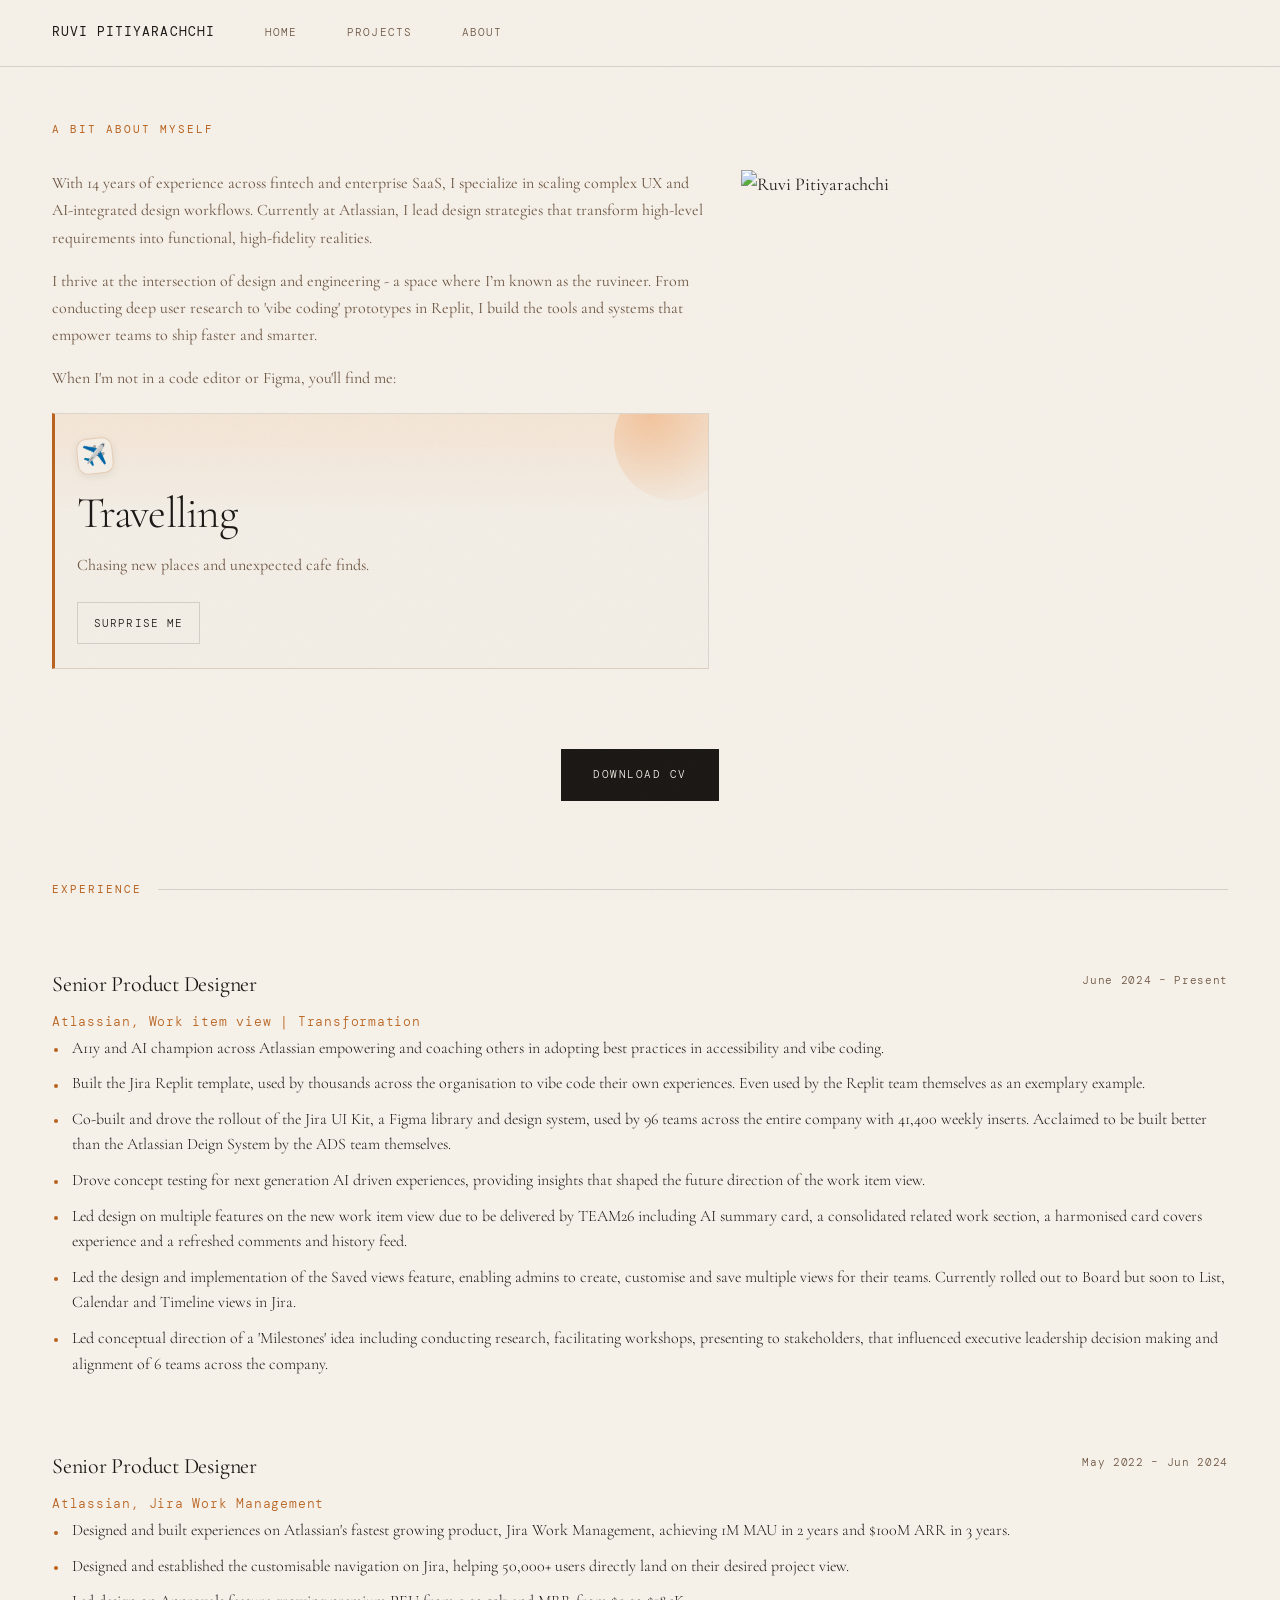
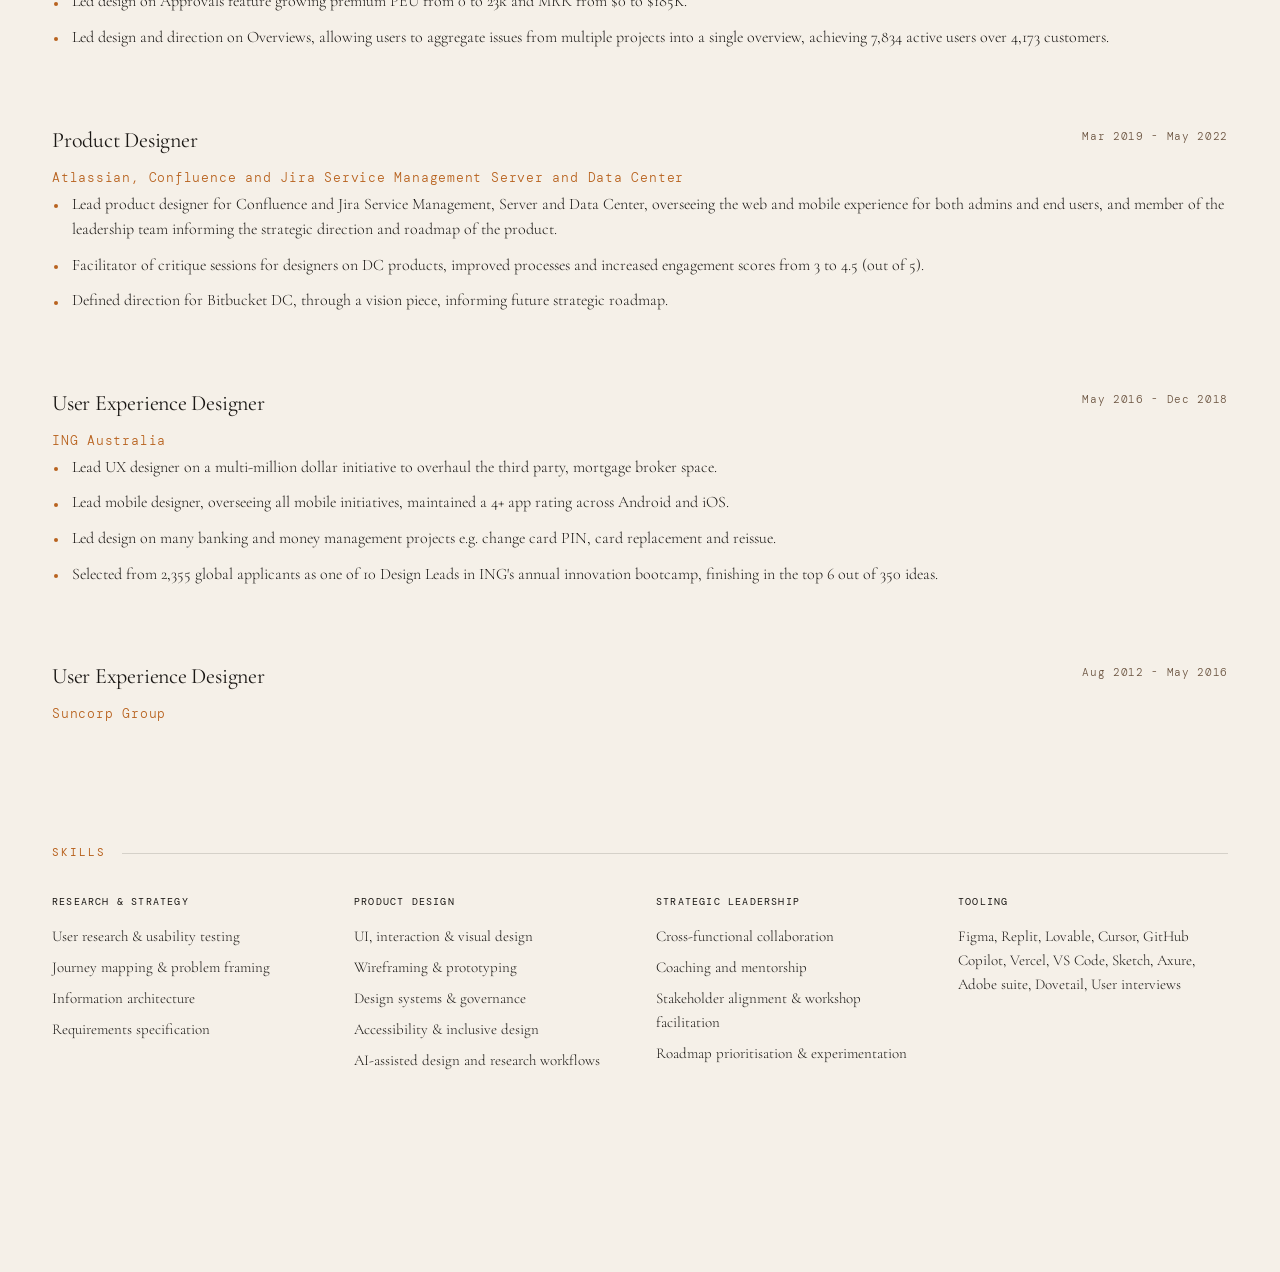
==== about.html @ 0f66051c "Fix nav loading: use relative paths instead of root-relative The fetch-based navigation wasn't loadi" ====
<!DOCTYPE html>
<html lang="en">
<head>
  <meta charset="UTF-8" />
  <meta name="viewport" content="width=device-width, initial-scale=1.0"/>
  <title>Ruvi Pitiyarachchi — Product designer</title>
  <link rel="preconnect" href="https://fonts.googleapis.com">
  <link rel="preconnect" href="https://fonts.gstatic.com" crossorigin>
  <link href="https://fonts.googleapis.com/css2?family=Cormorant+Garamond:ital,wght@0,300;0,400;0,600;1,300;1,400&family=DM+Mono:wght@300;400&display=swap" rel="stylesheet">
  <link rel="stylesheet" href="styles.css">
</head>
<body class="page-about">

  <!-- SKIP LINK -->
  <a href="#main-content" class="skip-link">Skip to main content</a>

  <!-- Navigation loaded via fetch -->
  <div id="nav-mount"></div>
  <script>
    var navPath = window.location.pathname.includes('/projects/') ? '../nav.html' : './nav.html';
    fetch(navPath)
      .then(r => r.text())
      .then(function(html) {
        var mount = document.getElementById('nav-mount');
        mount.outerHTML = html;
      });
  </script>

  <!-- MAIN -->
  <main id="main-content">

    <!-- ABOUT -->
    <section id="about" aria-labelledby="about-heading">
      <h2 class="section-heading" id="about-heading">A bit about myself</h2>
      
      <div class="about-intro">
        <div class="about-copy">
          <p>With 14 years of experience across fintech and enterprise SaaS, I specialize in scaling complex UX and AI-integrated design workflows. Currently at Atlassian, I lead design strategies that transform high-level requirements into functional, high-fidelity realities.</p>
          <p>I thrive at the intersection of design and engineering - a space where I’m known as the ruvineer. From conducting deep user research to 'vibe coding' prototypes in Replit, I build the tools and systems that empower teams to ship faster and smarter.</p>
          <p>When I'm not in a code editor or Figma, you'll find me:</p>
          <div class="about-fun-wrap">
            <div class="fun-card" id="funCard" aria-live="polite">
              <div class="fun-card-top">
                <span class="fun-emoji" id="funEmoji" aria-hidden="true">✈️</span>
              </div>
              <p class="fun-card-activity" id="funActivity">Travelling</p>
              <p class="fun-card-note" id="funNote">Chasing new places and unexpected cafe finds.</p>
              <button type="button" class="fun-card-btn" id="funShuffleBtn">Surprise me</button>
            </div>
          </div>
        </div>
        <div class="about-photo">
          <figure>
            <img src="assets/ruvi-photo.png" alt="Ruvi Pitiyarachchi">
          </figure>
        </div>
      </div>

      <div class="u-text-center">
        <a href="assets/Ruvi-Pitiyarachchi-CV.pdf" download="Ruvi-Pitiyarachchi-CV.pdf" class="cta-btn">Download CV</a>
      </div>
    </section>

    <!-- EXPERIENCE -->
    <section id="experience" aria-labelledby="exp-heading">
      <h2 class="section-heading" id="exp-heading">Experience</h2>

      <article class="job" aria-label="Senior Product Designer on Work item view | Transformation">
        <div class="job-header">
          <h3 class="job-title">Senior Product Designer</h3>
          <time class="job-dates" datetime="06-2024-Present">June 2024 – Present</time>
        </div>
        <p class="job-company">Atlassian, Work item view | Transformation</p>
        <!-- <p class="job-location">Work item view | Transformation</p> -->
        <ul class="job-bullets">
          <li>A11y and AI champion across Atlassian empowering and coaching others in adopting best practices in accessibility and vibe coding.</li>
          <li>Built the Jira Replit template, used by thousands across the organisation to vibe code their own experiences. Even used by the Replit team themselves as an exemplary example.</li>
          <li>Co-built and drove the rollout of the Jira UI Kit, a Figma library and design system, used by 96 teams across the entire company with 41,400 weekly inserts. Acclaimed to be built better than the Atlassian Deign System by the ADS team themselves.</li>
          <li>Drove concept testing for next generation AI driven experiences, providing insights that shaped the future direction of the work item view.</li>
          <li>Led design on multiple features on the new work item view due to be delivered by TEAM26 including AI summary card, a consolidated related work section, a harmonised card covers experience and a refreshed comments and history feed.</li>
          <li>Led the design and implementation of the Saved views feature, enabling admins to create, customise and save multiple views for their teams. Currently rolled out to Board but soon to List, Calendar and Timeline views in Jira.</li>
          <li>Led conceptual direction of a 'Milestones' idea including conducting research, facilitating workshops, presenting to stakeholders, that influenced executive leadership decision making and alignment of 6 teams across the company.</li>
        </ul>
      </article>

      <article class="job" aria-label="Senior Product Designer on Jira Work Management">
        <div class="job-header">
          <h3 class="job-title">Senior Product Designer</h3>
          <time class="job-dates" datetime="05-2022/06-2024">May 2022 – Jun 2024</time>
        </div>
        <p class="job-company">Atlassian, Jira Work Management</p>
        <!-- <p class="job-location">Jira Work Management</p> -->
        <ul class="job-bullets">
          <li>Designed and built experiences on Atlassian's fastest growing product, Jira Work Management, achieving 1M MAU in 2 years and $100M ARR in 3 years.</li>
          <li>Designed and established the customisable navigation on Jira, helping 50,000+ users directly land on their desired project view.</li>
          <li>Led design on Approvals feature growing premium PEU from 0 to 23k and MRR from $0 to $185K.</li>
          <li>Led design and direction on Overviews, allowing users to aggregate issues from multiple projects into a single overview, achieving 7,834 active users over 4,173 customers.</li>
        </ul>
      </article>

      <article class="job" aria-label="Product Designer on Data Center">
        <div class="job-header">
          <h3 class="job-title">Product Designer</h3>
          <time class="job-dates" datetime="2019-03/2022-05">Mar 2019 - May 2022</time>
        </div>
        <p class="job-company">Atlassian, Confluence and Jira Service Management Server and Data Center</p>
        <!-- <p class="job-location">Confluence and Jira Service Management Server/Data Center</p> -->
        <ul class="job-bullets">
          <li>Lead product designer for Confluence and Jira Service Management, Server and Data Center, overseeing the web and mobile experience for both admins and end users, and member of the leadership team informing the strategic direction and roadmap of the product.</li>
          <li>Facilitator of critique sessions for designers on DC products, improved processes and increased engagement scores from 3 to 4.5 (out of 5).</li>
          <li>Defined direction for Bitbucket DC, through a vision piece, informing future strategic roadmap.</li>
        </ul>
        <!-- <p class="job-clients">Clients: Lunethra, Forgekind and more.</p> -->
      </article>

      <article class="job" aria-label="User Experience Designer at ING Australia">
        <div class="job-header">
          <h3 class="job-title">User Experience Designer</h3>
          <time class="job-dates" datetime="2016-05/2018-12">May 2016 - Dec 2018</time>
        </div>
        <p class="job-company">ING Australia</p>
        <ul class="job-bullets">
          <li>Lead UX designer on a multi-million dollar initiative to overhaul the third party, mortgage broker space.</li>
          <li>Lead mobile designer, overseeing all mobile initiatives, maintained a 4+ app rating across Android and iOS.</li>
          <li>Led design on many banking and money management projects e.g. change card PIN, card replacement and reissue.</li>
          <li>Selected from 2,355 global applicants as one of 10 Design Leads in ING's annual innovation bootcamp, finishing in the top 6 out of 350 ideas.</li>
        </ul>
      </article>

      <article class="job" aria-label="User Experience Designer at Suncorp Group">
        <div class="job-header">
          <h3 class="job-title">User Experience Designer</h3>
          <time class="job-dates" datetime="2012-08/2016-05">Aug 2012 - May 2016</time>
        </div>
        <p class="job-company">Suncorp Group</p>
        <!-- <ul class="job-bullets">
          <li>Redesigned AAMI quote summary page in insurance quote flow. Process involved analysing results from A/B testing and analytics and creating prototypes in Axure to conduct usability testing.</li>
          <li>Designed new responsive application offering small to medium sized businesses to purchase a business insurance policy online. Initial designs were created in Balsamiq then translated into interactive HTML/CSS/Javascript prototypes using an online style guide.</li>
          <li>Designed a new responsive web application offering customers in the underwritten states of NSW, ACT, NT, TAS and WA to purchase a Workers Compensation policy online. Ran collaborative design workshops to tackle design challenges, wireframes were created in Balsamiq with interactive (HTML/CSS/Js) prototypes produced for complex components utilising an online style guide.</li>
          <li>Led design and UI development of a strategic intelligent system to attract, aggregate, organise and process information and reference material around strategic risks and identify areas of strategic innovation. Nominated for a compass award for demonstrating Project excellence (Agile) and Leadership excellence.</li>
          <li>Designed a search tool that enabled underwriters and consultants to source occupation codes (ANZSIC) based on certain criteria, improving the customer experience from a previous manual and tedious process. Conducted user research through contextual inquiry, customer interviews and online surveys. These were collated and distilled into personas that helped drive design.</li>
        </ul> -->
      </article>
    </section>

    <!-- SKILLS -->
    <section id="skills" aria-labelledby="skills-heading">
      <h2 class="section-heading" id="skills-heading">Skills</h2>
      <div class="skills-grid">
        <div>
          <p class="skill-group-label" id="skills-research">Research &amp; strategy</p>
          <ul class="skill-list" aria-labelledby="skills-research">
            <li>User research &amp; usability testing</li>
            <li>Journey mapping &amp; problem framing</li>
            <li>Information architecture</li>
            <li>Requirements specification</li>
          </ul>
        </div>
        <div>
          <p class="skill-group-label" id="skills-product-design">Product design</p>
          <ul class="skill-list" aria-labelledby="skills-product-design">
            <li>UI, interaction &amp; visual design</li>
            <li>Wireframing &amp; prototyping</li>
            <li>Design systems &amp; governance</li>
            <li>Accessibility &amp; inclusive design</li>
            <li>AI-assisted design and research workflows</li>
          </ul>
        </div>
        <div>
          <p class="skill-group-label" id="skills-leadership">Strategic leadership</p>
          <ul class="skill-list" aria-labelledby="skills-leadership">
            <li>Cross-functional collaboration</li>
            <li>Coaching and mentorship</li>
            <li>Stakeholder alignment &amp; workshop facilitation</li>
            <li>Roadmap prioritisation &amp; experimentation</li>
          </ul>
        </div>
        <div>
          <p class="skill-group-label" id="skills-tooling">Tooling</p>
          <ul class="skill-list" aria-labelledby="skills-tooling">
            <li>Figma, Replit, Lovable, Cursor, GitHub Copilot, Vercel, VS Code, Sketch, Axure, Adobe suite, Dovetail, User interviews</li>
          </ul>
        </div>
      </div>
    </section>

  </main>
  <script>
    // Set active page indicator
    const path = window.location.pathname.split('/').pop() || 'index.html';
    document.querySelectorAll('.sidebar-nav a, .mobile-nav a').forEach(a => {
      a.removeAttribute('aria-current');
      const target = a.getAttribute('href');
      if (target === path || (target === 'index.html' && path === '')) {
        a.setAttribute('aria-current', 'page');
      }
    });

    // Mobile menu toggle
    const menuBtn = document.getElementById('mobileMenuBtn');
    const mobileNav = document.getElementById('mobileNav');
    
    if (menuBtn && mobileNav) {
      const closeMobileMenu = () => {
        menuBtn.setAttribute('aria-expanded', 'false');
        mobileNav.setAttribute('hidden', '');
        mobileNav.classList.remove('open');
        document.body.classList.remove('no-scroll');
      };

      menuBtn.addEventListener('click', () => {
        const isOpen = menuBtn.getAttribute('aria-expanded') === 'true';
        menuBtn.setAttribute('aria-expanded', isOpen ? 'false' : 'true');

        if (!isOpen) {
          mobileNav.removeAttribute('hidden');
          mobileNav.classList.add('open');
          document.body.classList.add('no-scroll');
        } else {
          closeMobileMenu();
        }
      });

      // Close menu when a link is clicked
      mobileNav.querySelectorAll('a').forEach(link => {
        link.addEventListener('click', closeMobileMenu);
      });

      document.addEventListener('keydown', e => {
        if (e.key === 'Escape' && mobileNav.classList.contains('open')) {
          closeMobileMenu();
          menuBtn.focus();
        }
      });
    }


    const funItems = [
      { activity: 'Travelling', note: 'Chasing new places and unexpected cafe finds.', emoji: '✈️' },
      { activity: 'Taking photos', note: 'Collecting tiny everyday moments worth remembering.', emoji: '📷' },
      { activity: 'Pop culture', note: 'Always up for hot takes, references, and deep dives.', emoji: '🍿' },
      { activity: 'Music', note: 'From focus playlists to late-night nostalgia loops.', emoji: '🎵' },
      { activity: 'See-food diet', note: 'If I see good food, I absolutely eat it.', emoji: '🍜' }
    ];

    const funCard = document.getElementById('funCard');
    const funEmoji = document.getElementById('funEmoji');
    const funActivity = document.getElementById('funActivity');
    const funNote = document.getElementById('funNote');
    const funShuffleBtn = document.getElementById('funShuffleBtn');
    let currentFunIndex = 0;

    if (funCard && funEmoji && funActivity && funNote && funShuffleBtn) {
      funShuffleBtn.addEventListener('click', () => {
        let nextIndex = currentFunIndex;
        while (nextIndex === currentFunIndex) {
          nextIndex = Math.floor(Math.random() * funItems.length);
        }

        funCard.classList.add('is-switching');

        setTimeout(() => {
          const nextItem = funItems[nextIndex];
          funEmoji.textContent = nextItem.emoji;
          funActivity.textContent = nextItem.activity;
          funNote.textContent = nextItem.note;
          currentFunIndex = nextIndex;
          funCard.classList.remove('is-switching');
        }, 180);
      });
    }
  </script>
</body>
</html>
---- styles.css ----
/* ── RESET ── */
    *, *::before, *::after { box-sizing: border-box; margin: 0; padding: 0; }
    img, video, svg { display: block; max-width: 100%; }

    /* ── TOKENS ── */
    :root {
      --cream: #F5F0E8;
      --ink: #1A1714;
      /* Accessible warm-mid: darkened to pass AA on --cream at 12px+ */
      --warm-mid: #6B5440;
      --accent: #B8621E;          /* darkened from #C4773B for AA contrast */
      --accent-hover: #9A5018;
      --light-rule: rgba(26,23,20,0.14);
      --focus-ring: 2px solid #B8621E;
      --focus-offset: 3px;
    }

    /* ── SKIP LINK ── */
    .skip-link {
      position: absolute;
      top: -999px; left: 16px;
      background: var(--ink);
      color: var(--cream);
      font-family: 'DM Mono', monospace;
      font-size: 12px;
      letter-spacing: 0.1em;
      text-transform: uppercase;
      text-decoration: none;
      padding: 12px 20px;
      z-index: 9000;
      border: 2px solid var(--cream);
    }
    .skip-link:focus { top: 16px; }

    .visually-hidden {
      position: absolute;
      width: 1px;
      height: 1px;
      padding: 0;
      margin: -1px;
      overflow: hidden;
      clip: rect(0, 0, 0, 0);
      white-space: nowrap;
      border: 0;
    }

    /* ── BASE ── */
    html { scroll-behavior: smooth; }
    section, .hero { scroll-margin-top: 56px; }

    body {
      background: var(--cream);
      color: var(--ink);
      font-family: 'Cormorant Garamond', Georgia, serif;
      font-size: 18px;
      line-height: 1.6;
      min-height: 100vh;
      -webkit-font-smoothing: antialiased;
    }

    body.no-scroll { overflow: hidden; }

    /* Reduced-motion: disable all animations */
    @media (prefers-reduced-motion: reduce) {
      *, *::before, *::after {
        animation-duration: 0.01ms !important;
        animation-iteration-count: 1 !important;
        transition-duration: 0.01ms !important;
        scroll-behavior: auto !important;
      }
    }

    /* Noise texture — decorative only */
    body::before {
      content: '';
      position: fixed;
      inset: 0;
      opacity: 0.03;
      background-image: url("data:image/svg+xml,%3Csvg viewBox='0 0 256 256' xmlns='http://www.w3.org/2000/svg'%3E%3Cfilter id='n'%3E%3CfeTurbulence type='fractalNoise' baseFrequency='0.9' numOctaves='4' stitchTiles='stitch'/%3E%3C/filter%3E%3Crect width='100%25' height='100%25' filter='url(%23n)'/%3E%3C/svg%3E");
      background-size: 200px 200px;
      pointer-events: none;
      z-index: 9999;
    }

    /* ── GLOBAL FOCUS STYLE ── */
    :focus-visible {
      outline: var(--focus-ring);
      outline-offset: var(--focus-offset);
      border-radius: 1px;
    }

    /* ── SIDEBAR (TOP NAV) ── */
    .sidebar {
      position: sticky;
      top: 0;
      width: 100%;
      display: flex;
      flex-direction: row;
      justify-content: space-between;
      align-items: center;
      padding: 16px 52px;
      border-bottom: 1px solid var(--light-rule);
      z-index: 200;
      background: var(--cream);
      opacity: 0;
      animation: fadeUp 0.8s 0.1s forwards;
    }

    .sidebar > div:first-child {
      display: flex;
      align-items: center;
      gap: 40px;
    }

    .sidebar-name {
      font-size: 13px;
      font-family: 'DM Mono', monospace;
      font-weight: 400;
      letter-spacing: 0.08em;
      text-transform: uppercase;
      color: var(--ink);
    }

    .sidebar-title {
      display: none;
    }

    .sidebar-nav { list-style: none; display: flex; flex-direction: row; gap: 40px; }

    .sidebar-nav a {
      font-family: 'DM Mono', monospace;
      font-size: 11px;
      font-weight: 300;
      letter-spacing: 0.1em;
      text-transform: uppercase;
      color: var(--warm-mid);
      text-decoration: none;
      transition: color 0.2s;
      display: flex;
      align-items: center;
      gap: 10px;
      padding: 8px 0;
    }

    .sidebar-nav a::before {
      content: '';
      display: inline-block;
      width: 0;
      height: 2px;
      background: currentColor;
      transition: width 0.25s;
      flex-shrink: 0;
    }

    .sidebar-nav a:hover,
    .sidebar-nav a:focus-visible { color: var(--accent); }
    .sidebar-nav a:hover::before { width: 20px; }

    .sidebar-nav a[aria-current],
    .sidebar-nav a[aria-current="true"],
    .sidebar-nav a[aria-current="page"] {
      color: var(--ink);
      font-weight: 400;
    }

    .sidebar-nav a[aria-current]::before,
    .sidebar-nav a[aria-current="true"]::before,
    .sidebar-nav a[aria-current="page"]::before { width: 20px; }

    .sidebar-contact { display: none; }

    .contact-link {
      font-family: 'DM Mono', monospace;
      font-size: 11px;
      font-weight: 300;
      letter-spacing: 0.06em;
      color: var(--warm-mid);
      text-decoration: none;
      transition: color 0.2s;
      display: flex;
      align-items: center;
      gap: 8px;
      padding: 4px 0;
      min-height: 36px;
    }

    .contact-link:hover,
    .contact-link:focus-visible { color: var(--accent); }

    /* ── MOBILE HEADER ── */
    .mobile-header {
      display: none;
      position: sticky;
      top: 0;
      z-index: 200;
      background: var(--cream);
      border-bottom: 1px solid var(--light-rule);
      padding: 16px 24px;
      min-height: 76px;
      align-items: center;
      justify-content: space-between;
    }

    .mobile-name {
      display: block;
      font-family: 'DM Mono', monospace;
      font-size: 12px;
      font-weight: 400;
      line-height: 1;
      letter-spacing: 0.08em;
      text-transform: uppercase;
      color: var(--ink);
    }

    .mobile-menu-btn {
      background: none;
      border: 1px solid var(--light-rule);
      cursor: pointer;
      padding: 0;
      width: 44px;
      height: 44px;
      display: flex;
      flex-direction: column;
      gap: 5px;
      min-width: 44px;
      min-height: 44px;
      align-items: center;
      justify-content: center;
      transition: border-color 0.2s;
    }

    .mobile-menu-btn:hover,
    .mobile-menu-btn:focus-visible { border-color: var(--ink); }

    .mobile-menu-btn span {
      display: block;
      width: 20px;
      height: 1px;
      background: var(--ink);
      transition: transform 0.2s, opacity 0.2s;
    }

    .mobile-menu-btn[aria-expanded="true"] span:nth-child(1) { transform: translateY(6px) rotate(45deg); }
    .mobile-menu-btn[aria-expanded="true"] span:nth-child(2) { opacity: 0; }
    .mobile-menu-btn[aria-expanded="true"] span:nth-child(3) { transform: translateY(-6px) rotate(-45deg); }

    /* Mobile nav drawer */
    .mobile-nav {
      display: none;
      position: fixed;
      top: 0; left: 0; right: 0; bottom: 0;
      background: var(--cream);
      z-index: 190;
      flex-direction: column;
      justify-content: flex-start;
      align-items: flex-start;
      padding: 110px 36px 48px;
      gap: 0;
    }

    .mobile-nav.open { display: flex; }

    .mobile-nav a {
      font-family: 'DM Mono', monospace;
      font-size: 13px;
      font-weight: 300;
      letter-spacing: 0.1em;
      text-transform: uppercase;
      color: var(--warm-mid);
      text-decoration: none;
      padding: 14px 0;
      width: 100%;
      border-bottom: 1px solid var(--light-rule);
      transition: color 0.2s;
      display: flex;
      align-items: center;
      justify-content: space-between;
      min-height: 52px;
    }

    .mobile-nav a:hover,
    .mobile-nav a:focus-visible { color: var(--ink); }

    .mobile-nav-contact {
      margin-top: 36px;
      display: flex;
      flex-direction: column;
      gap: 12px;
    }

    .mobile-nav-contact a {
      font-family: 'DM Mono', monospace;
      font-size: 11px;
      font-weight: 300;
      letter-spacing: 0.08em;
      color: var(--warm-mid);
      text-decoration: none;
      display: flex;
      align-items: center;
      gap: 8px;
      min-height: 44px;
      border: none;
      padding: 4px 0;
    }

    .mobile-nav-contact a:hover { color: var(--accent); }

    /* ── MAIN ── */
    main {
      padding: 0 52px 120px 52px;
      width: 100%;
    }

    body.page-projects main,
    body.page-about main {
      padding-top: 54px;
    }

    /* ── HERO ── */
    .hero {
      padding: 200px 0 200px;
      /* border-bottom: 1px solid var(--light-rule);
      margin-bottom: 80px; */
      opacity: 0;
      animation: fadeUp 0.8s 0.3s forwards;
    }

    .hero-label {
      font-family: 'DM Mono', monospace;
      font-size: 11px;
      font-weight: 300;
      letter-spacing: 0.18em;
      text-transform: uppercase;
      color: var(--accent);
      margin-bottom: 80px;
    }

    .hero-name {
      font-size: clamp(48px, 6vw, 80px);
      font-weight: 300;
      line-height: 1.0;
      letter-spacing: -0.02em;
      color: var(--ink);
      margin-bottom: 16px;
    }

    .hero-name em { font-style: normal; color: var(--accent); font-weight: 400; }

    .hero-role {
      font-family: 'DM Mono', monospace;
      font-size: 12px;
      font-weight: 300;
      letter-spacing: 0.14em;
      text-transform: uppercase;
      color: var(--warm-mid);
      margin-bottom: 40px;
    }

    .hero-top {
      display: flex;
      align-items: center;
      justify-content: flex-start;
      gap: 40px;
      max-width: 1100px;
    }

    .hero-head {
      flex: 1;
      min-width: 0;
      text-align: left;
    }

    .hero-photo {
      width: 220px;
      flex: 0 0 220px;
      aspect-ratio: 1 / 1;
      object-fit: cover;
      border: 1px solid var(--light-rule);
    }

    .hero-bio {
      font-size: 22px;
      font-weight: 300;
      line-height: 1.65;
      color: var(--ink);
      max-width: 860px;
      margin-top: 20px;
    }

    /* ── SECTIONS ── */
    section {
      margin-bottom: 80px;
      opacity: 0;
      animation: fadeUp 0.8s forwards;
    }

    section:nth-child(2) { animation-delay: 0.4s; }
    section:nth-child(3) { animation-delay: 0.5s; }
    section:nth-child(4) { animation-delay: 0.6s; }
    section:nth-child(5) { animation-delay: 0.7s; }
    section:nth-child(6) { animation-delay: 0.75s; }
    section:nth-child(7) { animation-delay: 0.8s; }
    section:nth-child(8) { animation-delay: 0.85s; }

    /* Section heading — visually styled as label, semantically h2 */
    .section-heading {
      font-family: 'DM Mono', monospace;
      font-size: 11px;
      font-weight: 400;
      letter-spacing: 0.18em;
      text-transform: uppercase;
      color: var(--accent);
      margin-bottom: 32px;
      display: flex;
      align-items: center;
      gap: 16px;
    }

    .section-heading::after {
      display: none;
    }

    #work-heading.section-heading::after,
    #recommendations-heading.section-heading::after,
    #exp-heading.section-heading::after,
    #skills-heading.section-heading::after {
      content: '';
      flex: 1;
      height: 1px;
      background: var(--light-rule);
      display: block;
    }

    /* ── ABOUT ── */
    .about-intro {
      display: flex;
      align-items: stretch;
      gap: 32px;
      margin-bottom: 80px;
    }

    .about-copy {
      flex: 1.35;
      min-width: 0;
    }

    .about-copy > p {
      font-size: 16px;
      line-height: 1.7;
      color: var(--warm-mid);
      margin-bottom: 16px;
    }

    .about-copy > p:last-of-type {
      margin-bottom: 0;
    }

    .about-fun-wrap {
      margin-top: 20px;
      width: 100%;
    }

    .about-photo {
      flex: 1;
      min-width: 260px;
      border-radius: 0;
      overflow: hidden;
    }

    .about-photo figure {
      margin: 0;
      display: flex;
      flex-direction: column;
      width: 100%;
      height: 100%;
    }

    .about-photo img {
      width: 100%;
      height: 100%;
      object-fit: cover;
      flex: 1;
    }

    .about-photo figcaption {
      font-family: 'DM Mono', monospace;
      font-size: 12px;
      font-weight: 300;
      letter-spacing: 0.06em;
      color: var(--warm-mid);
      text-align: center;
      padding: 12px 16px;
      background: rgba(26,23,20,0.02);
    }

    /* ── WORK GRID ── */
    .work-grid {
      display: grid;
      grid-template-columns: 1fr 1fr;
      gap: 3px;
    }

    .work-card {
      position: relative;
      aspect-ratio: 4/3;
      cursor: pointer;
      overflow: hidden;
      background: var(--ink);
      display: block;
      text-decoration: none;
      color: inherit;
      /* Ensure min touch target height on small screens */
    }

    .work-card:nth-child(1) .card-bg { background: linear-gradient(135deg, #2a1f14 0%, #5c3d1e 50%, #8b5e2d 100%); }
    .work-card:nth-child(2) .card-bg { background: linear-gradient(135deg, #0f1a1f 0%, #1c3d4a 50%, #2d6678 100%); }
    .work-card:nth-child(3) .card-bg { background: linear-gradient(135deg, #1a1420 0%, #3d2447 50%, #6b3d7a 100%); }
    .work-card:nth-child(4) .card-bg { background: linear-gradient(135deg, #141a10 0%, #2d4020 50%, #4a6b30 100%); }

    .card-bg {
      position: absolute;
      inset: 0;
      transition: transform 0.6s cubic-bezier(0.16,1,0.3,1);
    }

    .work-card:hover .card-bg,
    .work-card:focus-visible .card-bg { transform: scale(1.04); }

    .work-card:focus-visible {
      outline: 3px solid var(--accent);
      outline-offset: 0;
      z-index: 1;
    }

    .card-bg::after {
      content: '';
      position: absolute;
      inset: 0;
      background-image: radial-gradient(circle, rgba(255,255,255,0.04) 1px, transparent 1px);
      background-size: 24px 24px;
    }

    .card-content {
      position: absolute;
      inset: 0;
      display: flex;
      flex-direction: column;
      justify-content: flex-end;
      /* Reserve space for the bottom-right arrow so text never overlaps it. */
      padding: 24px 74px 24px 24px;
      background: linear-gradient(to top, rgba(0,0,0,0.88) 0%, rgba(0,0,0,0.45) 55%, rgba(0,0,0,0.08) 100%);
    }

    .card-index { display: none; }

    .card-tag {
      font-family: 'DM Mono', monospace;
      font-size: 9px;
      font-weight: 300;
      letter-spacing: 0.14em;
      text-transform: uppercase;
      color: #F0AA70; /* light accent — passes on dark bg */
      margin-bottom: 5px;
    }

    .card-title {
      font-size: clamp(18px, 2.2vw, 22px);
      font-weight: 300;
      letter-spacing: -0.01em;
      color: #fff;
      line-height: 1.2;
      margin-bottom: 4px;
    }

    .card-brief {
      font-size: 11px;
      font-family: 'DM Mono', monospace;
      font-weight: 300;
      color: rgba(255,255,255,0.82);
      letter-spacing: 0.04em;
    }

    .card-arrow {
      position: absolute;
      bottom: 20px;
      right: 18px;
      width: 32px;
      height: 32px;
      border: 1px solid rgba(255,255,255,0.3);
      display: flex;
      align-items: center;
      justify-content: center;
      color: rgba(255,255,255,0.7);
      font-size: 14px;
      transition: background 0.2s, border-color 0.2s, color 0.2s;
      pointer-events: none; /* card handles the click */
    }

    .card-arrow svg {
      width: 14px;
      height: 14px;
      display: block;
    }

    /* ── WIP card ── */
    .work-card--wip {
      cursor: default;
      pointer-events: none;
    }

    .work-card--wip .card-bg {
      filter: brightness(0.6) saturate(0.4);
    }

    .card-wip-banner {
      position: absolute;
      top: 16px;
      left: 18px;
      z-index: 2;
      font-family: 'DM Mono', monospace;
      font-size: 9px;
      font-weight: 300;
      letter-spacing: 0.16em;
      text-transform: uppercase;
      color: rgba(255,255,255,0.9);
      background: rgba(255,255,255,0.12);
      border: 1px solid rgba(255,255,255,0.25);
      padding: 4px 9px;
      backdrop-filter: blur(6px);
    }

    .work-card:hover .card-arrow,
    .work-card:focus-visible .card-arrow {
      background: var(--accent);
      border-color: var(--accent);
      color: #fff;
    }

    /* ── CASE STUDY OVERLAY ── */
    .cs-overlay {
      position: fixed;
      inset: 0;
      z-index: 500;
      display: flex;
      pointer-events: none;
      opacity: 0;
      transition: opacity 0.35s ease;
    }

    .cs-overlay.open {
      pointer-events: all;
      opacity: 1;
    }

    .cs-backdrop {
      position: absolute;
      inset: 0;
      background: rgba(26,23,20,0.55);
      backdrop-filter: blur(4px);
      -webkit-backdrop-filter: blur(4px);
    }

    .cs-panel {
      position: relative;
      margin-left: auto;
      width: min(800px, 100%);
      height: 100vh;
      background: var(--cream);
      overflow-y: auto;
      overflow-x: hidden;
      transform: translateX(60px);
      transition: transform 0.5s cubic-bezier(0.16,1,0.3,1);
      border-left: 1px solid var(--light-rule);
    }

    .cs-overlay.open .cs-panel { transform: translateX(0); }

    /* Sticky topbar inside panel */
    .cs-topbar {
      position: sticky;
      top: 0;
      width: 100%;
      display: flex;
      justify-content: space-between;
      align-items: center;
      padding: 16px 40px;
      background: var(--cream);
      border-bottom: 1px solid var(--light-rule);
      z-index: 10;
    }

    .cs-counter {
      font-family: 'DM Mono', monospace;
      font-size: 11px;
      font-weight: 300;
      letter-spacing: 0.14em;
      color: var(--warm-mid);
    }

    .cs-close-btn {
      font-family: 'DM Mono', monospace;
      font-size: 11px;
      font-weight: 300;
      letter-spacing: 0.12em;
      text-transform: uppercase;
      color: var(--warm-mid);
      background: none;
      border: 1px solid var(--light-rule);
      padding: 10px 18px;
      min-height: 44px;
      cursor: pointer;
      transition: border-color 0.2s, color 0.2s;
    }

    .cs-close-btn:hover,
    .cs-close-btn:focus-visible { border-color: var(--ink); color: var(--ink); }

    .cs-body { padding: 48px 52px 80px; }

    /* Case study inner */
    .cs-hero-vis {
      width: 100%;
      aspect-ratio: 16/7;
      margin-bottom: 40px;
      overflow: hidden;
      position: relative;
      border-radius: 0;
    }

    .cs-vis-bg { position: absolute; inset: 0; }

    .cs-vis-bg::after {
      content: '';
      position: absolute;
      inset: 0;
      background-image: radial-gradient(circle, rgba(255,255,255,0.05) 1px, transparent 1px);
      background-size: 20px 20px;
    }

    .cs-meta-row {
      display: flex;
      gap: 32px;
      margin-bottom: 32px;
      flex-wrap: wrap;
    }

    .cs-meta-item { display: flex; flex-direction: column; gap: 4px; }

    .cs-meta-key {
      font-family: 'DM Mono', monospace;
      font-size: 9px;
      font-weight: 400;
      letter-spacing: 0.16em;
      text-transform: uppercase;
      color: var(--warm-mid);
    }

    .cs-meta-val {
      font-family: 'DM Mono', monospace;
      font-size: 12px;
      font-weight: 300;
      letter-spacing: 0.06em;
      color: var(--ink);
    }

    .cs-tag {
      font-family: 'DM Mono', monospace;
      font-size: 10px;
      font-weight: 300;
      letter-spacing: 0.18em;
      text-transform: uppercase;
      color: var(--accent);
      margin-bottom: 10px;
    }

    .cs-title {
      font-size: clamp(32px, 4vw, 48px);
      font-weight: 300;
      letter-spacing: -0.02em;
      line-height: 1.05;
      margin-bottom: 14px;
    }

    .cs-title em { font-style: italic; color: var(--warm-mid); }

    .cs-tagline {
      font-size: 18px;
      font-weight: 300;
      color: var(--warm-mid);
      margin-bottom: 40px;
      max-width: 460px;
      line-height: 1.6;
    }

    .cs-rule { height: 1px; background: var(--light-rule); margin: 40px 0; }

    .cs-block { margin-bottom: 40px; }

    /* Use h3 for screen-reader structure; visually styled as label */
    .cs-block-heading {
      font-family: 'DM Mono', monospace;
      font-size: 10px;
      font-weight: 400;
      letter-spacing: 0.18em;
      text-transform: uppercase;
      color: var(--accent);
      margin-bottom: 16px;
    }

    .cs-block p {
      font-size: 17px;
      font-weight: 300;
      line-height: 1.72;
      color: var(--ink);
      margin-bottom: 10px;
    }

    .cs-steps { display: flex; flex-direction: column; }

    .cs-step {
      display: grid;
      grid-template-columns: 36px 1fr;
      gap: 18px;
      padding: 20px 0;
      border-bottom: 1px solid var(--light-rule);
    }

    .cs-step:first-child { border-top: 1px solid var(--light-rule); }

    .cs-step-num {
      font-family: 'DM Mono', monospace;
      font-size: 10px;
      font-weight: 300;
      color: var(--accent);
      letter-spacing: 0.08em;
      padding-top: 2px;
    }

    .cs-step-title {
      font-size: 16px;
      font-weight: 400;
      letter-spacing: -0.01em;
      margin-bottom: 5px;
      color: var(--ink);
    }

    .cs-step-desc {
      font-size: 15px;
      font-weight: 300;
      color: var(--warm-mid);
      line-height: 1.62;
    }

    .cs-outcomes {
      display: grid;
      grid-template-columns: 1fr 1fr;
      gap: 3px;
      margin-top: 4px;
    }

    .cs-outcome { background: rgba(26,23,20,0.04); padding: 24px 20px; }

    .cs-outcome-num {
      font-size: 38px;
      font-weight: 300;
      letter-spacing: -0.03em;
      line-height: 1;
      margin-bottom: 6px;
      color: var(--ink);
    }

    .cs-outcome-num span { font-size: 20px; color: var(--accent); }

    .cs-outcome-label {
      font-family: 'DM Mono', monospace;
      font-size: 9px;
      font-weight: 300;
      letter-spacing: 0.1em;
      text-transform: uppercase;
      color: var(--warm-mid);
    }

    .cs-lesson { background: var(--ink); color: var(--cream); padding: 30px 34px; }

    .cs-lesson-tag {
      font-family: 'DM Mono', monospace;
      font-size: 9px;
      font-weight: 300;
      letter-spacing: 0.18em;
      text-transform: uppercase;
      color: #F0AA70;
      margin-bottom: 12px;
    }

    .cs-lesson p {
      font-size: 18px;
      font-style: italic;
      font-weight: 300;
      line-height: 1.65;
      color: rgba(245,240,232,0.92);
    }

    .cs-nav-row {
      display: flex;
      justify-content: space-between;
      align-items: center;
      margin-top: 56px;
      padding-top: 24px;
      border-top: 1px solid var(--light-rule);
      gap: 12px;
    }

    .cs-nav-btn {
      font-family: 'DM Mono', monospace;
      font-size: 11px;
      font-weight: 300;
      letter-spacing: 0.12em;
      text-transform: uppercase;
      color: var(--warm-mid);
      background: none;
      border: 1px solid var(--light-rule);
      cursor: pointer;
      transition: color 0.2s, border-color 0.2s;
      display: flex;
      align-items: center;
      gap: 8px;
      padding: 10px 18px;
      min-height: 44px;
    }

    .cs-nav-btn:hover,
    .cs-nav-btn:focus-visible { color: var(--ink); border-color: var(--ink); }
    .cs-nav-btn:disabled { opacity: 0.3; cursor: default; pointer-events: none; }

    /* ── EXPERIENCE ── */
    .job { padding: 36px 0; }
    /* .job:first-of-type { border-top: 1px solid var(--light-rule); } */

    .job-header {
      display: flex;
      justify-content: space-between;
      align-items: flex-start;
      margin-bottom: 4px;
      flex-wrap: wrap;
      gap: 8px;
    }

    .job-title { font-size: 22px; font-weight: 400; letter-spacing: -0.01em; color: var(--ink); }

    .job-dates {
      font-family: 'DM Mono', monospace;
      font-size: 11px;
      font-weight: 300;
      letter-spacing: 0.06em;
      color: var(--warm-mid);
      white-space: nowrap;
      padding-top: 5px;
    }

    .job-company {
      font-size: 13px;
      font-family: 'DM Mono', monospace;
      font-weight: 300;
      letter-spacing: 0.06em;
      color: var(--accent);
      margin-bottom: 3px;
      text-decoration: none;
      display: inline-flex;
      align-items: center;
      gap: 5px;
      transition: color 0.2s;
    }

    .job-company:hover,
    .job-company:focus-visible { color: var(--accent-hover); text-decoration: underline; }

    .job-location {
      font-family: 'DM Mono', monospace;
      font-size: 10px;
      font-weight: 300;
      letter-spacing: 0.08em;
      color: var(--warm-mid);
      margin-bottom: 20px;
    }

    .job-bullets { list-style: none; display: flex; flex-direction: column; gap: 10px; }

    .job-bullets li {
      font-size: 16px;
      font-weight: 300;
      line-height: 1.6;
      color: var(--ink);
      padding-left: 20px;
      position: relative;
    }

    .job-bullets li::before {
      content: '';
      position: absolute;
      left: 2px;
      top: 0.9em;
      width: 4px;
      height: 4px;
      border-radius: 50%;
      background: var(--accent);
      transform: translateY(-50%);
    }

    .job-clients {
      margin-top: 14px;
      font-family: 'DM Mono', monospace;
      font-size: 11px;
      letter-spacing: 0.06em;
      color: var(--warm-mid);
      font-weight: 300;
      font-style: italic;
    }

    /* ── SKILLS ── */
    .skills-grid { display: grid; grid-template-columns: repeat(auto-fit, minmax(180px, 2fr)); gap: 32px; }

    .skill-group-label {
      font-family: 'DM Mono', monospace;
      font-size: 10px;
      font-weight: 400;
      letter-spacing: 0.12em;
      text-transform: uppercase;
      color: var(--ink);
      margin-bottom: 14px;
    }

    .skill-list { list-style: none; display: flex; flex-direction: column; gap: 7px; }

    .skill-list li {
      font-size: 15px;
      font-weight: 300;
      color: var(--ink);
      padding-left: 0;
      position: relative;
    }

    .skill-list li::before { content: none; }

    /* ── FUN CARD ── */
    .fun-card {
      position: relative;
      overflow: hidden;
      border: 1px solid rgba(26,23,20,0.1);
      border-left: 3px solid var(--accent);
      background: linear-gradient(180deg, rgba(240,170,112,0.16) 0%, rgba(26,23,20,0.01) 38%);
      padding: 24px 22px;
      display: flex;
      flex-direction: column;
      gap: 14px;
      justify-content: flex-start;
    }

    .fun-card::before {
      content: '';
      position: absolute;
      right: -26px;
      top: -34px;
      width: 120px;
      height: 120px;
      border-radius: 999px;
      background: radial-gradient(circle at 30% 30%, rgba(240,170,112,0.55), rgba(240,170,112,0.08) 70%);
      pointer-events: none;
    }

    .fun-card::after {
      content: '';
      position: absolute;
      inset: 0;
      background-image: radial-gradient(circle, rgba(184,98,30,0.2) 1px, transparent 1px);
      background-size: 12px 12px;
      opacity: 0.2;
      pointer-events: none;
      mask-image: linear-gradient(to bottom, rgba(0,0,0,0.32), transparent 55%);
    }

    .fun-card > * {
      position: relative;
      z-index: 1;
    }

    .fun-card-top {
      display: flex;
      align-items: flex-start;
      gap: 12px;
    }

    .fun-emoji {
      width: 36px;
      height: 36px;
      border-radius: 10px;
      border: 1px solid rgba(184,98,30,0.25);
      background: rgba(245,240,232,0.85);
      display: inline-flex;
      align-items: center;
      justify-content: center;
      font-size: 20px;
      line-height: 1;
      transform: rotate(-6deg);
      box-shadow: 0 2px 8px rgba(26,23,20,0.08);
      transition: transform 0.25s ease, opacity 0.25s ease;
      flex-shrink: 0;
    }

    .fun-card-label {
      font-size: 16px;
      font-weight: 300;
      line-height: 1.55;
      letter-spacing: 0;
      color: var(--warm-mid);
      margin: 0;
      max-width: 30ch;
    }

    .fun-card-activity {
      font-size: clamp(36px, 4vw, 44px);
      font-weight: 300;
      line-height: 1.05;
      letter-spacing: -0.02em;
      color: var(--ink);
      margin: 2px 0 2px;
      transition: opacity 0.25s ease, transform 0.25s ease;
    }

    .fun-card-note {
      font-size: 16px;
      line-height: 1.65;
      color: var(--warm-mid);
      margin: 0;
      transition: opacity 0.25s ease;
    }

    .fun-card-btn {
      margin-top: 10px;
      align-self: flex-start;
      border: 1px solid var(--light-rule);
      background: transparent;
      color: var(--ink);
      font-family: 'DM Mono', monospace;
      font-size: 11px;
      font-weight: 300;
      letter-spacing: 0.1em;
      text-transform: uppercase;
      padding: 11px 16px;
      min-height: 42px;
      cursor: pointer;
      transition: border-color 0.2s, color 0.2s, background 0.2s;
    }

    .fun-card-btn:hover,
    .fun-card-btn:focus-visible {
      border-color: var(--ink);
      color: var(--cream);
      background: var(--ink);
    }

    .fun-card.is-switching .fun-card-activity {
      opacity: 0;
      transform: translateY(6px);
    }

    .fun-card.is-switching .fun-emoji {
      opacity: 0;
      transform: translateY(-4px) rotate(10deg) scale(0.88);
    }

    .fun-card.is-switching .fun-card-note {
      opacity: 0;
    }

    @media (max-width: 600px) {
      .fun-card {
        padding: 18px;
      }

      .fun-card::before {
        width: 90px;
        height: 90px;
      }

      .fun-emoji {
        width: 32px;
        height: 32px;
        font-size: 18px;
      }

      .fun-card-label {
        font-size: 15px;
      }

      .fun-card-activity {
        font-size: clamp(30px, 9vw, 38px);
      }

      .fun-card-note {
        font-size: 15px;
      }

      .fun-card-btn {
        width: 100%;
        justify-content: center;
      }
    }

    @media (prefers-reduced-motion: reduce) {
      .fun-card-activity,
      .fun-card-note,
      .fun-card-btn {
        transition: none !important;
      }
    }

    /* ── EDUCATION ── */
    .edu-entry { margin-bottom: 26px; }
    .edu-degree { font-size: 16px; font-weight: 300; color: var(--ink); margin-bottom: 3px; }
    .edu-minor { font-family: 'DM Mono', monospace; font-size: 11px; font-weight: 300; letter-spacing: 0.06em; color: var(--warm-mid); margin-bottom: 0; }
    .edu-entry:last-of-type { margin-bottom: 0; }

    /* ── RECOMMENDATIONS ── */
    .quotes-grid { display: grid; gap: 20px; }

    blockquote { background: rgba(26,23,20,0.04); border-left: 2px solid var(--accent); padding: 24px 28px; }

    blockquote p { font-size: 18px; font-style: italic; font-weight: 300; line-height: 1.65; color: var(--ink); margin-bottom: 12px; }

    blockquote cite {
      font-family: 'DM Mono', monospace;
      font-size: 11px;
      font-weight: 300;
      letter-spacing: 0.08em;
      color: var(--warm-mid);
      font-style: normal;
    }

    /* ── CERTIFICATIONS ── */
    .cert { font-size: 16px; font-weight: 300; color: var(--ink); padding-left: 20px; position: relative; }
    .cert::before {
      content: '';
      position: absolute;
      left: 2px;
      top: 0.9em;
      width: 4px;
      height: 4px;
      border-radius: 50%;
      background: var(--accent);
      transform: translateY(-50%);
    }

    /* ── CTA ── */
    .cta-wrap { margin-top: 80px; padding: 60px 0; border-top: 1px solid var(--light-rule); text-align: center; }

    .cta-text { font-size: clamp(28px, 4vw, 36px); font-weight: 300; font-style: italic; color: var(--ink); margin-bottom: 32px; }

    .cta-btn {
      display: inline-flex;
      align-items: center;
      gap: 10px;
      background: var(--ink);
      color: var(--cream);
      font-family: 'DM Mono', monospace;
      font-size: 11px;
      font-weight: 300;
      letter-spacing: 0.14em;
      text-transform: uppercase;
      text-decoration: none;
      padding: 16px 32px;
      min-height: 52px;
      transition: background 0.25s;
    }

    .cta-btn:hover,
    .cta-btn:focus-visible { background: var(--accent); }

    /* ── ANIMATIONS ── */
    @keyframes fadeUp {
      from { opacity: 0; transform: translateY(18px); }
      to   { opacity: 1; transform: translateY(0); }
    }

    @media (prefers-reduced-motion: reduce) {
      .card-bg,
      .card-arrow,
      .cta-btn,
      .cs-overlay,
      .cs-panel {
        transition: none !important;
      }

      .work-card:hover .card-bg,
      .work-card:focus-visible .card-bg {
        transform: none;
      }
    }

    /* ── RESPONSIVE ─────────────────────────────────────────── */

    /* Large — tighten padding */
    @media (max-width: 1100px) {
      main { padding: 0 48px 100px 48px; }
    }

    /* Medium — collapse sidebar to mobile header */
    @media (max-width: 860px) {
      .sidebar { display: none; }
      .mobile-header { display: flex; }
      main { margin-left: 0; padding: 0 32px 100px; }
      .hero { padding: 80px 0 100px; }
      .hero-top { flex-direction: column; gap: 20px; align-items: flex-start; }
      .hero-photo { width: min(100%, 280px); flex: 0 0 auto; }
      .about-intro { flex-direction: column; gap: 24px; margin-bottom: 60px; }
      .about-photo { min-width: 0; }
      .about-photo img { height: auto; }
      section, .hero { scroll-margin-top: 70px; }
    }

    /* Small — single column work grid, tighter spacing */
    @media (max-width: 600px) {
      main { padding: 0 20px 80px; }
      .hero { padding: 60px 0 80px; }
      .hero-bio { font-size: 17px; }
      .work-grid { grid-template-columns: 1fr; }
      .work-card { aspect-ratio: 3/2; }
      .card-content { padding: 20px 66px 20px 20px; }
      .cs-topbar { padding: 14px 20px; }
      .cs-body { padding: 32px 24px 60px; }
      .cs-outcomes { grid-template-columns: 1fr 1fr; }
      .cs-meta-row { gap: 20px; }
      .cs-lesson { padding: 24px 22px; }
      blockquote { padding: 20px 20px; }
      .job-header { flex-direction: column; gap: 2px; }
      .job-dates { padding-top: 0; }
      .skills-grid { grid-template-columns: 1fr 1fr; gap: 24px; }
      .cta-text { font-size: 26px; }
      .cta-btn { padding: 14px 24px; }
    }

    /* Very small */
    @media (max-width: 400px) {
      .cs-outcomes { grid-template-columns: 1fr; }
      .skills-grid { grid-template-columns: 1fr; }
    }

    /* High-contrast mode support */
    @media (forced-colors: active) {
      .card-bg, .cs-vis-bg { forced-color-adjust: none; }
      :focus-visible { outline: 3px solid ButtonText; }
    }

  /* ── Inline style replacements ── */
  /* Projects page: card content gradient */
  body.page-projects .card-content {
    background: linear-gradient(to top, rgba(10, 7, 5, 0.92) 0%, rgba(10, 7, 5, 0.76) 44%, rgba(10, 7, 5, 0.42) 68%, rgba(10, 7, 5, 0.12) 100%);
  }

  /* About page: skills grid spacing */
  .skills-grid {
    margin-bottom: 80px;
  }

  /* Utility: text center */
  .u-text-center {
    text-align: center;
  }
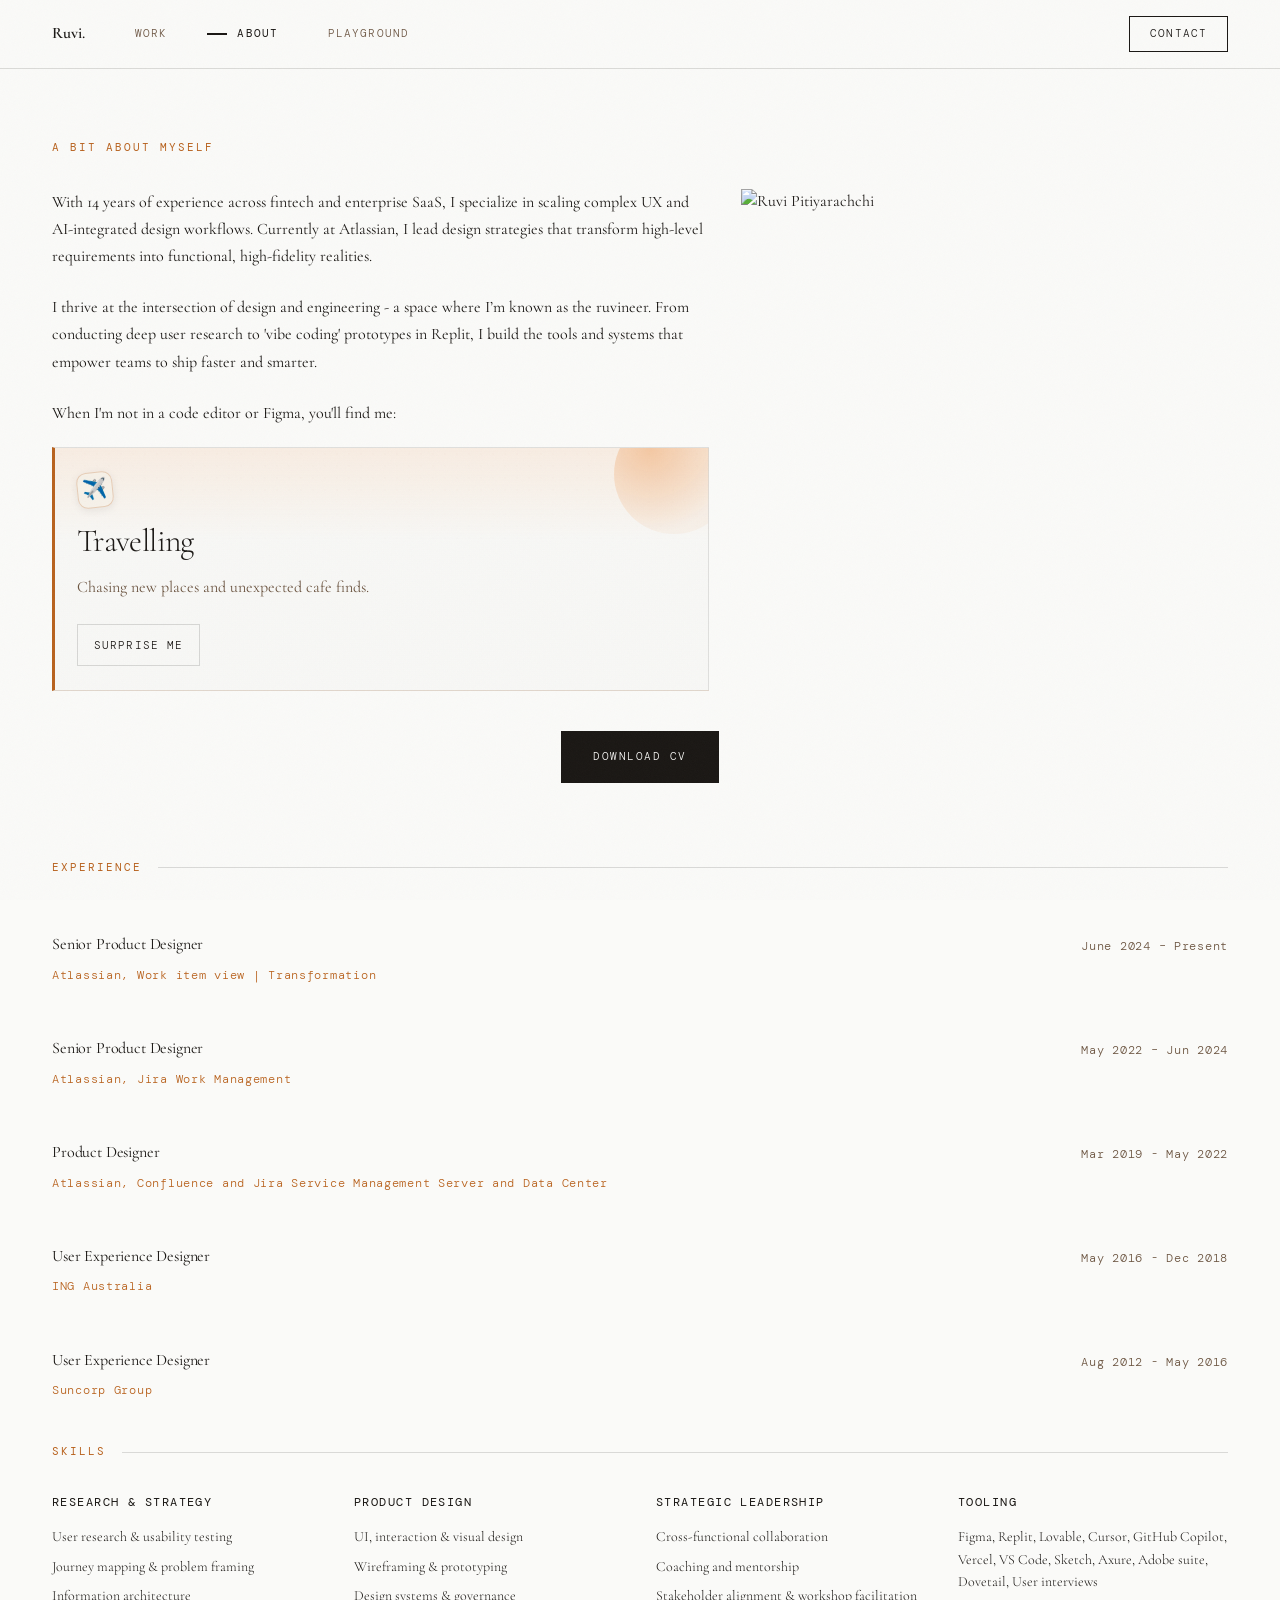
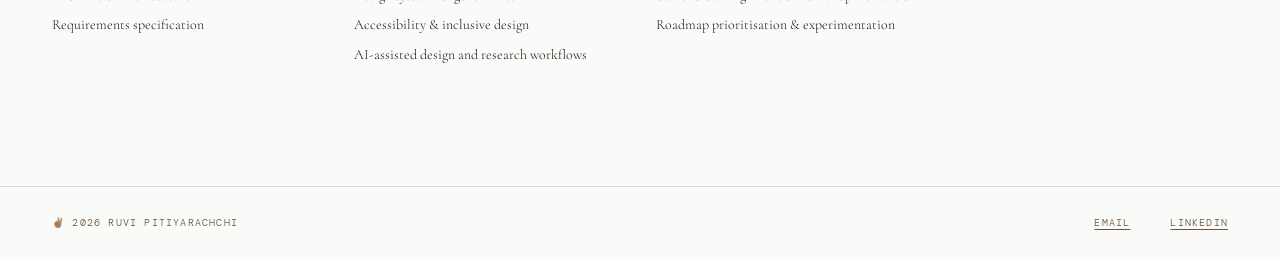
==== commit 3f0cc837: "Editorial redesign: new layout, visual refresh, and image fixes Full visual overhaul of the portfoli" ====
--- a/about.html
+++ b/about.html
@@ -7,6 +7,7 @@
   <link rel="preconnect" href="https://fonts.googleapis.com">
   <link rel="preconnect" href="https://fonts.gstatic.com" crossorigin>
   <link href="https://fonts.googleapis.com/css2?family=Cormorant+Garamond:ital,wght@0,300;0,400;0,600;1,300;1,400&family=DM+Mono:wght@300;400&display=swap" rel="stylesheet">
+  <link rel="icon" href="assets/RPlogo.svg" type="image/svg+xml">
   <link rel="stylesheet" href="styles.css">
 </head>
 <body class="page-about">
@@ -23,6 +24,46 @@
       .then(function(html) {
         var mount = document.getElementById('nav-mount');
         mount.outerHTML = html;
+
+        // Set active nav link
+        var filename = window.location.pathname.split('/').pop() || 'index.html';
+        document.querySelectorAll('.sidebar-nav a, .mobile-nav a').forEach(function(a) {
+          var linkFile = a.getAttribute('href').split('/').pop() || 'index.html';
+          if (linkFile === filename) a.setAttribute('aria-current', 'page');
+        });
+
+        setTimeout(function() {
+          const menuBtn = document.getElementById('mobileMenuBtn');
+          const mobileNav = document.getElementById('mobileNav');
+          if (menuBtn && mobileNav) {
+            const closeMobileMenu = () => {
+              menuBtn.setAttribute('aria-expanded', 'false');
+              mobileNav.setAttribute('hidden', '');
+              mobileNav.classList.remove('open');
+              document.body.classList.remove('no-scroll');
+            };
+            menuBtn.addEventListener('click', () => {
+              const isOpen = menuBtn.getAttribute('aria-expanded') === 'true';
+              menuBtn.setAttribute('aria-expanded', isOpen ? 'false' : 'true');
+              if (!isOpen) {
+                mobileNav.removeAttribute('hidden');
+                mobileNav.classList.add('open');
+                document.body.classList.add('no-scroll');
+              } else {
+                closeMobileMenu();
+              }
+            });
+            mobileNav.querySelectorAll('a').forEach(link => {
+              link.addEventListener('click', closeMobileMenu);
+            });
+            document.addEventListener('keydown', e => {
+              if (e.key === 'Escape' && mobileNav.classList.contains('open')) {
+                closeMobileMenu();
+                menuBtn.focus();
+              }
+            });
+          }
+        }, 0);
       });
   </script>
 
@@ -56,7 +97,7 @@
         </div>
       </div>
 
-      <div class="u-text-center">
+      <div class="u-text-center" style="padding-bottom: 60px;">
         <a href="assets/Ruvi-Pitiyarachchi-CV.pdf" download="Ruvi-Pitiyarachchi-CV.pdf" class="cta-btn">Download CV</a>
       </div>
     </section>
@@ -72,7 +113,7 @@
         </div>
         <p class="job-company">Atlassian, Work item view | Transformation</p>
         <!-- <p class="job-location">Work item view | Transformation</p> -->
-        <ul class="job-bullets">
+        <!-- <ul class="job-bullets">
           <li>A11y and AI champion across Atlassian empowering and coaching others in adopting best practices in accessibility and vibe coding.</li>
           <li>Built the Jira Replit template, used by thousands across the organisation to vibe code their own experiences. Even used by the Replit team themselves as an exemplary example.</li>
           <li>Co-built and drove the rollout of the Jira UI Kit, a Figma library and design system, used by 96 teams across the entire company with 41,400 weekly inserts. Acclaimed to be built better than the Atlassian Deign System by the ADS team themselves.</li>
@@ -80,7 +121,7 @@
           <li>Led design on multiple features on the new work item view due to be delivered by TEAM26 including AI summary card, a consolidated related work section, a harmonised card covers experience and a refreshed comments and history feed.</li>
           <li>Led the design and implementation of the Saved views feature, enabling admins to create, customise and save multiple views for their teams. Currently rolled out to Board but soon to List, Calendar and Timeline views in Jira.</li>
           <li>Led conceptual direction of a 'Milestones' idea including conducting research, facilitating workshops, presenting to stakeholders, that influenced executive leadership decision making and alignment of 6 teams across the company.</li>
-        </ul>
+        </ul> -->
       </article>
 
       <article class="job" aria-label="Senior Product Designer on Jira Work Management">
@@ -90,12 +131,12 @@
         </div>
         <p class="job-company">Atlassian, Jira Work Management</p>
         <!-- <p class="job-location">Jira Work Management</p> -->
-        <ul class="job-bullets">
+        <!-- <ul class="job-bullets">
           <li>Designed and built experiences on Atlassian's fastest growing product, Jira Work Management, achieving 1M MAU in 2 years and $100M ARR in 3 years.</li>
           <li>Designed and established the customisable navigation on Jira, helping 50,000+ users directly land on their desired project view.</li>
           <li>Led design on Approvals feature growing premium PEU from 0 to 23k and MRR from $0 to $185K.</li>
           <li>Led design and direction on Overviews, allowing users to aggregate issues from multiple projects into a single overview, achieving 7,834 active users over 4,173 customers.</li>
-        </ul>
+        </ul> -->
       </article>
 
       <article class="job" aria-label="Product Designer on Data Center">
@@ -105,11 +146,11 @@
         </div>
         <p class="job-company">Atlassian, Confluence and Jira Service Management Server and Data Center</p>
         <!-- <p class="job-location">Confluence and Jira Service Management Server/Data Center</p> -->
-        <ul class="job-bullets">
+        <!-- <ul class="job-bullets">
           <li>Lead product designer for Confluence and Jira Service Management, Server and Data Center, overseeing the web and mobile experience for both admins and end users, and member of the leadership team informing the strategic direction and roadmap of the product.</li>
           <li>Facilitator of critique sessions for designers on DC products, improved processes and increased engagement scores from 3 to 4.5 (out of 5).</li>
           <li>Defined direction for Bitbucket DC, through a vision piece, informing future strategic roadmap.</li>
-        </ul>
+        </ul> -->
         <!-- <p class="job-clients">Clients: Lunethra, Forgekind and more.</p> -->
       </article>
 
@@ -119,12 +160,12 @@
           <time class="job-dates" datetime="2016-05/2018-12">May 2016 - Dec 2018</time>
         </div>
         <p class="job-company">ING Australia</p>
-        <ul class="job-bullets">
+        <!-- <ul class="job-bullets">
           <li>Lead UX designer on a multi-million dollar initiative to overhaul the third party, mortgage broker space.</li>
           <li>Lead mobile designer, overseeing all mobile initiatives, maintained a 4+ app rating across Android and iOS.</li>
           <li>Led design on many banking and money management projects e.g. change card PIN, card replacement and reissue.</li>
           <li>Selected from 2,355 global applicants as one of 10 Design Leads in ING's annual innovation bootcamp, finishing in the top 6 out of 350 ideas.</li>
-        </ul>
+        </ul> -->
       </article>
 
       <article class="job" aria-label="User Experience Designer at Suncorp Group">
@@ -270,5 +311,16 @@
       });
     }
   </script>
+
+  <div id="footer-mount"></div>
+  <script>
+    (function() {
+      var path = window.location.pathname.includes('/projects/') ? '../footer.html' : './footer.html';
+      fetch(path).then(function(r) { return r.text(); }).then(function(html) {
+        var el = document.getElementById('footer-mount');
+        if (el) el.outerHTML = html;
+      });
+    })();
+  </script>
 </body>
 </html>
--- a/styles.css
+++ b/styles.css
@@ -5,7 +5,7 @@
 
     /* ── TOKENS ── */
     :root {
-      --cream: #F5F0E8;
+      --cream: #FAFAF8;
       --ink: #1A1714;
       /* Accessible warm-mid: darkened to pass AA on --cream at 12px+ */
       --warm-mid: #6B5440;
@@ -53,9 +53,11 @@
       background: var(--cream);
       color: var(--ink);
       font-family: 'Cormorant Garamond', Georgia, serif;
-      font-size: 18px;
+      font-size: 16px;
       line-height: 1.6;
       min-height: 100vh;
+      display: flex;
+      flex-direction: column;
       -webkit-font-smoothing: antialiased;
     }
 
@@ -114,13 +116,16 @@
     }
 
     .sidebar-name {
-      font-size: 13px;
-      font-family: 'DM Mono', monospace;
-      font-weight: 400;
-      letter-spacing: 0.08em;
-      text-transform: uppercase;
-      color: var(--ink);
-    }
+      font-size: 16px;
+      font-family: 'Cormorant Garamond', Georgia, serif;
+      font-weight: 600;
+      letter-spacing: 0em;
+      color: var(--ink);
+      text-decoration: none;
+    }
+
+    .sidebar-name:hover,
+    .sidebar-name:focus-visible { color: var(--accent); }
 
     .sidebar-title {
       display: none;
@@ -168,7 +173,29 @@
     .sidebar-nav a[aria-current="true"]::before,
     .sidebar-nav a[aria-current="page"]::before { width: 20px; }
 
-    .sidebar-contact { display: none; }
+    .sidebar-contact { display: flex; align-items: center; }
+
+    .contact-btn {
+      font-family: 'DM Mono', monospace;
+      font-size: 11px;
+      font-weight: 300;
+      letter-spacing: 0.1em;
+      text-transform: uppercase;
+      color: var(--ink);
+      text-decoration: none;
+      border: 1px solid var(--ink);
+      padding: 8px 20px;
+      min-height: 36px;
+      display: inline-flex;
+      align-items: center;
+      transition: background 0.2s, color 0.2s;
+    }
+
+    .contact-btn:hover,
+    .contact-btn:focus-visible {
+      background: var(--ink);
+      color: var(--cream);
+    }
 
     .contact-link {
       font-family: 'DM Mono', monospace;
@@ -204,13 +231,13 @@
 
     .mobile-name {
       display: block;
-      font-family: 'DM Mono', monospace;
-      font-size: 12px;
-      font-weight: 400;
+      font-family: 'Cormorant Garamond', Georgia, serif;
+      font-size: 18px;
+      font-weight: 600;
       line-height: 1;
-      letter-spacing: 0.08em;
-      text-transform: uppercase;
-      color: var(--ink);
+      letter-spacing: 0;
+      color: var(--ink);
+      text-decoration: none;
     }
 
     .mobile-menu-btn {
@@ -249,13 +276,13 @@
     .mobile-nav {
       display: none;
       position: fixed;
-      top: 0; left: 0; right: 0; bottom: 0;
+      top: 76px; left: 0; right: 0; bottom: 0;
       background: var(--cream);
-      z-index: 190;
+      z-index: 200;
       flex-direction: column;
       justify-content: flex-start;
       align-items: flex-start;
-      padding: 110px 36px 48px;
+      padding: 36px 36px 48px;
       gap: 0;
     }
 
@@ -308,8 +335,9 @@
 
     /* ── MAIN ── */
     main {
-      padding: 0 52px 120px 52px;
+      padding: 0 52px 40px 52px;
       width: 100%;
+      flex: 1;
     }
 
     body.page-projects main,
@@ -385,12 +413,12 @@
       line-height: 1.65;
       color: var(--ink);
       max-width: 860px;
-      margin-top: 20px;
+      /* margin-top: 16px; */
     }
 
     /* ── SECTIONS ── */
     section {
-      margin-bottom: 80px;
+      /* margin-bottom: 80px; */
       opacity: 0;
       animation: fadeUp 0.8s forwards;
     }
@@ -411,6 +439,7 @@
       letter-spacing: 0.18em;
       text-transform: uppercase;
       color: var(--accent);
+      margin-top: 16px;
       margin-bottom: 32px;
       display: flex;
       align-items: center;
@@ -437,7 +466,7 @@
       display: flex;
       align-items: stretch;
       gap: 32px;
-      margin-bottom: 80px;
+      margin-bottom: 40px;
     }
 
     .about-copy {
@@ -446,10 +475,9 @@
     }
 
     .about-copy > p {
-      font-size: 16px;
       line-height: 1.7;
-      color: var(--warm-mid);
-      margin-bottom: 16px;
+      color: var(--ink);
+      margin-bottom: 24px;
     }
 
     .about-copy > p:last-of-type {
@@ -464,7 +492,7 @@
     .about-photo {
       flex: 1;
       min-width: 260px;
-      border-radius: 0;
+      /* border-radius: 0; */
       overflow: hidden;
     }
 
@@ -473,17 +501,18 @@
       display: flex;
       flex-direction: column;
       width: 100%;
-      height: 100%;
+      /* height: 100%; */
+      justify-content: flex-start;
     }
 
     .about-photo img {
       width: 100%;
-      height: 100%;
-      object-fit: cover;
+      /* height: 100%; */
+      object-fit: contain;
       flex: 1;
     }
 
-    .about-photo figcaption {
+    /* .about-photo figcaption {
       font-family: 'DM Mono', monospace;
       font-size: 12px;
       font-weight: 300;
@@ -492,7 +521,7 @@
       text-align: center;
       padding: 12px 16px;
       background: rgba(26,23,20,0.02);
-    }
+    } */
 
     /* ── WORK GRID ── */
     .work-grid {
@@ -934,7 +963,7 @@
     .cs-nav-btn:disabled { opacity: 0.3; cursor: default; pointer-events: none; }
 
     /* ── EXPERIENCE ── */
-    .job { padding: 36px 0; }
+    .job { padding: 24px 0; }
     /* .job:first-of-type { border-top: 1px solid var(--light-rule); } */
 
     .job-header {
@@ -946,11 +975,11 @@
       gap: 8px;
     }
 
-    .job-title { font-size: 22px; font-weight: 400; letter-spacing: -0.01em; color: var(--ink); }
+    .job-title { font-size: 16px; font-weight: 400; letter-spacing: -0.01em; color: var(--ink); }
 
     .job-dates {
       font-family: 'DM Mono', monospace;
-      font-size: 11px;
+      font-size: 12px;
       font-weight: 300;
       letter-spacing: 0.06em;
       color: var(--warm-mid);
@@ -959,7 +988,7 @@
     }
 
     .job-company {
-      font-size: 13px;
+      font-size: 12px;
       font-family: 'DM Mono', monospace;
       font-weight: 300;
       letter-spacing: 0.06em;
@@ -1022,7 +1051,7 @@
 
     .skill-group-label {
       font-family: 'DM Mono', monospace;
-      font-size: 10px;
+      font-size: 12px;
       font-weight: 400;
       letter-spacing: 0.12em;
       text-transform: uppercase;
@@ -1033,7 +1062,7 @@
     .skill-list { list-style: none; display: flex; flex-direction: column; gap: 7px; }
 
     .skill-list li {
-      font-size: 15px;
+      font-size: 14px;
       font-weight: 300;
       color: var(--ink);
       padding-left: 0;
@@ -1108,7 +1137,7 @@
     }
 
     .fun-card-label {
-      font-size: 16px;
+      font-size: 14px;
       font-weight: 300;
       line-height: 1.55;
       letter-spacing: 0;
@@ -1118,7 +1147,7 @@
     }
 
     .fun-card-activity {
-      font-size: clamp(36px, 4vw, 44px);
+      font-size: clamp(24px, 4vw, 32px);
       font-weight: 300;
       line-height: 1.05;
       letter-spacing: -0.02em;
@@ -1222,7 +1251,12 @@
     .edu-entry:last-of-type { margin-bottom: 0; }
 
     /* ── RECOMMENDATIONS ── */
-    .quotes-grid { display: grid; gap: 20px; }
+    .quotes-grid {
+      display: grid;
+      grid-template-columns: repeat(3, 1fr);
+      gap: 20px;
+      align-items: start;
+    }
 
     blockquote { background: rgba(26,23,20,0.04); border-left: 2px solid var(--accent); padding: 24px 28px; }
 
@@ -1235,6 +1269,10 @@
       letter-spacing: 0.08em;
       color: var(--warm-mid);
       font-style: normal;
+    }
+
+    @media (max-width: 860px) {
+      .quotes-grid { grid-template-columns: 1fr; }
     }
 
     /* ── CERTIFICATIONS ── */
@@ -1254,7 +1292,7 @@
     /* ── CTA ── */
     .cta-wrap { margin-top: 80px; padding: 60px 0; border-top: 1px solid var(--light-rule); text-align: center; }
 
-    .cta-text { font-size: clamp(28px, 4vw, 36px); font-weight: 300; font-style: italic; color: var(--ink); margin-bottom: 32px; }
+    .cta-text { font-size: clamp(28px, 4vw, 36px); font-weight: 300; color: var(--ink); margin-bottom: 32px; }
 
     .cta-btn {
       display: inline-flex;
@@ -1366,3 +1404,194 @@
   .u-text-center {
     text-align: center;
   }
+
+  /* ── WORK LIST (alternating row layout) ── */
+  .work-list {
+    display: flex;
+    flex-direction: column;
+    gap: 20px;
+    padding: 40px 0 80px;
+  }
+
+  .work-row {
+    display: grid;
+    grid-template-columns: 1fr 1fr;
+    min-height: 440px;
+  }
+
+  .work-row:nth-child(even) .work-row-image { order: 2; }
+  .work-row:nth-child(even) .work-row-text  { order: 1; }
+
+  .work-row-image {
+    overflow: hidden;
+    background-color: var(--cream);
+    background-repeat: no-repeat;
+    background-size: contain;
+    background-position: center;
+    padding:16px;
+    display: block;
+    cursor: pointer;
+    transition: opacity 0.25s;
+  }
+
+  .work-row-image:hover { opacity: 0.88; }
+
+  .work-row-text {
+    padding: 56px;
+    display: flex;
+    flex-direction: column;
+    justify-content: center;
+    gap: 16px;
+  }
+
+  .work-row-tags {
+    display: flex;
+    gap: 8px;
+    flex-wrap: wrap;
+  }
+
+  .work-row-tag {
+    font-family: 'DM Mono', monospace;
+    font-size: 10px;
+    font-weight: 300;
+    text-transform: uppercase;
+    letter-spacing: 0.12em;
+    color: var(--warm-mid);
+    border: 1px solid var(--light-rule);
+    padding: 3px 10px;
+  }
+
+  .work-row-title {
+    font-family: 'Cormorant Garamond', Georgia, serif;
+    font-size: clamp(28px, 3.2vw, 44px);
+    font-weight: 300;
+    line-height: 1.1;
+    letter-spacing: -0.01em;
+    color: var(--ink);
+  }
+
+  .work-row-brief {
+    font-size: 15px;
+    font-weight: 300;
+    line-height: 1.65;
+    color: var(--warm-mid);
+    max-width: 380px;
+  }
+
+  .work-row-link {
+    font-family: 'DM Mono', monospace;
+    font-size: 11px;
+    font-weight: 300;
+    text-transform: uppercase;
+    letter-spacing: 0.12em;
+    color: var(--ink);
+    text-decoration: underline;
+    text-underline-offset: 3px;
+    margin-top: 8px;
+    align-self: flex-start;
+    transition: color 0.2s;
+  }
+
+  .work-row-link:hover,
+  .work-row-link:focus-visible { color: var(--accent); }
+
+  @media (max-width: 860px) {
+    .work-list { gap: 56px; padding: 24px 0 56px; }
+    .work-row {
+      grid-template-columns: 1fr;
+      min-height: auto;
+    }
+    .work-row:nth-child(even) .work-row-image,
+    .work-row:nth-child(even) .work-row-text { order: unset; }
+    .work-row-image { min-height: 280px; }
+    .work-row-text { padding: 40px 32px; }
+  }
+
+  @media (max-width: 600px) {
+    .work-list { gap: 40px; }
+    .work-row-image { min-height: 220px; }
+    .work-row-text  { padding: 32px 20px; }
+    .work-row-brief { max-width: none; }
+  }
+
+  /* ── PLAYGROUND PAGE ── */
+  .playground-hero {
+    min-height: 60vh;
+    display: flex;
+    flex-direction: column;
+    justify-content: center;
+    gap: 20px;
+    padding: 80px 0;
+    max-width: 680px;
+  }
+
+  .playground-label {
+    font-family: 'DM Mono', monospace;
+    font-size: 11px;
+    font-weight: 300;
+    text-transform: uppercase;
+    letter-spacing: 0.18em;
+    color: var(--accent);
+  }
+
+  .playground-heading {
+    font-family: 'Cormorant Garamond', Georgia, serif;
+    font-size: clamp(56px, 8vw, 96px);
+    font-weight: 300;
+    line-height: 1;
+    letter-spacing: -0.02em;
+    color: var(--ink);
+  }
+
+  .playground-sub {
+    font-size: 18px;
+    font-weight: 300;
+    line-height: 1.65;
+    color: var(--warm-mid);
+  }
+
+  /* ── SITE FOOTER ── */
+  .site-footer {
+    display: flex;
+    justify-content: space-between;
+    align-items: center;
+    padding: 28px 52px;
+    border-top: 1px solid var(--light-rule);
+    /* margin-top: 80px; */
+  }
+
+  .site-footer-copy,
+  .site-footer-links a {
+    font-family: 'DM Mono', monospace;
+    font-size: 10px;
+    font-weight: 300;
+    text-transform: uppercase;
+    letter-spacing: 0.12em;
+    color: var(--warm-mid);
+  }
+
+  .site-footer-copy { margin: 0; }
+
+  .site-footer-links {
+    display: flex;
+    gap: 40px;
+  }
+
+  .site-footer-links a {
+    text-decoration: underline;
+    text-underline-offset: 3px;
+    transition: color 0.2s;
+  }
+
+  .site-footer-links a:hover,
+  .site-footer-links a:focus-visible { color: var(--ink); }
+
+  @media (max-width: 600px) {
+    .site-footer {
+      flex-direction: column;
+      align-items: flex-start;
+      gap: 16px;
+      padding: 24px 20px;
+      margin-top: 48px;
+    }
+  }
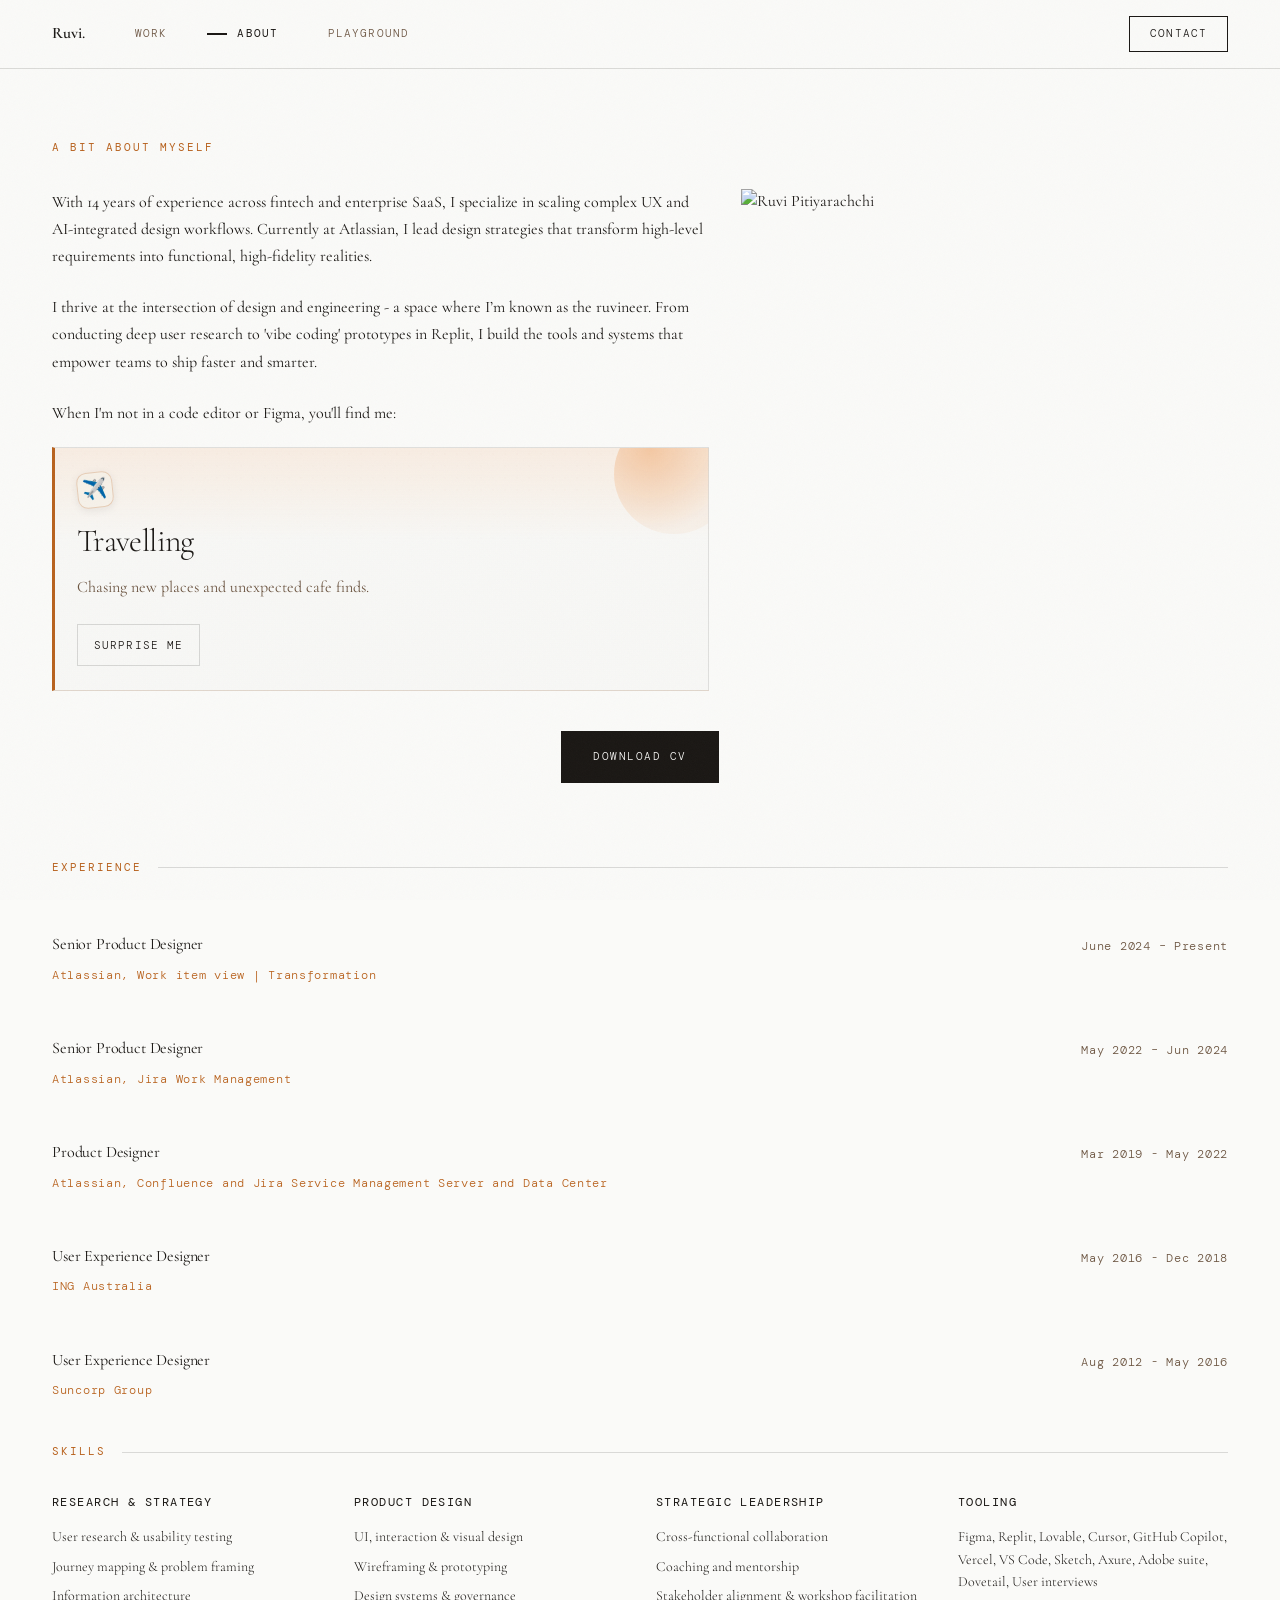
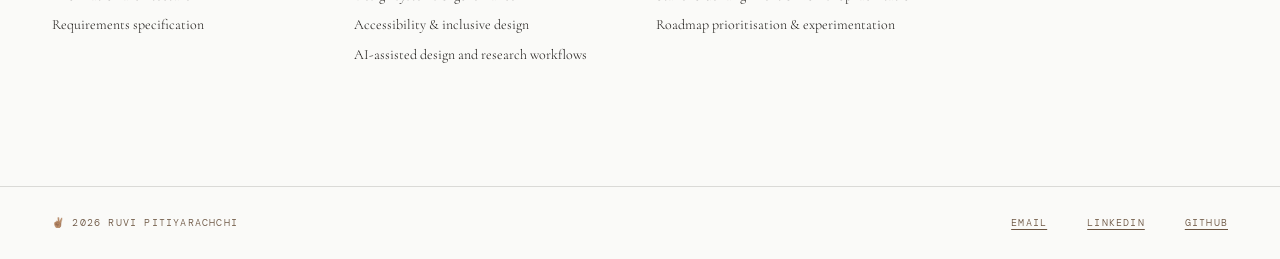
==== commit 084cabc4: "Add Cloudflare Web Analytics and update Jira UI kit Replit embed Co-Authored-By: Claude Sonnet 4.6 <" ====
--- a/about.html
+++ b/about.html
@@ -9,6 +9,7 @@
   <link href="https://fonts.googleapis.com/css2?family=Cormorant+Garamond:ital,wght@0,300;0,400;0,600;1,300;1,400&family=DM+Mono:wght@300;400&display=swap" rel="stylesheet">
   <link rel="icon" href="assets/RPlogo.svg" type="image/svg+xml">
   <link rel="stylesheet" href="styles.css">
+  <!-- Cloudflare Web Analytics --><script defer src='https://static.cloudflareinsights.com/beacon.min.js' data-cf-beacon='{"token": "86b4cdd747f14f0dbbcfd51ddf15e30e"}'></script><!-- End Cloudflare Web Analytics -->
 </head>
 <body class="page-about">
 
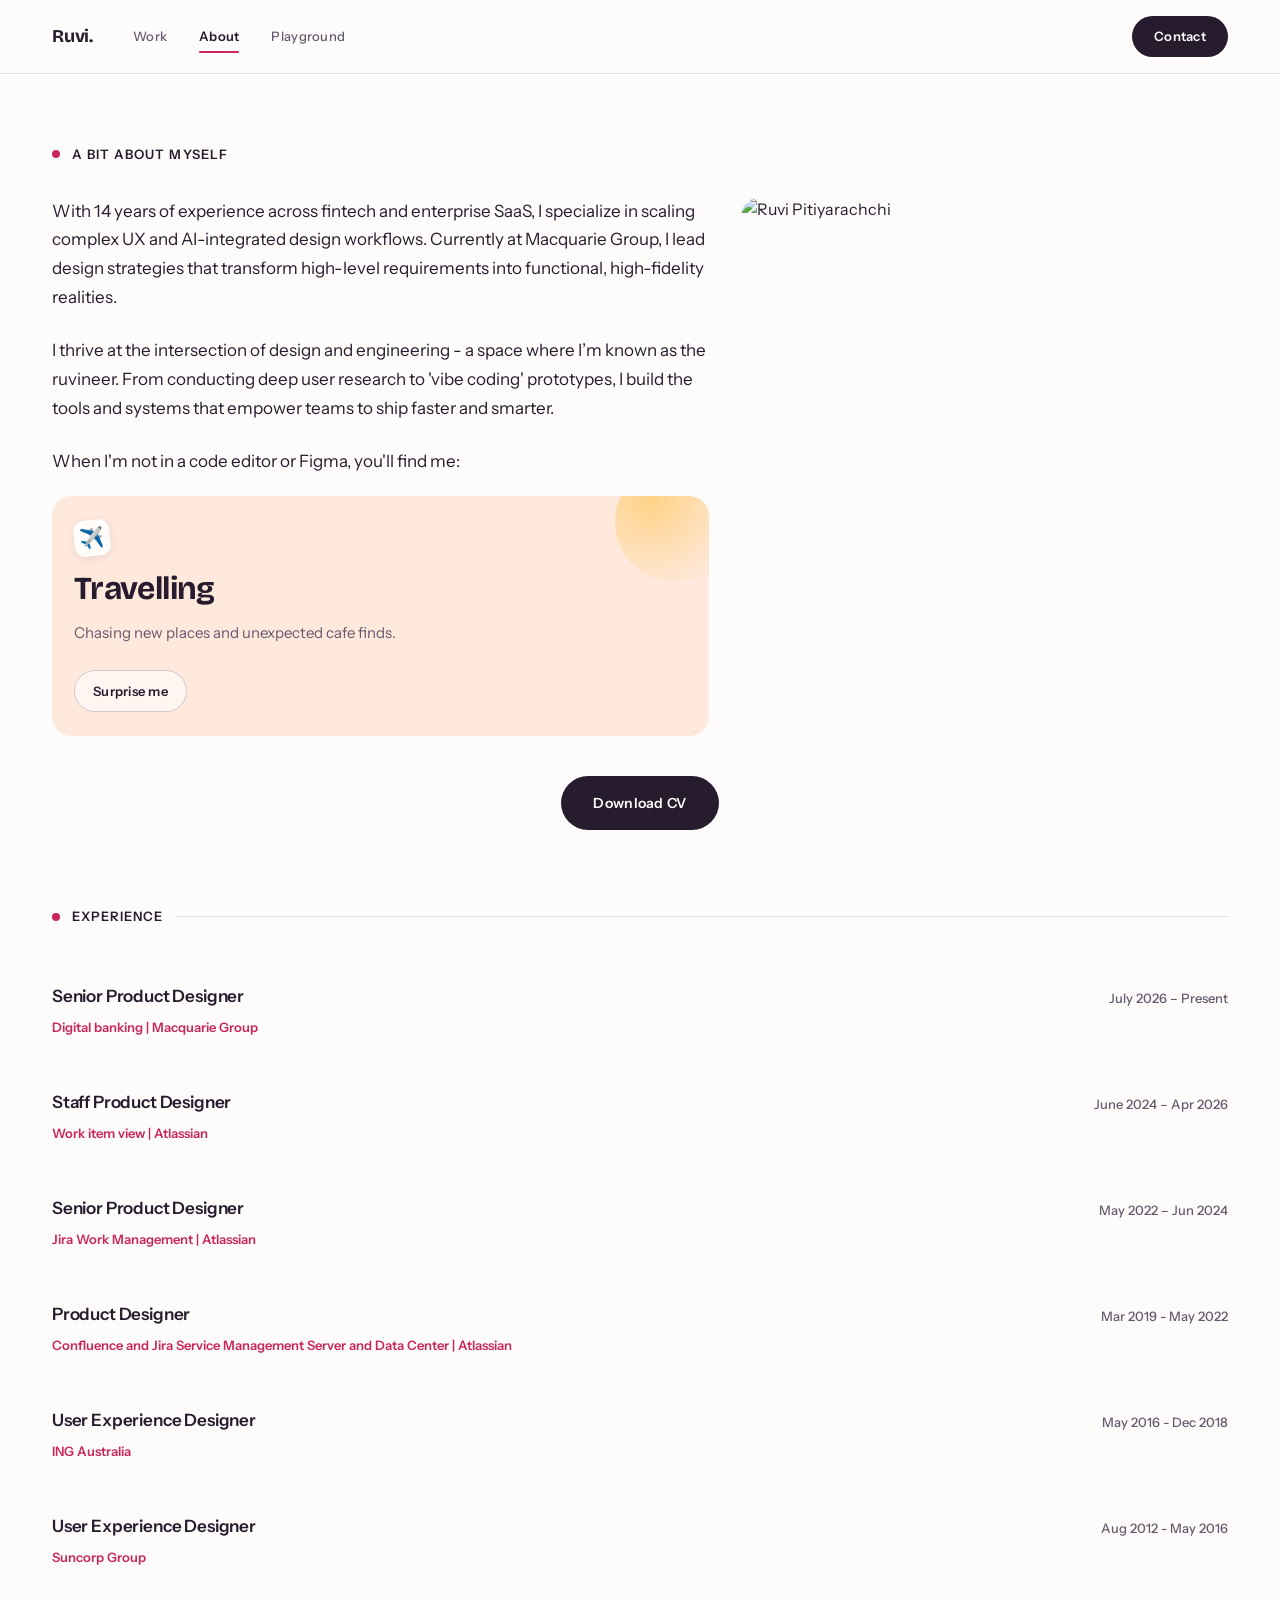
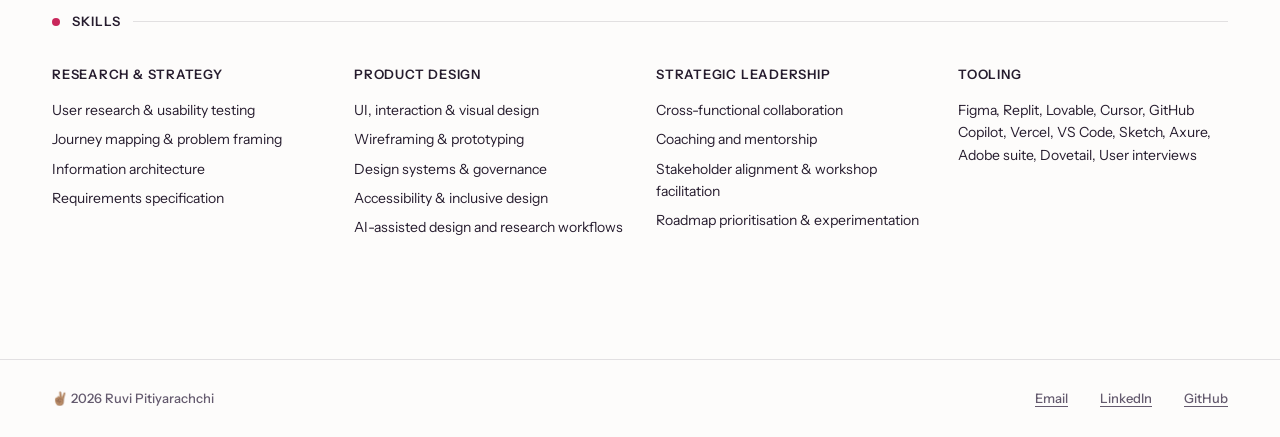
==== commit 8040de04: "Refresh portfolio content, metrics, assets, and typography. Update experience and CV, correct Jira U" ====
--- a/about.html
+++ b/about.html
@@ -3,10 +3,10 @@
 <head>
   <meta charset="UTF-8" />
   <meta name="viewport" content="width=device-width, initial-scale=1.0"/>
-  <title>Ruvi Pitiyarachchi — Product designer</title>
+  <title>Ruvi Pitiyarachchi | Product designer</title>
   <link rel="preconnect" href="https://fonts.googleapis.com">
   <link rel="preconnect" href="https://fonts.gstatic.com" crossorigin>
-  <link href="https://fonts.googleapis.com/css2?family=Cormorant+Garamond:ital,wght@0,300;0,400;0,600;1,300;1,400&family=DM+Mono:wght@300;400&display=swap" rel="stylesheet">
+  <link href="https://fonts.googleapis.com/css2?family=Bricolage+Grotesque:opsz,wght@12..96,400..800&family=Instrument+Sans:ital,wght@0,400..700;1,400&display=swap" rel="stylesheet">
   <link rel="icon" href="assets/RPlogo.svg" type="image/svg+xml">
   <link rel="stylesheet" href="styles.css">
   <!-- Cloudflare Web Analytics --><script defer src='https://static.cloudflareinsights.com/beacon.min.js' data-cf-beacon='{"token": "86b4cdd747f14f0dbbcfd51ddf15e30e"}'></script><!-- End Cloudflare Web Analytics -->
@@ -77,8 +77,8 @@
       
       <div class="about-intro">
         <div class="about-copy">
-          <p>With 14 years of experience across fintech and enterprise SaaS, I specialize in scaling complex UX and AI-integrated design workflows. Currently at Atlassian, I lead design strategies that transform high-level requirements into functional, high-fidelity realities.</p>
-          <p>I thrive at the intersection of design and engineering - a space where I’m known as the ruvineer. From conducting deep user research to 'vibe coding' prototypes in Replit, I build the tools and systems that empower teams to ship faster and smarter.</p>
+          <p>With 14 years of experience across fintech and enterprise SaaS, I specialize in scaling complex UX and AI-integrated design workflows. Currently at Macquarie Group, I lead design strategies that transform high-level requirements into functional, high-fidelity realities.</p>
+          <p>I thrive at the intersection of design and engineering - a space where I’m known as the ruvineer. From conducting deep user research to 'vibe coding' prototypes, I build the tools and systems that empower teams to ship faster and smarter.</p>
           <p>When I'm not in a code editor or Figma, you'll find me:</p>
           <div class="about-fun-wrap">
             <div class="fun-card" id="funCard" aria-live="polite">
@@ -107,17 +107,25 @@
     <section id="experience" aria-labelledby="exp-heading">
       <h2 class="section-heading" id="exp-heading">Experience</h2>
 
-      <article class="job" aria-label="Senior Product Designer on Work item view | Transformation">
+      <article class="job" aria-label="Senior Product Designer on Digital Banking | Macquarie Group">
         <div class="job-header">
           <h3 class="job-title">Senior Product Designer</h3>
-          <time class="job-dates" datetime="06-2024-Present">June 2024 – Present</time>
-        </div>
-        <p class="job-company">Atlassian, Work item view | Transformation</p>
+          <time class="job-dates" datetime="07-2026-Present">July 2026 – Present</time>
+        </div>
+        <p class="job-company">Digital banking | Macquarie Group</p>
+      </article>
+
+      <article class="job" aria-label="Staff Product Designer on Work item view | Transformation">
+        <div class="job-header">
+          <h3 class="job-title">Staff Product Designer</h3>
+          <time class="job-dates" datetime="06-2024-04-2026">June 2024 – Apr 2026</time>
+        </div>
+        <p class="job-company">Work item view | Atlassian</p>
         <!-- <p class="job-location">Work item view | Transformation</p> -->
         <!-- <ul class="job-bullets">
           <li>A11y and AI champion across Atlassian empowering and coaching others in adopting best practices in accessibility and vibe coding.</li>
           <li>Built the Jira Replit template, used by thousands across the organisation to vibe code their own experiences. Even used by the Replit team themselves as an exemplary example.</li>
-          <li>Co-built and drove the rollout of the Jira UI Kit, a Figma library and design system, used by 96 teams across the entire company with 41,400 weekly inserts. Acclaimed to be built better than the Atlassian Deign System by the ADS team themselves.</li>
+          <li>Co-built and drove the rollout of the Jira UI Kit, a Figma library and design system, used by 113 teams across the entire company with 2.9M+ component inserts. Acclaimed to be built better than the Atlassian Deign System by the ADS team themselves.</li>
           <li>Drove concept testing for next generation AI driven experiences, providing insights that shaped the future direction of the work item view.</li>
           <li>Led design on multiple features on the new work item view due to be delivered by TEAM26 including AI summary card, a consolidated related work section, a harmonised card covers experience and a refreshed comments and history feed.</li>
           <li>Led the design and implementation of the Saved views feature, enabling admins to create, customise and save multiple views for their teams. Currently rolled out to Board but soon to List, Calendar and Timeline views in Jira.</li>
@@ -130,7 +138,7 @@
           <h3 class="job-title">Senior Product Designer</h3>
           <time class="job-dates" datetime="05-2022/06-2024">May 2022 – Jun 2024</time>
         </div>
-        <p class="job-company">Atlassian, Jira Work Management</p>
+        <p class="job-company">Jira Work Management | Atlassian</p>
         <!-- <p class="job-location">Jira Work Management</p> -->
         <!-- <ul class="job-bullets">
           <li>Designed and built experiences on Atlassian's fastest growing product, Jira Work Management, achieving 1M MAU in 2 years and $100M ARR in 3 years.</li>
@@ -145,7 +153,7 @@
           <h3 class="job-title">Product Designer</h3>
           <time class="job-dates" datetime="2019-03/2022-05">Mar 2019 - May 2022</time>
         </div>
-        <p class="job-company">Atlassian, Confluence and Jira Service Management Server and Data Center</p>
+        <p class="job-company">Confluence and Jira Service Management Server and Data Center | Atlassian</p>
         <!-- <p class="job-location">Confluence and Jira Service Management Server/Data Center</p> -->
         <!-- <ul class="job-bullets">
           <li>Lead product designer for Confluence and Jira Service Management, Server and Data Center, overseeing the web and mobile experience for both admins and end users, and member of the leadership team informing the strategic direction and roadmap of the product.</li>
--- a/styles.css
+++ b/styles.css
@@ -1,1597 +1,1613 @@
-
-    /* ── RESET ── */
-    *, *::before, *::after { box-sizing: border-box; margin: 0; padding: 0; }
-    img, video, svg { display: block; max-width: 100%; }
-
-    /* ── TOKENS ── */
-    :root {
-      --cream: #FAFAF8;
-      --ink: #1A1714;
-      /* Accessible warm-mid: darkened to pass AA on --cream at 12px+ */
-      --warm-mid: #6B5440;
-      --accent: #B8621E;          /* darkened from #C4773B for AA contrast */
-      --accent-hover: #9A5018;
-      --light-rule: rgba(26,23,20,0.14);
-      --focus-ring: 2px solid #B8621E;
-      --focus-offset: 3px;
-    }
-
-    /* ── SKIP LINK ── */
-    .skip-link {
-      position: absolute;
-      top: -999px; left: 16px;
-      background: var(--ink);
-      color: var(--cream);
-      font-family: 'DM Mono', monospace;
-      font-size: 12px;
-      letter-spacing: 0.1em;
-      text-transform: uppercase;
-      text-decoration: none;
-      padding: 12px 20px;
-      z-index: 9000;
-      border: 2px solid var(--cream);
-    }
-    .skip-link:focus { top: 16px; }
-
-    .visually-hidden {
-      position: absolute;
-      width: 1px;
-      height: 1px;
-      padding: 0;
-      margin: -1px;
-      overflow: hidden;
-      clip: rect(0, 0, 0, 0);
-      white-space: nowrap;
-      border: 0;
-    }
-
-    /* ── BASE ── */
-    html { scroll-behavior: smooth; }
-    section, .hero { scroll-margin-top: 56px; }
-
-    body {
-      background: var(--cream);
-      color: var(--ink);
-      font-family: 'Cormorant Garamond', Georgia, serif;
-      font-size: 16px;
-      line-height: 1.6;
-      min-height: 100vh;
-      display: flex;
-      flex-direction: column;
-      -webkit-font-smoothing: antialiased;
-    }
-
-    body.no-scroll { overflow: hidden; }
-
-    /* Reduced-motion: disable all animations */
-    @media (prefers-reduced-motion: reduce) {
-      *, *::before, *::after {
-        animation-duration: 0.01ms !important;
-        animation-iteration-count: 1 !important;
-        transition-duration: 0.01ms !important;
-        scroll-behavior: auto !important;
-      }
-    }
-
-    /* Noise texture — decorative only */
-    body::before {
-      content: '';
-      position: fixed;
-      inset: 0;
-      opacity: 0.03;
-      background-image: url("data:image/svg+xml,%3Csvg viewBox='0 0 256 256' xmlns='http://www.w3.org/2000/svg'%3E%3Cfilter id='n'%3E%3CfeTurbulence type='fractalNoise' baseFrequency='0.9' numOctaves='4' stitchTiles='stitch'/%3E%3C/filter%3E%3Crect width='100%25' height='100%25' filter='url(%23n)'/%3E%3C/svg%3E");
-      background-size: 200px 200px;
-      pointer-events: none;
-      z-index: 9999;
-    }
-
-    /* ── GLOBAL FOCUS STYLE ── */
-    :focus-visible {
-      outline: var(--focus-ring);
-      outline-offset: var(--focus-offset);
-      border-radius: 1px;
-    }
-
-    /* ── SIDEBAR (TOP NAV) ── */
-    .sidebar {
-      position: sticky;
-      top: 0;
-      width: 100%;
-      display: flex;
-      flex-direction: row;
-      justify-content: space-between;
-      align-items: center;
-      padding: 16px 52px;
-      border-bottom: 1px solid var(--light-rule);
-      z-index: 200;
-      background: var(--cream);
-      opacity: 0;
-      animation: fadeUp 0.8s 0.1s forwards;
-    }
-
-    .sidebar > div:first-child {
-      display: flex;
-      align-items: center;
-      gap: 40px;
-    }
-
-    .sidebar-name {
-      font-size: 16px;
-      font-family: 'Cormorant Garamond', Georgia, serif;
-      font-weight: 600;
-      letter-spacing: 0em;
-      color: var(--ink);
-      text-decoration: none;
-    }
-
-    .sidebar-name:hover,
-    .sidebar-name:focus-visible { color: var(--accent); }
-
-    .sidebar-title {
-      display: none;
-    }
-
-    .sidebar-nav { list-style: none; display: flex; flex-direction: row; gap: 40px; }
-
-    .sidebar-nav a {
-      font-family: 'DM Mono', monospace;
-      font-size: 11px;
-      font-weight: 300;
-      letter-spacing: 0.1em;
-      text-transform: uppercase;
-      color: var(--warm-mid);
-      text-decoration: none;
-      transition: color 0.2s;
-      display: flex;
-      align-items: center;
-      gap: 10px;
-      padding: 8px 0;
-    }
-
-    .sidebar-nav a::before {
-      content: '';
-      display: inline-block;
-      width: 0;
-      height: 2px;
-      background: currentColor;
-      transition: width 0.25s;
-      flex-shrink: 0;
-    }
-
-    .sidebar-nav a:hover,
-    .sidebar-nav a:focus-visible { color: var(--accent); }
-    .sidebar-nav a:hover::before { width: 20px; }
-
-    .sidebar-nav a[aria-current],
-    .sidebar-nav a[aria-current="true"],
-    .sidebar-nav a[aria-current="page"] {
-      color: var(--ink);
-      font-weight: 400;
-    }
-
-    .sidebar-nav a[aria-current]::before,
-    .sidebar-nav a[aria-current="true"]::before,
-    .sidebar-nav a[aria-current="page"]::before { width: 20px; }
-
-    .sidebar-contact { display: flex; align-items: center; }
-
-    .contact-btn {
-      font-family: 'DM Mono', monospace;
-      font-size: 11px;
-      font-weight: 300;
-      letter-spacing: 0.1em;
-      text-transform: uppercase;
-      color: var(--ink);
-      text-decoration: none;
-      border: 1px solid var(--ink);
-      padding: 8px 20px;
-      min-height: 36px;
-      display: inline-flex;
-      align-items: center;
-      transition: background 0.2s, color 0.2s;
-    }
-
-    .contact-btn:hover,
-    .contact-btn:focus-visible {
-      background: var(--ink);
-      color: var(--cream);
-    }
-
-    .contact-link {
-      font-family: 'DM Mono', monospace;
-      font-size: 11px;
-      font-weight: 300;
-      letter-spacing: 0.06em;
-      color: var(--warm-mid);
-      text-decoration: none;
-      transition: color 0.2s;
-      display: flex;
-      align-items: center;
-      gap: 8px;
-      padding: 4px 0;
-      min-height: 36px;
-    }
-
-    .contact-link:hover,
-    .contact-link:focus-visible { color: var(--accent); }
-
-    /* ── MOBILE HEADER ── */
-    .mobile-header {
-      display: none;
-      position: sticky;
-      top: 0;
-      z-index: 200;
-      background: var(--cream);
-      border-bottom: 1px solid var(--light-rule);
-      padding: 16px 24px;
-      min-height: 76px;
-      align-items: center;
-      justify-content: space-between;
-    }
-
-    .mobile-name {
-      display: block;
-      font-family: 'Cormorant Garamond', Georgia, serif;
-      font-size: 18px;
-      font-weight: 600;
-      line-height: 1;
-      letter-spacing: 0;
-      color: var(--ink);
-      text-decoration: none;
-    }
-
-    .mobile-menu-btn {
-      background: none;
-      border: 1px solid var(--light-rule);
-      cursor: pointer;
-      padding: 0;
-      width: 44px;
-      height: 44px;
-      display: flex;
-      flex-direction: column;
-      gap: 5px;
-      min-width: 44px;
-      min-height: 44px;
-      align-items: center;
-      justify-content: center;
-      transition: border-color 0.2s;
-    }
-
-    .mobile-menu-btn:hover,
-    .mobile-menu-btn:focus-visible { border-color: var(--ink); }
-
-    .mobile-menu-btn span {
-      display: block;
-      width: 20px;
-      height: 1px;
-      background: var(--ink);
-      transition: transform 0.2s, opacity 0.2s;
-    }
-
-    .mobile-menu-btn[aria-expanded="true"] span:nth-child(1) { transform: translateY(6px) rotate(45deg); }
-    .mobile-menu-btn[aria-expanded="true"] span:nth-child(2) { opacity: 0; }
-    .mobile-menu-btn[aria-expanded="true"] span:nth-child(3) { transform: translateY(-6px) rotate(-45deg); }
-
-    /* Mobile nav drawer */
-    .mobile-nav {
-      display: none;
-      position: fixed;
-      top: 76px; left: 0; right: 0; bottom: 0;
-      background: var(--cream);
-      z-index: 200;
-      flex-direction: column;
-      justify-content: flex-start;
-      align-items: flex-start;
-      padding: 36px 36px 48px;
-      gap: 0;
-    }
-
-    .mobile-nav.open { display: flex; }
-
-    .mobile-nav a {
-      font-family: 'DM Mono', monospace;
-      font-size: 13px;
-      font-weight: 300;
-      letter-spacing: 0.1em;
-      text-transform: uppercase;
-      color: var(--warm-mid);
-      text-decoration: none;
-      padding: 14px 0;
-      width: 100%;
-      border-bottom: 1px solid var(--light-rule);
-      transition: color 0.2s;
-      display: flex;
-      align-items: center;
-      justify-content: space-between;
-      min-height: 52px;
-    }
-
-    .mobile-nav a:hover,
-    .mobile-nav a:focus-visible { color: var(--ink); }
-
-    .mobile-nav-contact {
-      margin-top: 36px;
-      display: flex;
-      flex-direction: column;
-      gap: 12px;
-    }
-
-    .mobile-nav-contact a {
-      font-family: 'DM Mono', monospace;
-      font-size: 11px;
-      font-weight: 300;
-      letter-spacing: 0.08em;
-      color: var(--warm-mid);
-      text-decoration: none;
-      display: flex;
-      align-items: center;
-      gap: 8px;
-      min-height: 44px;
-      border: none;
-      padding: 4px 0;
-    }
-
-    .mobile-nav-contact a:hover { color: var(--accent); }
-
-    /* ── MAIN ── */
-    main {
-      padding: 0 52px 40px 52px;
-      width: 100%;
-      flex: 1;
-    }
-
-    body.page-projects main,
-    body.page-about main {
-      padding-top: 54px;
-    }
-
-    /* ── HERO ── */
-    .hero {
-      padding: 200px 0 200px;
-      /* border-bottom: 1px solid var(--light-rule);
-      margin-bottom: 80px; */
-      opacity: 0;
-      animation: fadeUp 0.8s 0.3s forwards;
-    }
-
-    .hero-label {
-      font-family: 'DM Mono', monospace;
-      font-size: 11px;
-      font-weight: 300;
-      letter-spacing: 0.18em;
-      text-transform: uppercase;
-      color: var(--accent);
-      margin-bottom: 80px;
-    }
-
-    .hero-name {
-      font-size: clamp(48px, 6vw, 80px);
-      font-weight: 300;
-      line-height: 1.0;
-      letter-spacing: -0.02em;
-      color: var(--ink);
-      margin-bottom: 16px;
-    }
-
-    .hero-name em { font-style: normal; color: var(--accent); font-weight: 400; }
-
-    .hero-role {
-      font-family: 'DM Mono', monospace;
-      font-size: 12px;
-      font-weight: 300;
-      letter-spacing: 0.14em;
-      text-transform: uppercase;
-      color: var(--warm-mid);
-      margin-bottom: 40px;
-    }
-
-    .hero-top {
-      display: flex;
-      align-items: center;
-      justify-content: flex-start;
-      gap: 40px;
-      max-width: 1100px;
-    }
-
-    .hero-head {
-      flex: 1;
-      min-width: 0;
-      text-align: left;
-    }
-
-    .hero-photo {
-      width: 220px;
-      flex: 0 0 220px;
-      aspect-ratio: 1 / 1;
-      object-fit: cover;
-      border: 1px solid var(--light-rule);
-    }
-
-    .hero-bio {
-      font-size: 22px;
-      font-weight: 300;
-      line-height: 1.65;
-      color: var(--ink);
-      max-width: 860px;
-      /* margin-top: 16px; */
-    }
-
-    /* ── SECTIONS ── */
-    section {
-      /* margin-bottom: 80px; */
-      opacity: 0;
-      animation: fadeUp 0.8s forwards;
-    }
-
-    section:nth-child(2) { animation-delay: 0.4s; }
-    section:nth-child(3) { animation-delay: 0.5s; }
-    section:nth-child(4) { animation-delay: 0.6s; }
-    section:nth-child(5) { animation-delay: 0.7s; }
-    section:nth-child(6) { animation-delay: 0.75s; }
-    section:nth-child(7) { animation-delay: 0.8s; }
-    section:nth-child(8) { animation-delay: 0.85s; }
-
-    /* Section heading — visually styled as label, semantically h2 */
-    .section-heading {
-      font-family: 'DM Mono', monospace;
-      font-size: 11px;
-      font-weight: 400;
-      letter-spacing: 0.18em;
-      text-transform: uppercase;
-      color: var(--accent);
-      margin-top: 16px;
-      margin-bottom: 32px;
-      display: flex;
-      align-items: center;
-      gap: 16px;
-    }
-
-    .section-heading::after {
-      display: none;
-    }
-
-    #work-heading.section-heading::after,
-    #recommendations-heading.section-heading::after,
-    #exp-heading.section-heading::after,
-    #skills-heading.section-heading::after {
-      content: '';
-      flex: 1;
-      height: 1px;
-      background: var(--light-rule);
-      display: block;
-    }
-
-    /* ── ABOUT ── */
-    .about-intro {
-      display: flex;
-      align-items: stretch;
-      gap: 32px;
-      margin-bottom: 40px;
-    }
-
-    .about-copy {
-      flex: 1.35;
-      min-width: 0;
-    }
-
-    .about-copy > p {
-      line-height: 1.7;
-      color: var(--ink);
-      margin-bottom: 24px;
-    }
-
-    .about-copy > p:last-of-type {
-      margin-bottom: 0;
-    }
-
-    .about-fun-wrap {
-      margin-top: 20px;
-      width: 100%;
-    }
-
-    .about-photo {
-      flex: 1;
-      min-width: 260px;
-      /* border-radius: 0; */
-      overflow: hidden;
-    }
-
-    .about-photo figure {
-      margin: 0;
-      display: flex;
-      flex-direction: column;
-      width: 100%;
-      /* height: 100%; */
-      justify-content: flex-start;
-    }
-
-    .about-photo img {
-      width: 100%;
-      /* height: 100%; */
-      object-fit: contain;
-      flex: 1;
-    }
-
-    /* .about-photo figcaption {
-      font-family: 'DM Mono', monospace;
-      font-size: 12px;
-      font-weight: 300;
-      letter-spacing: 0.06em;
-      color: var(--warm-mid);
-      text-align: center;
-      padding: 12px 16px;
-      background: rgba(26,23,20,0.02);
-    } */
-
-    /* ── WORK GRID ── */
-    .work-grid {
-      display: grid;
-      grid-template-columns: 1fr 1fr;
-      gap: 3px;
-    }
-
-    .work-card {
-      position: relative;
-      aspect-ratio: 4/3;
-      cursor: pointer;
-      overflow: hidden;
-      background: var(--ink);
-      display: block;
-      text-decoration: none;
-      color: inherit;
-      /* Ensure min touch target height on small screens */
-    }
-
-    .work-card:nth-child(1) .card-bg { background: linear-gradient(135deg, #2a1f14 0%, #5c3d1e 50%, #8b5e2d 100%); }
-    .work-card:nth-child(2) .card-bg { background: linear-gradient(135deg, #0f1a1f 0%, #1c3d4a 50%, #2d6678 100%); }
-    .work-card:nth-child(3) .card-bg { background: linear-gradient(135deg, #1a1420 0%, #3d2447 50%, #6b3d7a 100%); }
-    .work-card:nth-child(4) .card-bg { background: linear-gradient(135deg, #141a10 0%, #2d4020 50%, #4a6b30 100%); }
-
-    .card-bg {
-      position: absolute;
-      inset: 0;
-      transition: transform 0.6s cubic-bezier(0.16,1,0.3,1);
-    }
-
-    .work-card:hover .card-bg,
-    .work-card:focus-visible .card-bg { transform: scale(1.04); }
-
-    .work-card:focus-visible {
-      outline: 3px solid var(--accent);
-      outline-offset: 0;
-      z-index: 1;
-    }
-
-    .card-bg::after {
-      content: '';
-      position: absolute;
-      inset: 0;
-      background-image: radial-gradient(circle, rgba(255,255,255,0.04) 1px, transparent 1px);
-      background-size: 24px 24px;
-    }
-
-    .card-content {
-      position: absolute;
-      inset: 0;
-      display: flex;
-      flex-direction: column;
-      justify-content: flex-end;
-      /* Reserve space for the bottom-right arrow so text never overlaps it. */
-      padding: 24px 74px 24px 24px;
-      background: linear-gradient(to top, rgba(0,0,0,0.88) 0%, rgba(0,0,0,0.45) 55%, rgba(0,0,0,0.08) 100%);
-    }
-
-    .card-index { display: none; }
-
-    .card-tag {
-      font-family: 'DM Mono', monospace;
-      font-size: 9px;
-      font-weight: 300;
-      letter-spacing: 0.14em;
-      text-transform: uppercase;
-      color: #F0AA70; /* light accent — passes on dark bg */
-      margin-bottom: 5px;
-    }
-
-    .card-title {
-      font-size: clamp(18px, 2.2vw, 22px);
-      font-weight: 300;
-      letter-spacing: -0.01em;
-      color: #fff;
-      line-height: 1.2;
-      margin-bottom: 4px;
-    }
-
-    .card-brief {
-      font-size: 11px;
-      font-family: 'DM Mono', monospace;
-      font-weight: 300;
-      color: rgba(255,255,255,0.82);
-      letter-spacing: 0.04em;
-    }
-
-    .card-arrow {
-      position: absolute;
-      bottom: 20px;
-      right: 18px;
-      width: 32px;
-      height: 32px;
-      border: 1px solid rgba(255,255,255,0.3);
-      display: flex;
-      align-items: center;
-      justify-content: center;
-      color: rgba(255,255,255,0.7);
-      font-size: 14px;
-      transition: background 0.2s, border-color 0.2s, color 0.2s;
-      pointer-events: none; /* card handles the click */
-    }
-
-    .card-arrow svg {
-      width: 14px;
-      height: 14px;
-      display: block;
-    }
-
-    /* ── WIP card ── */
-    .work-card--wip {
-      cursor: default;
-      pointer-events: none;
-    }
-
-    .work-card--wip .card-bg {
-      filter: brightness(0.6) saturate(0.4);
-    }
-
-    .card-wip-banner {
-      position: absolute;
-      top: 16px;
-      left: 18px;
-      z-index: 2;
-      font-family: 'DM Mono', monospace;
-      font-size: 9px;
-      font-weight: 300;
-      letter-spacing: 0.16em;
-      text-transform: uppercase;
-      color: rgba(255,255,255,0.9);
-      background: rgba(255,255,255,0.12);
-      border: 1px solid rgba(255,255,255,0.25);
-      padding: 4px 9px;
-      backdrop-filter: blur(6px);
-    }
-
-    .work-card:hover .card-arrow,
-    .work-card:focus-visible .card-arrow {
-      background: var(--accent);
-      border-color: var(--accent);
-      color: #fff;
-    }
-
-    /* ── CASE STUDY OVERLAY ── */
-    .cs-overlay {
-      position: fixed;
-      inset: 0;
-      z-index: 500;
-      display: flex;
-      pointer-events: none;
-      opacity: 0;
-      transition: opacity 0.35s ease;
-    }
-
-    .cs-overlay.open {
-      pointer-events: all;
-      opacity: 1;
-    }
-
-    .cs-backdrop {
-      position: absolute;
-      inset: 0;
-      background: rgba(26,23,20,0.55);
-      backdrop-filter: blur(4px);
-      -webkit-backdrop-filter: blur(4px);
-    }
-
-    .cs-panel {
-      position: relative;
-      margin-left: auto;
-      width: min(800px, 100%);
-      height: 100vh;
-      background: var(--cream);
-      overflow-y: auto;
-      overflow-x: hidden;
-      transform: translateX(60px);
-      transition: transform 0.5s cubic-bezier(0.16,1,0.3,1);
-      border-left: 1px solid var(--light-rule);
-    }
-
-    .cs-overlay.open .cs-panel { transform: translateX(0); }
-
-    /* Sticky topbar inside panel */
-    .cs-topbar {
-      position: sticky;
-      top: 0;
-      width: 100%;
-      display: flex;
-      justify-content: space-between;
-      align-items: center;
-      padding: 16px 40px;
-      background: var(--cream);
-      border-bottom: 1px solid var(--light-rule);
-      z-index: 10;
-    }
-
-    .cs-counter {
-      font-family: 'DM Mono', monospace;
-      font-size: 11px;
-      font-weight: 300;
-      letter-spacing: 0.14em;
-      color: var(--warm-mid);
-    }
-
-    .cs-close-btn {
-      font-family: 'DM Mono', monospace;
-      font-size: 11px;
-      font-weight: 300;
-      letter-spacing: 0.12em;
-      text-transform: uppercase;
-      color: var(--warm-mid);
-      background: none;
-      border: 1px solid var(--light-rule);
-      padding: 10px 18px;
-      min-height: 44px;
-      cursor: pointer;
-      transition: border-color 0.2s, color 0.2s;
-    }
-
-    .cs-close-btn:hover,
-    .cs-close-btn:focus-visible { border-color: var(--ink); color: var(--ink); }
-
-    .cs-body { padding: 48px 52px 80px; }
-
-    /* Case study inner */
-    .cs-hero-vis {
-      width: 100%;
-      aspect-ratio: 16/7;
-      margin-bottom: 40px;
-      overflow: hidden;
-      position: relative;
-      border-radius: 0;
-    }
-
-    .cs-vis-bg { position: absolute; inset: 0; }
-
-    .cs-vis-bg::after {
-      content: '';
-      position: absolute;
-      inset: 0;
-      background-image: radial-gradient(circle, rgba(255,255,255,0.05) 1px, transparent 1px);
-      background-size: 20px 20px;
-    }
-
-    .cs-meta-row {
-      display: flex;
-      gap: 32px;
-      margin-bottom: 32px;
-      flex-wrap: wrap;
-    }
-
-    .cs-meta-item { display: flex; flex-direction: column; gap: 4px; }
-
-    .cs-meta-key {
-      font-family: 'DM Mono', monospace;
-      font-size: 9px;
-      font-weight: 400;
-      letter-spacing: 0.16em;
-      text-transform: uppercase;
-      color: var(--warm-mid);
-    }
-
-    .cs-meta-val {
-      font-family: 'DM Mono', monospace;
-      font-size: 12px;
-      font-weight: 300;
-      letter-spacing: 0.06em;
-      color: var(--ink);
-    }
-
-    .cs-tag {
-      font-family: 'DM Mono', monospace;
-      font-size: 10px;
-      font-weight: 300;
-      letter-spacing: 0.18em;
-      text-transform: uppercase;
-      color: var(--accent);
-      margin-bottom: 10px;
-    }
-
-    .cs-title {
-      font-size: clamp(32px, 4vw, 48px);
-      font-weight: 300;
-      letter-spacing: -0.02em;
-      line-height: 1.05;
-      margin-bottom: 14px;
-    }
-
-    .cs-title em { font-style: italic; color: var(--warm-mid); }
-
-    .cs-tagline {
-      font-size: 18px;
-      font-weight: 300;
-      color: var(--warm-mid);
-      margin-bottom: 40px;
-      max-width: 460px;
-      line-height: 1.6;
-    }
-
-    .cs-rule { height: 1px; background: var(--light-rule); margin: 40px 0; }
-
-    .cs-block { margin-bottom: 40px; }
-
-    /* Use h3 for screen-reader structure; visually styled as label */
-    .cs-block-heading {
-      font-family: 'DM Mono', monospace;
-      font-size: 10px;
-      font-weight: 400;
-      letter-spacing: 0.18em;
-      text-transform: uppercase;
-      color: var(--accent);
-      margin-bottom: 16px;
-    }
-
-    .cs-block p {
-      font-size: 17px;
-      font-weight: 300;
-      line-height: 1.72;
-      color: var(--ink);
-      margin-bottom: 10px;
-    }
-
-    .cs-steps { display: flex; flex-direction: column; }
-
-    .cs-step {
-      display: grid;
-      grid-template-columns: 36px 1fr;
-      gap: 18px;
-      padding: 20px 0;
-      border-bottom: 1px solid var(--light-rule);
-    }
-
-    .cs-step:first-child { border-top: 1px solid var(--light-rule); }
-
-    .cs-step-num {
-      font-family: 'DM Mono', monospace;
-      font-size: 10px;
-      font-weight: 300;
-      color: var(--accent);
-      letter-spacing: 0.08em;
-      padding-top: 2px;
-    }
-
-    .cs-step-title {
-      font-size: 16px;
-      font-weight: 400;
-      letter-spacing: -0.01em;
-      margin-bottom: 5px;
-      color: var(--ink);
-    }
-
-    .cs-step-desc {
-      font-size: 15px;
-      font-weight: 300;
-      color: var(--warm-mid);
-      line-height: 1.62;
-    }
-
-    .cs-outcomes {
-      display: grid;
-      grid-template-columns: 1fr 1fr;
-      gap: 3px;
-      margin-top: 4px;
-    }
-
-    .cs-outcome { background: rgba(26,23,20,0.04); padding: 24px 20px; }
-
-    .cs-outcome-num {
-      font-size: 38px;
-      font-weight: 300;
-      letter-spacing: -0.03em;
-      line-height: 1;
-      margin-bottom: 6px;
-      color: var(--ink);
-    }
-
-    .cs-outcome-num span { font-size: 20px; color: var(--accent); }
-
-    .cs-outcome-label {
-      font-family: 'DM Mono', monospace;
-      font-size: 9px;
-      font-weight: 300;
-      letter-spacing: 0.1em;
-      text-transform: uppercase;
-      color: var(--warm-mid);
-    }
-
-    .cs-lesson { background: var(--ink); color: var(--cream); padding: 30px 34px; }
-
-    .cs-lesson-tag {
-      font-family: 'DM Mono', monospace;
-      font-size: 9px;
-      font-weight: 300;
-      letter-spacing: 0.18em;
-      text-transform: uppercase;
-      color: #F0AA70;
-      margin-bottom: 12px;
-    }
-
-    .cs-lesson p {
-      font-size: 18px;
-      font-style: italic;
-      font-weight: 300;
-      line-height: 1.65;
-      color: rgba(245,240,232,0.92);
-    }
-
-    .cs-nav-row {
-      display: flex;
-      justify-content: space-between;
-      align-items: center;
-      margin-top: 56px;
-      padding-top: 24px;
-      border-top: 1px solid var(--light-rule);
-      gap: 12px;
-    }
-
-    .cs-nav-btn {
-      font-family: 'DM Mono', monospace;
-      font-size: 11px;
-      font-weight: 300;
-      letter-spacing: 0.12em;
-      text-transform: uppercase;
-      color: var(--warm-mid);
-      background: none;
-      border: 1px solid var(--light-rule);
-      cursor: pointer;
-      transition: color 0.2s, border-color 0.2s;
-      display: flex;
-      align-items: center;
-      gap: 8px;
-      padding: 10px 18px;
-      min-height: 44px;
-    }
-
-    .cs-nav-btn:hover,
-    .cs-nav-btn:focus-visible { color: var(--ink); border-color: var(--ink); }
-    .cs-nav-btn:disabled { opacity: 0.3; cursor: default; pointer-events: none; }
-
-    /* ── EXPERIENCE ── */
-    .job { padding: 24px 0; }
-    /* .job:first-of-type { border-top: 1px solid var(--light-rule); } */
-
-    .job-header {
-      display: flex;
-      justify-content: space-between;
-      align-items: flex-start;
-      margin-bottom: 4px;
-      flex-wrap: wrap;
-      gap: 8px;
-    }
-
-    .job-title { font-size: 16px; font-weight: 400; letter-spacing: -0.01em; color: var(--ink); }
-
-    .job-dates {
-      font-family: 'DM Mono', monospace;
-      font-size: 12px;
-      font-weight: 300;
-      letter-spacing: 0.06em;
-      color: var(--warm-mid);
-      white-space: nowrap;
-      padding-top: 5px;
-    }
-
-    .job-company {
-      font-size: 12px;
-      font-family: 'DM Mono', monospace;
-      font-weight: 300;
-      letter-spacing: 0.06em;
-      color: var(--accent);
-      margin-bottom: 3px;
-      text-decoration: none;
-      display: inline-flex;
-      align-items: center;
-      gap: 5px;
-      transition: color 0.2s;
-    }
-
-    .job-company:hover,
-    .job-company:focus-visible { color: var(--accent-hover); text-decoration: underline; }
-
-    .job-location {
-      font-family: 'DM Mono', monospace;
-      font-size: 10px;
-      font-weight: 300;
-      letter-spacing: 0.08em;
-      color: var(--warm-mid);
-      margin-bottom: 20px;
-    }
-
-    .job-bullets { list-style: none; display: flex; flex-direction: column; gap: 10px; }
-
-    .job-bullets li {
-      font-size: 16px;
-      font-weight: 300;
-      line-height: 1.6;
-      color: var(--ink);
-      padding-left: 20px;
-      position: relative;
-    }
-
-    .job-bullets li::before {
-      content: '';
-      position: absolute;
-      left: 2px;
-      top: 0.9em;
-      width: 4px;
-      height: 4px;
-      border-radius: 50%;
-      background: var(--accent);
-      transform: translateY(-50%);
-    }
-
-    .job-clients {
-      margin-top: 14px;
-      font-family: 'DM Mono', monospace;
-      font-size: 11px;
-      letter-spacing: 0.06em;
-      color: var(--warm-mid);
-      font-weight: 300;
-      font-style: italic;
-    }
-
-    /* ── SKILLS ── */
-    .skills-grid { display: grid; grid-template-columns: repeat(auto-fit, minmax(180px, 2fr)); gap: 32px; }
-
-    .skill-group-label {
-      font-family: 'DM Mono', monospace;
-      font-size: 12px;
-      font-weight: 400;
-      letter-spacing: 0.12em;
-      text-transform: uppercase;
-      color: var(--ink);
-      margin-bottom: 14px;
-    }
-
-    .skill-list { list-style: none; display: flex; flex-direction: column; gap: 7px; }
-
-    .skill-list li {
-      font-size: 14px;
-      font-weight: 300;
-      color: var(--ink);
-      padding-left: 0;
-      position: relative;
-    }
-
-    .skill-list li::before { content: none; }
-
-    /* ── FUN CARD ── */
-    .fun-card {
-      position: relative;
-      overflow: hidden;
-      border: 1px solid rgba(26,23,20,0.1);
-      border-left: 3px solid var(--accent);
-      background: linear-gradient(180deg, rgba(240,170,112,0.16) 0%, rgba(26,23,20,0.01) 38%);
-      padding: 24px 22px;
-      display: flex;
-      flex-direction: column;
-      gap: 14px;
-      justify-content: flex-start;
-    }
-
-    .fun-card::before {
-      content: '';
-      position: absolute;
-      right: -26px;
-      top: -34px;
-      width: 120px;
-      height: 120px;
-      border-radius: 999px;
-      background: radial-gradient(circle at 30% 30%, rgba(240,170,112,0.55), rgba(240,170,112,0.08) 70%);
-      pointer-events: none;
-    }
-
-    .fun-card::after {
-      content: '';
-      position: absolute;
-      inset: 0;
-      background-image: radial-gradient(circle, rgba(184,98,30,0.2) 1px, transparent 1px);
-      background-size: 12px 12px;
-      opacity: 0.2;
-      pointer-events: none;
-      mask-image: linear-gradient(to bottom, rgba(0,0,0,0.32), transparent 55%);
-    }
-
-    .fun-card > * {
-      position: relative;
-      z-index: 1;
-    }
-
-    .fun-card-top {
-      display: flex;
-      align-items: flex-start;
-      gap: 12px;
-    }
-
-    .fun-emoji {
-      width: 36px;
-      height: 36px;
-      border-radius: 10px;
-      border: 1px solid rgba(184,98,30,0.25);
-      background: rgba(245,240,232,0.85);
-      display: inline-flex;
-      align-items: center;
-      justify-content: center;
-      font-size: 20px;
-      line-height: 1;
-      transform: rotate(-6deg);
-      box-shadow: 0 2px 8px rgba(26,23,20,0.08);
-      transition: transform 0.25s ease, opacity 0.25s ease;
-      flex-shrink: 0;
-    }
-
-    .fun-card-label {
-      font-size: 14px;
-      font-weight: 300;
-      line-height: 1.55;
-      letter-spacing: 0;
-      color: var(--warm-mid);
-      margin: 0;
-      max-width: 30ch;
-    }
-
-    .fun-card-activity {
-      font-size: clamp(24px, 4vw, 32px);
-      font-weight: 300;
-      line-height: 1.05;
-      letter-spacing: -0.02em;
-      color: var(--ink);
-      margin: 2px 0 2px;
-      transition: opacity 0.25s ease, transform 0.25s ease;
-    }
-
-    .fun-card-note {
-      font-size: 16px;
-      line-height: 1.65;
-      color: var(--warm-mid);
-      margin: 0;
-      transition: opacity 0.25s ease;
-    }
-
-    .fun-card-btn {
-      margin-top: 10px;
-      align-self: flex-start;
-      border: 1px solid var(--light-rule);
-      background: transparent;
-      color: var(--ink);
-      font-family: 'DM Mono', monospace;
-      font-size: 11px;
-      font-weight: 300;
-      letter-spacing: 0.1em;
-      text-transform: uppercase;
-      padding: 11px 16px;
-      min-height: 42px;
-      cursor: pointer;
-      transition: border-color 0.2s, color 0.2s, background 0.2s;
-    }
-
-    .fun-card-btn:hover,
-    .fun-card-btn:focus-visible {
-      border-color: var(--ink);
-      color: var(--cream);
-      background: var(--ink);
-    }
-
-    .fun-card.is-switching .fun-card-activity {
-      opacity: 0;
-      transform: translateY(6px);
-    }
-
-    .fun-card.is-switching .fun-emoji {
-      opacity: 0;
-      transform: translateY(-4px) rotate(10deg) scale(0.88);
-    }
-
-    .fun-card.is-switching .fun-card-note {
-      opacity: 0;
-    }
-
-    @media (max-width: 600px) {
-      .fun-card {
-        padding: 18px;
-      }
-
-      .fun-card::before {
-        width: 90px;
-        height: 90px;
-      }
-
-      .fun-emoji {
-        width: 32px;
-        height: 32px;
-        font-size: 18px;
-      }
-
-      .fun-card-label {
-        font-size: 15px;
-      }
-
-      .fun-card-activity {
-        font-size: clamp(30px, 9vw, 38px);
-      }
-
-      .fun-card-note {
-        font-size: 15px;
-      }
-
-      .fun-card-btn {
-        width: 100%;
-        justify-content: center;
-      }
-    }
-
-    @media (prefers-reduced-motion: reduce) {
-      .fun-card-activity,
-      .fun-card-note,
-      .fun-card-btn {
-        transition: none !important;
-      }
-    }
-
-    /* ── EDUCATION ── */
-    .edu-entry { margin-bottom: 26px; }
-    .edu-degree { font-size: 16px; font-weight: 300; color: var(--ink); margin-bottom: 3px; }
-    .edu-minor { font-family: 'DM Mono', monospace; font-size: 11px; font-weight: 300; letter-spacing: 0.06em; color: var(--warm-mid); margin-bottom: 0; }
-    .edu-entry:last-of-type { margin-bottom: 0; }
-
-    /* ── RECOMMENDATIONS ── */
-    .quotes-grid {
-      display: grid;
-      grid-template-columns: repeat(3, 1fr);
-      gap: 20px;
-      align-items: start;
-    }
-
-    blockquote { background: rgba(26,23,20,0.04); border-left: 2px solid var(--accent); padding: 24px 28px; }
-
-    blockquote p { font-size: 18px; font-style: italic; font-weight: 300; line-height: 1.65; color: var(--ink); margin-bottom: 12px; }
-
-    blockquote cite {
-      font-family: 'DM Mono', monospace;
-      font-size: 11px;
-      font-weight: 300;
-      letter-spacing: 0.08em;
-      color: var(--warm-mid);
-      font-style: normal;
-    }
-
-    @media (max-width: 860px) {
-      .quotes-grid { grid-template-columns: 1fr; }
-    }
-
-    /* ── CERTIFICATIONS ── */
-    .cert { font-size: 16px; font-weight: 300; color: var(--ink); padding-left: 20px; position: relative; }
-    .cert::before {
-      content: '';
-      position: absolute;
-      left: 2px;
-      top: 0.9em;
-      width: 4px;
-      height: 4px;
-      border-radius: 50%;
-      background: var(--accent);
-      transform: translateY(-50%);
-    }
-
-    /* ── CTA ── */
-    .cta-wrap { margin-top: 80px; padding: 60px 0; border-top: 1px solid var(--light-rule); text-align: center; }
-
-    .cta-text { font-size: clamp(28px, 4vw, 36px); font-weight: 300; color: var(--ink); margin-bottom: 32px; }
-
-    .cta-btn {
-      display: inline-flex;
-      align-items: center;
-      gap: 10px;
-      background: var(--ink);
-      color: var(--cream);
-      font-family: 'DM Mono', monospace;
-      font-size: 11px;
-      font-weight: 300;
-      letter-spacing: 0.14em;
-      text-transform: uppercase;
-      text-decoration: none;
-      padding: 16px 32px;
-      min-height: 52px;
-      transition: background 0.25s;
-    }
-
-    .cta-btn:hover,
-    .cta-btn:focus-visible { background: var(--accent); }
-
-    /* ── ANIMATIONS ── */
-    @keyframes fadeUp {
-      from { opacity: 0; transform: translateY(18px); }
-      to   { opacity: 1; transform: translateY(0); }
-    }
-
-    @media (prefers-reduced-motion: reduce) {
-      .card-bg,
-      .card-arrow,
-      .cta-btn,
-      .cs-overlay,
-      .cs-panel {
-        transition: none !important;
-      }
-
-      .work-card:hover .card-bg,
-      .work-card:focus-visible .card-bg {
-        transform: none;
-      }
-    }
-
-    /* ── RESPONSIVE ─────────────────────────────────────────── */
-
-    /* Large — tighten padding */
-    @media (max-width: 1100px) {
-      main { padding: 0 48px 100px 48px; }
-    }
-
-    /* Medium — collapse sidebar to mobile header */
-    @media (max-width: 860px) {
-      .sidebar { display: none; }
-      .mobile-header { display: flex; }
-      main { margin-left: 0; padding: 0 32px 100px; }
-      .hero { padding: 80px 0 100px; }
-      .hero-top { flex-direction: column; gap: 20px; align-items: flex-start; }
-      .hero-photo { width: min(100%, 280px); flex: 0 0 auto; }
-      .about-intro { flex-direction: column; gap: 24px; margin-bottom: 60px; }
-      .about-photo { min-width: 0; }
-      .about-photo img { height: auto; }
-      section, .hero { scroll-margin-top: 70px; }
-    }
-
-    /* Small — single column work grid, tighter spacing */
-    @media (max-width: 600px) {
-      main { padding: 0 20px 80px; }
-      .hero { padding: 60px 0 80px; }
-      .hero-bio { font-size: 17px; }
-      .work-grid { grid-template-columns: 1fr; }
-      .work-card { aspect-ratio: 3/2; }
-      .card-content { padding: 20px 66px 20px 20px; }
-      .cs-topbar { padding: 14px 20px; }
-      .cs-body { padding: 32px 24px 60px; }
-      .cs-outcomes { grid-template-columns: 1fr 1fr; }
-      .cs-meta-row { gap: 20px; }
-      .cs-lesson { padding: 24px 22px; }
-      blockquote { padding: 20px 20px; }
-      .job-header { flex-direction: column; gap: 2px; }
-      .job-dates { padding-top: 0; }
-      .skills-grid { grid-template-columns: 1fr 1fr; gap: 24px; }
-      .cta-text { font-size: 26px; }
-      .cta-btn { padding: 14px 24px; }
-    }
-
-    /* Very small */
-    @media (max-width: 400px) {
-      .cs-outcomes { grid-template-columns: 1fr; }
-      .skills-grid { grid-template-columns: 1fr; }
-    }
-
-    /* High-contrast mode support */
-    @media (forced-colors: active) {
-      .card-bg, .cs-vis-bg { forced-color-adjust: none; }
-      :focus-visible { outline: 3px solid ButtonText; }
-    }
-
-  /* ── Inline style replacements ── */
-  /* Projects page: card content gradient */
-  body.page-projects .card-content {
-    background: linear-gradient(to top, rgba(10, 7, 5, 0.92) 0%, rgba(10, 7, 5, 0.76) 44%, rgba(10, 7, 5, 0.42) 68%, rgba(10, 7, 5, 0.12) 100%);
+/* ════════════════════════════════════════════════════════════
+   RUVI PITIYARACHCHI — DESIGN SYSTEM v2
+   Direction: warm-modern, motion-led
+   Display: Bricolage Grotesque · Body/UI: Instrument Sans
+   ════════════════════════════════════════════════════════════ */
+
+/* ── RESET ── */
+*, *::before, *::after { box-sizing: border-box; margin: 0; padding: 0; }
+img, video, svg { display: block; max-width: 100%; }
+
+/* ── TOKENS ── */
+:root {
+  /* Colour — names kept for back-compat, values are new */
+  --cream: #FDFCFB;            /* base canvas (near-white, faint warmth) */
+  --ink: #261C2E;              /* deep plum-ink */
+  --warm-mid: #645A6E;         /* secondary text — 6.3:1 on base, AA */
+  --accent: #C9275B;           /* raspberry — 5.2:1 on base, AA */
+  --accent-hover: #A81C49;
+  --light-rule: rgba(38, 28, 46, 0.12);
+
+  /* Surface tints */
+  --peach: #FFE9DD;
+  --lilac: #F1EBF7;
+  --mint: #E7F2EA;
+  --sun: #FFC24B;              /* highlighter — decorative only, never text */
+  --tint-ink-04: rgba(38, 28, 46, 0.04);
+  --tint-ink-06: rgba(38, 28, 46, 0.06);
+
+  /* Type */
+  --font-display: 'Bricolage Grotesque', 'Arial Black', sans-serif;
+  --font-body: 'Instrument Sans', 'Helvetica Neue', Arial, sans-serif;
+  --font-label: 'Instrument Sans', 'Helvetica Neue', Arial, sans-serif;
+
+  /* Shape + motion */
+  --radius-lg: 20px;
+  --radius-md: 12px;
+  --radius-pill: 999px;
+  --ease-out: cubic-bezier(0.22, 1, 0.36, 1);
+  --ease-spring: cubic-bezier(0.34, 1.56, 0.64, 1);
+
+  --focus-ring: 2px solid #C9275B;
+  --focus-offset: 3px;
+}
+
+/* ── SKIP LINK ── */
+.skip-link {
+  position: absolute;
+  top: -999px; left: 16px;
+  background: var(--ink);
+  color: var(--cream);
+  font-family: var(--font-label);
+  font-size: 12px;
+  font-weight: 600;
+  letter-spacing: 0.08em;
+  text-transform: uppercase;
+  text-decoration: none;
+  padding: 12px 20px;
+  z-index: 9000;
+  border-radius: var(--radius-pill);
+}
+.skip-link:focus { top: 16px; }
+
+.visually-hidden {
+  position: absolute;
+  width: 1px;
+  height: 1px;
+  padding: 0;
+  margin: -1px;
+  overflow: hidden;
+  clip: rect(0, 0, 0, 0);
+  white-space: nowrap;
+  border: 0;
+}
+
+/* ── BASE ── */
+html { scroll-behavior: smooth; }
+section, .hero { scroll-margin-top: 56px; }
+
+body {
+  background: var(--cream);
+  color: var(--ink);
+  font-family: var(--font-body);
+  font-size: 16px;
+  line-height: 1.6;
+  min-height: 100vh;
+  display: flex;
+  flex-direction: column;
+  -webkit-font-smoothing: antialiased;
+}
+
+body.no-scroll { overflow: hidden; }
+
+/* Display face for all hero/title moments, site-wide */
+.hero-name, .work-row-title, .card-title, .cs-title, .cta-text,
+.playground-heading, .project-title, .fun-card-activity,
+.cs-outcome-num, .next-project-title {
+  font-family: var(--font-display);
+}
+
+/* Reduced-motion: collapse all animation */
+@media (prefers-reduced-motion: reduce) {
+  *, *::before, *::after {
+    animation-duration: 0.01ms !important;
+    animation-iteration-count: 1 !important;
+    transition-duration: 0.01ms !important;
+    scroll-behavior: auto !important;
   }
-
-  /* About page: skills grid spacing */
-  .skills-grid {
-    margin-bottom: 80px;
+}
+
+/* ── GLOBAL FOCUS STYLE ── */
+:focus-visible {
+  outline: var(--focus-ring);
+  outline-offset: var(--focus-offset);
+  border-radius: 4px;
+}
+
+/* ── SIDEBAR (TOP NAV) ── */
+.sidebar {
+  position: sticky;
+  top: 0;
+  width: 100%;
+  display: flex;
+  flex-direction: row;
+  justify-content: space-between;
+  align-items: center;
+  padding: 16px 52px;
+  border-bottom: 1px solid var(--light-rule);
+  z-index: 200;
+  background: rgba(253, 252, 251, 0.88);
+  backdrop-filter: blur(10px);
+  -webkit-backdrop-filter: blur(10px);
+  opacity: 0;
+  animation: rise 0.7s var(--ease-out) 0.05s forwards;
+}
+
+.sidebar > div:first-child {
+  display: flex;
+  align-items: center;
+  gap: 40px;
+}
+
+.sidebar-name {
+  font-family: var(--font-display);
+  font-size: 18px;
+  font-weight: 700;
+  letter-spacing: -0.01em;
+  color: var(--ink);
+  text-decoration: none;
+}
+
+.sidebar-name:hover,
+.sidebar-name:focus-visible { color: var(--accent); }
+
+.sidebar-title { display: none; }
+
+.sidebar-nav { list-style: none; display: flex; flex-direction: row; gap: 32px; }
+
+.sidebar-nav a {
+  font-family: var(--font-label);
+  font-size: 13px;
+  font-weight: 500;
+  letter-spacing: 0.02em;
+  color: var(--warm-mid);
+  text-decoration: none;
+  transition: color 0.2s;
+  display: flex;
+  align-items: center;
+  padding: 8px 0;
+  position: relative;
+}
+
+.sidebar-nav a::after {
+  content: '';
+  position: absolute;
+  left: 0; bottom: 2px;
+  width: 100%;
+  height: 2px;
+  border-radius: 2px;
+  background: var(--accent);
+  transform: scaleX(0);
+  transform-origin: left;
+  transition: transform 0.3s var(--ease-out);
+}
+
+.sidebar-nav a:hover,
+.sidebar-nav a:focus-visible { color: var(--ink); }
+.sidebar-nav a:hover::after { transform: scaleX(1); }
+
+.sidebar-nav a[aria-current],
+.sidebar-nav a[aria-current="true"],
+.sidebar-nav a[aria-current="page"] {
+  color: var(--ink);
+  font-weight: 600;
+}
+
+.sidebar-nav a[aria-current]::after,
+.sidebar-nav a[aria-current="true"]::after,
+.sidebar-nav a[aria-current="page"]::after { transform: scaleX(1); }
+
+.sidebar-contact { display: flex; align-items: center; }
+
+.contact-btn {
+  font-family: var(--font-label);
+  font-size: 13px;
+  font-weight: 600;
+  letter-spacing: 0.02em;
+  color: var(--cream);
+  background: var(--ink);
+  text-decoration: none;
+  border: none;
+  border-radius: var(--radius-pill);
+  padding: 10px 22px;
+  min-height: 40px;
+  display: inline-flex;
+  align-items: center;
+  transition: background 0.2s, transform 0.25s var(--ease-spring);
+}
+
+.contact-btn:hover,
+.contact-btn:focus-visible {
+  background: var(--accent);
+  color: #fff;
+  transform: translateY(-1px);
+}
+
+.contact-link {
+  font-family: var(--font-label);
+  font-size: 13px;
+  font-weight: 500;
+  color: var(--warm-mid);
+  text-decoration: none;
+  transition: color 0.2s;
+  display: flex;
+  align-items: center;
+  gap: 8px;
+  padding: 4px 0;
+  min-height: 36px;
+}
+
+.contact-link:hover,
+.contact-link:focus-visible { color: var(--accent); }
+
+/* ── MOBILE HEADER ── */
+.mobile-header {
+  display: none;
+  position: sticky;
+  top: 0;
+  z-index: 200;
+  background: rgba(253, 252, 251, 0.92);
+  backdrop-filter: blur(10px);
+  -webkit-backdrop-filter: blur(10px);
+  border-bottom: 1px solid var(--light-rule);
+  padding: 16px 24px;
+  min-height: 76px;
+  align-items: center;
+  justify-content: space-between;
+}
+
+.mobile-name {
+  display: block;
+  font-family: var(--font-display);
+  font-size: 20px;
+  font-weight: 700;
+  line-height: 1;
+  color: var(--ink);
+  text-decoration: none;
+}
+
+.mobile-menu-btn {
+  background: none;
+  border: 1px solid var(--light-rule);
+  border-radius: var(--radius-pill);
+  cursor: pointer;
+  padding: 0;
+  width: 44px;
+  height: 44px;
+  display: flex;
+  flex-direction: column;
+  gap: 5px;
+  min-width: 44px;
+  min-height: 44px;
+  align-items: center;
+  justify-content: center;
+  transition: border-color 0.2s;
+}
+
+.mobile-menu-btn:hover,
+.mobile-menu-btn:focus-visible { border-color: var(--ink); }
+
+.mobile-menu-btn span {
+  display: block;
+  width: 18px;
+  height: 2px;
+  border-radius: 2px;
+  background: var(--ink);
+  transition: transform 0.25s var(--ease-out), opacity 0.2s;
+}
+
+.mobile-menu-btn[aria-expanded="true"] span:nth-child(1) { transform: translateY(7px) rotate(45deg); }
+.mobile-menu-btn[aria-expanded="true"] span:nth-child(2) { opacity: 0; }
+.mobile-menu-btn[aria-expanded="true"] span:nth-child(3) { transform: translateY(-7px) rotate(-45deg); }
+
+/* Mobile nav drawer */
+.mobile-nav {
+  display: none;
+  position: fixed;
+  top: 76px; left: 0; right: 0; bottom: 0;
+  background: var(--cream);
+  z-index: 200;
+  flex-direction: column;
+  justify-content: flex-start;
+  align-items: flex-start;
+  padding: 36px 36px 48px;
+  gap: 0;
+}
+
+.mobile-nav.open { display: flex; }
+
+.mobile-nav a {
+  font-family: var(--font-display);
+  font-size: 26px;
+  font-weight: 600;
+  letter-spacing: -0.01em;
+  color: var(--ink);
+  text-decoration: none;
+  padding: 14px 0;
+  width: 100%;
+  border-bottom: 1px solid var(--light-rule);
+  transition: color 0.2s;
+  display: flex;
+  align-items: center;
+  justify-content: space-between;
+  min-height: 56px;
+}
+
+.mobile-nav a:hover,
+.mobile-nav a:focus-visible { color: var(--accent); }
+
+.mobile-nav-contact {
+  margin-top: 36px;
+  display: flex;
+  flex-direction: column;
+  gap: 12px;
+}
+
+.mobile-nav-contact a {
+  font-family: var(--font-label);
+  font-size: 14px;
+  font-weight: 500;
+  color: var(--warm-mid);
+  text-decoration: none;
+  display: flex;
+  align-items: center;
+  gap: 8px;
+  min-height: 44px;
+  border: none;
+  padding: 4px 0;
+}
+
+.mobile-nav-contact a:hover { color: var(--accent); }
+
+/* ── MAIN ── */
+main {
+  padding: 0 52px 40px 52px;
+  width: 100%;
+  flex: 1;
+}
+
+body.page-projects main,
+body.page-about main {
+  padding-top: 54px;
+}
+
+/* ── HERO ── */
+.hero {
+  padding: 140px 0 160px;
+  opacity: 0;
+  animation: rise 0.8s var(--ease-out) 0.15s forwards;
+}
+
+.hero-label {
+  font-family: var(--font-label);
+  font-size: 13px;
+  font-weight: 600;
+  letter-spacing: 0.08em;
+  text-transform: uppercase;
+  color: var(--accent);
+  margin-bottom: 64px;
+}
+
+.hero-name {
+  font-size: clamp(52px, 7vw, 96px);
+  font-weight: 700;
+  line-height: 1.02;
+  letter-spacing: -0.03em;
+  color: var(--ink);
+  margin-bottom: 20px;
+}
+
+/* Signature: highlighter sweep on the name */
+.hero-name em {
+  font-style: normal;
+  font-weight: 800;
+  color: var(--ink);
+  background-image: linear-gradient(transparent 55%, var(--sun) 55%, var(--sun) 94%, transparent 94%);
+  background-repeat: no-repeat;
+  background-size: 0% 100%;
+  animation: sweep 0.9s var(--ease-out) 0.9s forwards;
+  padding: 0 0.06em;
+  margin: 0 -0.06em;
+}
+
+@keyframes sweep {
+  to { background-size: 100% 100%; }
+}
+
+.hero-role {
+  font-family: var(--font-label);
+  font-size: 14px;
+  font-weight: 500;
+  letter-spacing: 0.06em;
+  text-transform: uppercase;
+  color: var(--warm-mid);
+  margin-bottom: 40px;
+}
+
+.hero-top {
+  display: flex;
+  align-items: center;
+  justify-content: flex-start;
+  gap: 40px;
+  max-width: 1100px;
+}
+
+.hero-head {
+  flex: 1;
+  min-width: 0;
+  text-align: left;
+}
+
+.hero-photo {
+  width: 220px;
+  flex: 0 0 220px;
+  aspect-ratio: 1 / 1;
+  object-fit: cover;
+  border-radius: var(--radius-lg);
+}
+
+.hero-bio {
+  font-size: clamp(19px, 2.2vw, 23px);
+  font-weight: 400;
+  line-height: 1.6;
+  color: var(--warm-mid);
+  max-width: 760px;
+  opacity: 0;
+  animation: rise 0.8s var(--ease-out) 0.4s forwards;
+}
+
+.hero-bio strong { color: var(--ink); font-weight: 600; }
+
+/* ── SECTIONS ── */
+section {
+  opacity: 0;
+  animation: rise 0.8s var(--ease-out) 0.5s forwards;
+}
+
+/* When JS is present, scroll-reveal takes over from load animation */
+body.js-reveal section { opacity: 1; animation: none; }
+
+body.js-reveal .reveal {
+  opacity: 0;
+  transform: translateY(26px);
+  transition: opacity 0.7s var(--ease-out), transform 0.7s var(--ease-out);
+}
+
+body.js-reveal .reveal.in-view {
+  opacity: 1;
+  transform: none;
+}
+
+@media (prefers-reduced-motion: reduce) {
+  body.js-reveal .reveal { opacity: 1; transform: none; transition: none; }
+}
+
+/* Section heading — visually styled as label, semantically h2 */
+.section-heading {
+  font-family: var(--font-label);
+  font-size: 13px;
+  font-weight: 600;
+  letter-spacing: 0.08em;
+  text-transform: uppercase;
+  color: var(--ink);
+  margin-top: 16px;
+  margin-bottom: 32px;
+  display: flex;
+  align-items: center;
+  gap: 12px;
+}
+
+.section-heading::before {
+  content: '';
+  width: 8px;
+  height: 8px;
+  border-radius: 50%;
+  background: var(--accent);
+  flex-shrink: 0;
+}
+
+.section-heading::after { display: none; }
+
+#work-heading.section-heading::after,
+#recommendations-heading.section-heading::after,
+#exp-heading.section-heading::after,
+#skills-heading.section-heading::after {
+  content: '';
+  flex: 1;
+  height: 1px;
+  background: var(--light-rule);
+  display: block;
+}
+
+/* ── ABOUT ── */
+.about-intro {
+  display: flex;
+  align-items: stretch;
+  gap: 32px;
+  margin-bottom: 40px;
+}
+
+.about-copy { flex: 1.35; min-width: 0; }
+
+.about-copy > p {
+  font-size: 17px;
+  line-height: 1.7;
+  color: var(--ink);
+  margin-bottom: 24px;
+}
+
+.about-copy > p:last-of-type { margin-bottom: 0; }
+
+.about-fun-wrap { margin-top: 20px; width: 100%; }
+
+.about-photo {
+  flex: 1;
+  min-width: 260px;
+  overflow: hidden;
+  border-radius: var(--radius-lg);
+}
+
+.about-photo figure {
+  margin: 0;
+  display: flex;
+  flex-direction: column;
+  width: 100%;
+  justify-content: flex-start;
+}
+
+.about-photo img {
+  width: 100%;
+  object-fit: contain;
+  flex: 1;
+  border-radius: var(--radius-lg);
+}
+
+/* ── WORK GRID (used on projects.html) ── */
+.work-grid {
+  display: grid;
+  grid-template-columns: 1fr 1fr;
+  gap: 16px;
+}
+
+.work-card {
+  position: relative;
+  aspect-ratio: 4/3;
+  cursor: pointer;
+  overflow: hidden;
+  background: var(--ink);
+  display: block;
+  text-decoration: none;
+  color: inherit;
+  border-radius: var(--radius-lg);
+}
+
+.work-card:nth-child(1) .card-bg { background: linear-gradient(135deg, #2E1430 0%, #6B2050 100%); }
+.work-card:nth-child(2) .card-bg { background: linear-gradient(135deg, #14202E 0%, #2B4F66 100%); }
+.work-card:nth-child(3) .card-bg { background: linear-gradient(135deg, #241430 0%, #573070 100%); }
+.work-card:nth-child(4) .card-bg { background: linear-gradient(135deg, #14241B 0%, #2F5A40 100%); }
+
+.card-bg {
+  position: absolute;
+  inset: 0;
+  transition: transform 0.6s var(--ease-out);
+}
+
+.work-card:hover .card-bg,
+.work-card:focus-visible .card-bg { transform: scale(1.04); }
+
+.work-card:focus-visible {
+  outline: 3px solid var(--accent);
+  outline-offset: 2px;
+  z-index: 1;
+}
+
+.card-bg::after { display: none; }
+
+.card-content {
+  position: absolute;
+  inset: 0;
+  display: flex;
+  flex-direction: column;
+  justify-content: flex-end;
+  padding: 24px 74px 24px 24px;
+  background: linear-gradient(to top, rgba(15, 8, 18, 0.88) 0%, rgba(15, 8, 18, 0.42) 55%, rgba(15, 8, 18, 0.05) 100%);
+}
+
+.card-index { display: none; }
+
+.card-tag {
+  font-family: var(--font-label);
+  font-size: 11px;
+  font-weight: 600;
+  letter-spacing: 0.08em;
+  text-transform: uppercase;
+  color: #FFC9DB; /* light accent — passes on dark bg */
+  margin-bottom: 5px;
+}
+
+.card-title {
+  font-size: clamp(18px, 2.2vw, 24px);
+  font-weight: 600;
+  letter-spacing: -0.01em;
+  color: #fff;
+  line-height: 1.2;
+  margin-bottom: 4px;
+}
+
+.card-brief {
+  font-size: 13px;
+  font-family: var(--font-body);
+  font-weight: 400;
+  color: rgba(255, 255, 255, 0.85);
+}
+
+.card-arrow {
+  position: absolute;
+  bottom: 20px;
+  right: 18px;
+  width: 36px;
+  height: 36px;
+  border: 1px solid rgba(255, 255, 255, 0.35);
+  border-radius: 50%;
+  display: flex;
+  align-items: center;
+  justify-content: center;
+  color: rgba(255, 255, 255, 0.8);
+  font-size: 14px;
+  transition: background 0.25s, border-color 0.25s, color 0.25s, transform 0.3s var(--ease-spring);
+  pointer-events: none;
+}
+
+.card-arrow svg { width: 14px; height: 14px; display: block; }
+
+/* ── WIP card ── */
+.work-card--wip { cursor: default; pointer-events: none; }
+.work-card--wip .card-bg { filter: brightness(0.6) saturate(0.4); }
+
+.card-wip-banner {
+  position: absolute;
+  top: 16px;
+  left: 18px;
+  z-index: 2;
+  font-family: var(--font-label);
+  font-size: 11px;
+  font-weight: 600;
+  letter-spacing: 0.1em;
+  text-transform: uppercase;
+  color: rgba(255, 255, 255, 0.92);
+  background: rgba(255, 255, 255, 0.14);
+  border: 1px solid rgba(255, 255, 255, 0.28);
+  border-radius: var(--radius-pill);
+  padding: 5px 12px;
+  backdrop-filter: blur(6px);
+}
+
+.work-card:hover .card-arrow,
+.work-card:focus-visible .card-arrow {
+  background: var(--accent);
+  border-color: var(--accent);
+  color: #fff;
+  transform: translateX(2px) translateY(-2px);
+}
+
+/* ── CASE STUDY OVERLAY ── */
+.cs-overlay {
+  position: fixed;
+  inset: 0;
+  z-index: 500;
+  display: flex;
+  pointer-events: none;
+  opacity: 0;
+  transition: opacity 0.35s ease;
+}
+
+.cs-overlay.open { pointer-events: all; opacity: 1; }
+
+.cs-backdrop {
+  position: absolute;
+  inset: 0;
+  background: rgba(38, 28, 46, 0.55);
+  backdrop-filter: blur(4px);
+  -webkit-backdrop-filter: blur(4px);
+}
+
+.cs-panel {
+  position: relative;
+  margin-left: auto;
+  width: min(800px, 100%);
+  height: 100vh;
+  background: var(--cream);
+  overflow-y: auto;
+  overflow-x: hidden;
+  transform: translateX(60px);
+  transition: transform 0.5s var(--ease-out);
+  border-left: 1px solid var(--light-rule);
+  border-radius: var(--radius-lg) 0 0 var(--radius-lg);
+}
+
+.cs-overlay.open .cs-panel { transform: translateX(0); }
+
+.cs-topbar {
+  position: sticky;
+  top: 0;
+  width: 100%;
+  display: flex;
+  justify-content: space-between;
+  align-items: center;
+  padding: 16px 40px;
+  background: var(--cream);
+  border-bottom: 1px solid var(--light-rule);
+  z-index: 10;
+}
+
+.cs-counter {
+  font-family: var(--font-label);
+  font-size: 12px;
+  font-weight: 500;
+  letter-spacing: 0.08em;
+  color: var(--warm-mid);
+}
+
+.cs-close-btn {
+  font-family: var(--font-label);
+  font-size: 13px;
+  font-weight: 600;
+  letter-spacing: 0.04em;
+  text-transform: uppercase;
+  color: var(--warm-mid);
+  background: none;
+  border: 1px solid var(--light-rule);
+  border-radius: var(--radius-pill);
+  padding: 10px 18px;
+  min-height: 44px;
+  cursor: pointer;
+  transition: border-color 0.2s, color 0.2s;
+}
+
+.cs-close-btn:hover,
+.cs-close-btn:focus-visible { border-color: var(--ink); color: var(--ink); }
+
+.cs-body { padding: 48px 52px 80px; }
+
+.cs-hero-vis {
+  width: 100%;
+  aspect-ratio: 16/7;
+  margin-bottom: 40px;
+  overflow: hidden;
+  position: relative;
+  border-radius: var(--radius-lg);
+}
+
+.cs-vis-bg { position: absolute; inset: 0; }
+.cs-vis-bg::after { display: none; }
+
+.cs-meta-row {
+  display: flex;
+  gap: 32px;
+  margin-bottom: 32px;
+  flex-wrap: wrap;
+}
+
+.cs-meta-item { display: flex; flex-direction: column; gap: 4px; }
+
+.cs-meta-key {
+  font-family: var(--font-label);
+  font-size: 11px;
+  font-weight: 600;
+  letter-spacing: 0.1em;
+  text-transform: uppercase;
+  color: var(--warm-mid);
+}
+
+.cs-meta-val {
+  font-family: var(--font-body);
+  font-size: 14px;
+  font-weight: 500;
+  color: var(--ink);
+}
+
+.cs-tag {
+  font-family: var(--font-label);
+  font-size: 12px;
+  font-weight: 600;
+  letter-spacing: 0.1em;
+  text-transform: uppercase;
+  color: var(--accent);
+  margin-bottom: 10px;
+}
+
+.cs-title {
+  font-size: clamp(32px, 4vw, 48px);
+  font-weight: 700;
+  letter-spacing: -0.02em;
+  line-height: 1.05;
+  margin-bottom: 14px;
+}
+
+.cs-title em { font-style: normal; color: var(--warm-mid); }
+
+.cs-tagline {
+  font-size: 18px;
+  font-weight: 400;
+  color: var(--warm-mid);
+  margin-bottom: 40px;
+  max-width: 460px;
+  line-height: 1.6;
+}
+
+.cs-rule { height: 1px; background: var(--light-rule); margin: 40px 0; }
+
+.cs-block { margin-bottom: 40px; }
+
+.cs-block-heading {
+  font-family: var(--font-label);
+  font-size: 12px;
+  font-weight: 600;
+  letter-spacing: 0.1em;
+  text-transform: uppercase;
+  color: var(--accent);
+  margin-bottom: 16px;
+}
+
+.cs-block p {
+  font-size: 17px;
+  font-weight: 400;
+  line-height: 1.72;
+  color: var(--ink);
+  margin-bottom: 10px;
+}
+
+.cs-steps { display: flex; flex-direction: column; }
+
+.cs-step {
+  display: grid;
+  grid-template-columns: 36px 1fr;
+  gap: 18px;
+  padding: 20px 0;
+  border-bottom: 1px solid var(--light-rule);
+}
+
+.cs-step:first-child { border-top: 1px solid var(--light-rule); }
+
+.cs-step-num {
+  font-family: var(--font-label);
+  font-size: 12px;
+  font-weight: 600;
+  color: var(--accent);
+  padding-top: 2px;
+}
+
+.cs-step-title {
+  font-size: 16px;
+  font-weight: 600;
+  letter-spacing: -0.01em;
+  margin-bottom: 5px;
+  color: var(--ink);
+}
+
+.cs-step-desc {
+  font-size: 15px;
+  font-weight: 400;
+  color: var(--warm-mid);
+  line-height: 1.62;
+}
+
+.cs-outcomes {
+  display: grid;
+  grid-template-columns: 1fr 1fr;
+  gap: 12px;
+  margin-top: 4px;
+}
+
+.cs-outcome {
+  background: var(--lilac);
+  border-radius: var(--radius-md);
+  padding: 24px 20px;
+}
+
+.cs-outcome:nth-child(even) { background: var(--peach); }
+
+.cs-outcome-num {
+  font-size: 38px;
+  font-weight: 700;
+  letter-spacing: -0.03em;
+  line-height: 1;
+  margin-bottom: 6px;
+  color: var(--ink);
+}
+
+.cs-outcome-num span { font-size: 20px; color: var(--accent); }
+
+.cs-outcome-label {
+  font-family: var(--font-label);
+  font-size: 11px;
+  font-weight: 600;
+  letter-spacing: 0.06em;
+  text-transform: uppercase;
+  color: var(--warm-mid);
+}
+
+.cs-lesson {
+  background: var(--ink);
+  color: var(--cream);
+  padding: 30px 34px;
+  border-radius: var(--radius-lg);
+}
+
+.cs-lesson-tag {
+  font-family: var(--font-label);
+  font-size: 11px;
+  font-weight: 600;
+  letter-spacing: 0.1em;
+  text-transform: uppercase;
+  color: var(--sun);
+  margin-bottom: 12px;
+}
+
+.cs-lesson p {
+  font-size: 18px;
+  font-weight: 400;
+  line-height: 1.65;
+  color: rgba(253, 252, 251, 0.92);
+}
+
+.cs-nav-row {
+  display: flex;
+  justify-content: space-between;
+  align-items: center;
+  margin-top: 56px;
+  padding-top: 24px;
+  border-top: 1px solid var(--light-rule);
+  gap: 12px;
+}
+
+.cs-nav-btn {
+  font-family: var(--font-label);
+  font-size: 13px;
+  font-weight: 600;
+  letter-spacing: 0.04em;
+  text-transform: uppercase;
+  color: var(--warm-mid);
+  background: none;
+  border: 1px solid var(--light-rule);
+  border-radius: var(--radius-pill);
+  cursor: pointer;
+  transition: color 0.2s, border-color 0.2s;
+  display: flex;
+  align-items: center;
+  gap: 8px;
+  padding: 10px 18px;
+  min-height: 44px;
+}
+
+.cs-nav-btn:hover,
+.cs-nav-btn:focus-visible { color: var(--ink); border-color: var(--ink); }
+.cs-nav-btn:disabled { opacity: 0.3; cursor: default; pointer-events: none; }
+
+/* ── EXPERIENCE ── */
+.job { padding: 24px 0; }
+
+.job-header {
+  display: flex;
+  justify-content: space-between;
+  align-items: flex-start;
+  margin-bottom: 4px;
+  flex-wrap: wrap;
+  gap: 8px;
+}
+
+.job-title { font-size: 17px; font-weight: 600; letter-spacing: -0.01em; color: var(--ink); }
+
+.job-dates {
+  font-family: var(--font-label);
+  font-size: 13px;
+  font-weight: 500;
+  color: var(--warm-mid);
+  white-space: nowrap;
+  padding-top: 5px;
+}
+
+.job-company {
+  font-size: 13px;
+  font-family: var(--font-label);
+  font-weight: 600;
+  color: var(--accent);
+  margin-bottom: 3px;
+  text-decoration: none;
+  display: inline-flex;
+  align-items: center;
+  gap: 5px;
+  transition: color 0.2s;
+}
+
+.job-company:hover,
+.job-company:focus-visible { color: var(--accent-hover); text-decoration: underline; }
+
+.job-location {
+  font-family: var(--font-label);
+  font-size: 12px;
+  font-weight: 500;
+  color: var(--warm-mid);
+  margin-bottom: 20px;
+}
+
+.job-bullets { list-style: none; display: flex; flex-direction: column; gap: 10px; }
+
+.job-bullets li {
+  font-size: 16px;
+  font-weight: 400;
+  line-height: 1.6;
+  color: var(--ink);
+  padding-left: 20px;
+  position: relative;
+}
+
+.job-bullets li::before {
+  content: '';
+  position: absolute;
+  left: 2px;
+  top: 0.9em;
+  width: 5px;
+  height: 5px;
+  border-radius: 50%;
+  background: var(--accent);
+  transform: translateY(-50%);
+}
+
+.job-clients {
+  margin-top: 14px;
+  font-family: var(--font-body);
+  font-size: 13px;
+  color: var(--warm-mid);
+  font-weight: 400;
+  font-style: italic;
+}
+
+/* ── SKILLS ── */
+.skills-grid { display: grid; grid-template-columns: repeat(auto-fit, minmax(180px, 2fr)); gap: 32px; }
+
+.skill-group-label {
+  font-family: var(--font-label);
+  font-size: 13px;
+  font-weight: 600;
+  letter-spacing: 0.06em;
+  text-transform: uppercase;
+  color: var(--ink);
+  margin-bottom: 14px;
+}
+
+.skill-list { list-style: none; display: flex; flex-direction: column; gap: 7px; }
+
+.skill-list li {
+  font-size: 14px;
+  font-weight: 400;
+  color: var(--ink);
+  padding-left: 0;
+  position: relative;
+}
+
+.skill-list li::before { content: none; }
+
+/* ── FUN CARD ── */
+.fun-card {
+  position: relative;
+  overflow: hidden;
+  border: none;
+  border-radius: var(--radius-lg);
+  background: var(--peach);
+  padding: 24px 22px;
+  display: flex;
+  flex-direction: column;
+  gap: 14px;
+  justify-content: flex-start;
+}
+
+.fun-card::before {
+  content: '';
+  position: absolute;
+  right: -26px;
+  top: -34px;
+  width: 120px;
+  height: 120px;
+  border-radius: 999px;
+  background: radial-gradient(circle at 30% 30%, rgba(255, 194, 75, 0.6), rgba(255, 194, 75, 0.08) 70%);
+  pointer-events: none;
+}
+
+.fun-card::after { display: none; }
+
+.fun-card > * { position: relative; z-index: 1; }
+
+.fun-card-top {
+  display: flex;
+  align-items: flex-start;
+  gap: 12px;
+}
+
+.fun-emoji {
+  width: 36px;
+  height: 36px;
+  border-radius: 10px;
+  border: none;
+  background: rgba(255, 255, 255, 0.85);
+  display: inline-flex;
+  align-items: center;
+  justify-content: center;
+  font-size: 20px;
+  line-height: 1;
+  transform: rotate(-6deg);
+  box-shadow: 0 2px 8px rgba(38, 28, 46, 0.1);
+  transition: transform 0.25s var(--ease-spring), opacity 0.25s ease;
+  flex-shrink: 0;
+}
+
+.fun-card-label {
+  font-size: 14px;
+  font-weight: 400;
+  line-height: 1.55;
+  color: var(--warm-mid);
+  margin: 0;
+  max-width: 30ch;
+}
+
+.fun-card-activity {
+  font-size: clamp(24px, 4vw, 32px);
+  font-weight: 700;
+  line-height: 1.05;
+  letter-spacing: -0.02em;
+  color: var(--ink);
+  margin: 2px 0 2px;
+  transition: opacity 0.25s ease, transform 0.25s ease;
+}
+
+.fun-card-note {
+  font-size: 15px;
+  line-height: 1.65;
+  color: var(--warm-mid);
+  margin: 0;
+  transition: opacity 0.25s ease;
+}
+
+.fun-card-btn {
+  margin-top: 10px;
+  align-self: flex-start;
+  border: 1px solid rgba(38, 28, 46, 0.2);
+  border-radius: var(--radius-pill);
+  background: rgba(255, 255, 255, 0.6);
+  color: var(--ink);
+  font-family: var(--font-label);
+  font-size: 13px;
+  font-weight: 600;
+  letter-spacing: 0.02em;
+  padding: 11px 18px;
+  min-height: 42px;
+  cursor: pointer;
+  transition: border-color 0.2s, color 0.2s, background 0.2s, transform 0.25s var(--ease-spring);
+}
+
+.fun-card-btn:hover,
+.fun-card-btn:focus-visible {
+  border-color: var(--ink);
+  color: var(--cream);
+  background: var(--ink);
+  transform: translateY(-1px);
+}
+
+.fun-card.is-switching .fun-card-activity { opacity: 0; transform: translateY(6px); }
+.fun-card.is-switching .fun-emoji { opacity: 0; transform: translateY(-4px) rotate(10deg) scale(0.88); }
+.fun-card.is-switching .fun-card-note { opacity: 0; }
+
+@media (max-width: 600px) {
+  .fun-card { padding: 18px; }
+  .fun-card::before { width: 90px; height: 90px; }
+  .fun-emoji { width: 32px; height: 32px; font-size: 18px; }
+  .fun-card-label { font-size: 15px; }
+  .fun-card-activity { font-size: clamp(30px, 9vw, 38px); }
+  .fun-card-note { font-size: 15px; }
+  .fun-card-btn { width: 100%; justify-content: center; }
+}
+
+@media (prefers-reduced-motion: reduce) {
+  .fun-card-activity,
+  .fun-card-note,
+  .fun-card-btn { transition: none !important; }
+}
+
+/* ── EDUCATION ── */
+.edu-entry { margin-bottom: 26px; }
+.edu-degree { font-size: 16px; font-weight: 500; color: var(--ink); margin-bottom: 3px; }
+.edu-minor { font-family: var(--font-body); font-size: 13px; font-weight: 400; color: var(--warm-mid); margin-bottom: 0; }
+.edu-entry:last-of-type { margin-bottom: 0; }
+
+/* ── RECOMMENDATIONS ── */
+.quotes-grid {
+  display: grid;
+  grid-template-columns: repeat(3, 1fr);
+  gap: 16px;
+  align-items: start;
+}
+
+blockquote {
+  background: var(--lilac);
+  border: none;
+  border-radius: var(--radius-lg);
+  padding: 28px;
+  position: relative;
+}
+
+.quotes-grid blockquote:nth-child(2) { background: var(--peach); }
+.quotes-grid blockquote:nth-child(3) { background: var(--mint); }
+
+blockquote::before {
+  content: '\201C';
+  display: block;
+  font-family: var(--font-display);
+  font-size: 52px;
+  font-weight: 800;
+  line-height: 0.6;
+  color: var(--accent);
+  margin-bottom: 14px;
+}
+
+blockquote p {
+  font-size: 16px;
+  font-style: normal;
+  font-weight: 400;
+  line-height: 1.68;
+  color: var(--ink);
+  margin-bottom: 14px;
+}
+
+blockquote cite {
+  font-family: var(--font-label);
+  font-size: 13px;
+  font-weight: 600;
+  color: var(--warm-mid);
+  font-style: normal;
+}
+
+@media (max-width: 860px) {
+  .quotes-grid { grid-template-columns: 1fr; }
+}
+
+/* ── CERTIFICATIONS ── */
+.cert { font-size: 16px; font-weight: 400; color: var(--ink); padding-left: 20px; position: relative; }
+.cert::before {
+  content: '';
+  position: absolute;
+  left: 2px;
+  top: 0.9em;
+  width: 5px;
+  height: 5px;
+  border-radius: 50%;
+  background: var(--accent);
+  transform: translateY(-50%);
+}
+
+/* ── CTA ── */
+.cta-wrap { margin-top: 80px; padding: 60px 0; border-top: 1px solid var(--light-rule); text-align: center; }
+
+.cta-text {
+  font-size: clamp(30px, 4.5vw, 44px);
+  font-weight: 700;
+  letter-spacing: -0.02em;
+  color: var(--ink);
+  margin-bottom: 32px;
+}
+
+.cta-btn {
+  display: inline-flex;
+  align-items: center;
+  gap: 10px;
+  background: var(--ink);
+  color: var(--cream);
+  font-family: var(--font-label);
+  font-size: 14px;
+  font-weight: 600;
+  letter-spacing: 0.02em;
+  text-decoration: none;
+  border-radius: var(--radius-pill);
+  padding: 16px 32px;
+  min-height: 52px;
+  transition: background 0.25s, transform 0.3s var(--ease-spring), box-shadow 0.3s;
+}
+
+.cta-btn:hover,
+.cta-btn:focus-visible {
+  background: var(--accent);
+  transform: translateY(-2px);
+  box-shadow: 0 10px 24px rgba(201, 39, 91, 0.25);
+}
+
+/* ── ANIMATIONS ── */
+@keyframes rise {
+  from { opacity: 0; transform: translateY(22px); }
+  to   { opacity: 1; transform: translateY(0); }
+}
+
+@media (prefers-reduced-motion: reduce) {
+  .card-bg,
+  .card-arrow,
+  .cta-btn,
+  .cs-overlay,
+  .cs-panel {
+    transition: none !important;
   }
 
-  /* Utility: text center */
-  .u-text-center {
-    text-align: center;
+  .work-card:hover .card-bg,
+  .work-card:focus-visible .card-bg { transform: none; }
+}
+
+/* ── RESPONSIVE ─────────────────────────────────────────── */
+
+@media (max-width: 1100px) {
+  main { padding: 0 48px 100px 48px; }
+}
+
+@media (max-width: 860px) {
+  .sidebar { display: none; }
+  .mobile-header { display: flex; }
+  main { margin-left: 0; padding: 0 32px 100px; }
+  .hero { padding: 80px 0 100px; }
+  .hero-top { flex-direction: column; gap: 20px; align-items: flex-start; }
+  .hero-photo { width: min(100%, 280px); flex: 0 0 auto; }
+  .about-intro { flex-direction: column; gap: 24px; margin-bottom: 60px; }
+  .about-photo { min-width: 0; }
+  .about-photo img { height: auto; }
+  section, .hero { scroll-margin-top: 70px; }
+}
+
+@media (max-width: 600px) {
+  main { padding: 0 20px 80px; }
+  .hero { padding: 60px 0 80px; }
+  .hero-bio { font-size: 17px; }
+  .work-grid { grid-template-columns: 1fr; }
+  .work-card { aspect-ratio: 3/2; }
+  .card-content { padding: 20px 66px 20px 20px; }
+  .cs-topbar { padding: 14px 20px; }
+  .cs-body { padding: 32px 24px 60px; }
+  .cs-outcomes { grid-template-columns: 1fr 1fr; }
+  .cs-meta-row { gap: 20px; }
+  .cs-lesson { padding: 24px 22px; }
+  blockquote { padding: 22px 20px; }
+  .job-header { flex-direction: column; gap: 2px; }
+  .job-dates { padding-top: 0; }
+  .skills-grid { grid-template-columns: 1fr 1fr; gap: 24px; }
+  .cta-text { font-size: 28px; }
+  .cta-btn { padding: 14px 24px; }
+}
+
+@media (max-width: 400px) {
+  .cs-outcomes { grid-template-columns: 1fr; }
+  .skills-grid { grid-template-columns: 1fr; }
+}
+
+/* High-contrast mode support */
+@media (forced-colors: active) {
+  .card-bg, .cs-vis-bg { forced-color-adjust: none; }
+  :focus-visible { outline: 3px solid ButtonText; }
+}
+
+/* ── Inline style replacements ── */
+body.page-projects .card-content {
+  background: linear-gradient(to top, rgba(15, 8, 18, 0.92) 0%, rgba(15, 8, 18, 0.72) 44%, rgba(15, 8, 18, 0.38) 68%, rgba(15, 8, 18, 0.1) 100%);
+}
+
+.skills-grid { margin-bottom: 80px; }
+
+.u-text-center { text-align: center; }
+
+/* ── WORK LIST (alternating row layout) ── */
+.work-list {
+  display: flex;
+  flex-direction: column;
+  gap: 28px;
+  padding: 40px 0 80px;
+}
+
+.work-row {
+  display: grid;
+  grid-template-columns: 1fr 1fr;
+  min-height: 440px;
+  border-radius: var(--radius-lg);
+  overflow: hidden;
+}
+
+
+.work-row:nth-child(even) .work-row-image { order: 2; }
+.work-row:nth-child(even) .work-row-text  { order: 1; }
+
+/* Tinted canvases rotate per row */
+.work-row:nth-child(4n+1) .work-row-image { background-color: var(--lilac); }
+.work-row:nth-child(4n+2) .work-row-image { background-color: var(--peach); }
+.work-row:nth-child(4n+3) .work-row-image { background-color: var(--mint); }
+.work-row:nth-child(4n+4) .work-row-image { background-color: #FBF0D9; }
+
+.work-row-image {
+  overflow: hidden;
+  padding: 32px;
+  display: flex;
+  align-items: center;
+  justify-content: center;
+  cursor: pointer;
+  border-radius: var(--radius-lg);
+}
+
+.work-row-image img {
+  width: 100%;
+  height: 100%;
+  object-fit: contain;
+  border-radius: var(--radius-md);
+  transition: transform 0.6s var(--ease-out);
+}
+
+/* Photographic rows: edge-to-edge */
+.work-row-image--cover { padding: 0; }
+.work-row-image--cover img { object-fit: cover; border-radius: 0; }
+
+.work-row:hover .work-row-image img,
+.work-row-image:focus-visible img { transform: scale(1.035); }
+
+.work-row-text {
+  padding: 56px;
+  display: flex;
+  flex-direction: column;
+  justify-content: center;
+  gap: 16px;
+}
+
+.work-row-tags {
+  display: flex;
+  gap: 8px;
+  flex-wrap: wrap;
+}
+
+.work-row-tag {
+  font-family: var(--font-label);
+  font-size: 12px;
+  font-weight: 600;
+  letter-spacing: 0.04em;
+  text-transform: uppercase;
+  color: var(--ink);
+  background: var(--tint-ink-06);
+  border: none;
+  border-radius: var(--radius-pill);
+  padding: 6px 13px;
+}
+
+.work-row-title {
+  font-size: clamp(28px, 3.2vw, 46px);
+  font-weight: 700;
+  line-height: 1.06;
+  letter-spacing: -0.025em;
+  color: var(--ink);
+}
+
+.work-row-brief {
+  font-size: 16px;
+  font-weight: 400;
+  line-height: 1.65;
+  color: var(--warm-mid);
+  max-width: 400px;
+}
+
+.work-row-metric {
+  font-family: var(--font-label);
+  font-size: 14px;
+  font-weight: 600;
+  color: var(--accent);
+}
+
+.work-row-link {
+  font-family: var(--font-label);
+  font-size: 14px;
+  font-weight: 600;
+  color: var(--ink);
+  text-decoration: none;
+  margin-top: 8px;
+  align-self: flex-start;
+  display: inline-flex;
+  align-items: center;
+  gap: 8px;
+  transition: color 0.2s, gap 0.25s var(--ease-spring);
+}
+
+.work-row-link::after {
+  content: '\2192';
+  transition: transform 0.25s var(--ease-spring);
+}
+
+.work-row-link:hover,
+.work-row-link:focus-visible { color: var(--accent); }
+.work-row-link:hover::after { transform: translateX(4px); }
+
+@media (max-width: 860px) {
+  .work-list { gap: 40px; padding: 24px 0 56px; }
+  .work-row { grid-template-columns: 1fr; min-height: auto; }
+  .work-row:nth-child(even) .work-row-image,
+  .work-row:nth-child(even) .work-row-text { order: unset; }
+  .work-row-image { min-height: 280px; padding: 24px; }
+  .work-row-text { padding: 40px 32px; }
+}
+
+@media (max-width: 600px) {
+  .work-list { gap: 28px; }
+  .work-row-image { min-height: 220px; padding: 18px; }
+  .work-row-text  { padding: 32px 20px; }
+  .work-row-brief { max-width: none; }
+}
+
+/* ── PLAYGROUND PAGE ── */
+.playground-hero {
+  min-height: 60vh;
+  display: flex;
+  flex-direction: column;
+  justify-content: center;
+  gap: 20px;
+  padding: 80px 0;
+  max-width: 680px;
+}
+
+.playground-label {
+  font-family: var(--font-label);
+  font-size: 13px;
+  font-weight: 600;
+  text-transform: uppercase;
+  letter-spacing: 0.08em;
+  color: var(--accent);
+}
+
+.playground-heading {
+  font-size: clamp(56px, 8vw, 96px);
+  font-weight: 700;
+  line-height: 1;
+  letter-spacing: -0.03em;
+  color: var(--ink);
+}
+
+.playground-sub {
+  font-size: 18px;
+  font-weight: 400;
+  line-height: 1.65;
+  color: var(--warm-mid);
+}
+
+/* ── SITE FOOTER ── */
+.site-footer {
+  display: flex;
+  justify-content: space-between;
+  align-items: center;
+  padding: 28px 52px;
+  border-top: 1px solid var(--light-rule);
+}
+
+.site-footer-copy,
+.site-footer-links a {
+  font-family: var(--font-label);
+  font-size: 13px;
+  font-weight: 500;
+  color: var(--warm-mid);
+}
+
+.site-footer-copy { margin: 0; }
+
+.site-footer-links { display: flex; gap: 32px; }
+
+.site-footer-links a {
+  text-decoration: underline;
+  text-underline-offset: 3px;
+  transition: color 0.2s;
+}
+
+.site-footer-links a:hover,
+.site-footer-links a:focus-visible { color: var(--accent); }
+
+@media (max-width: 600px) {
+  .site-footer {
+    flex-direction: column;
+    align-items: flex-start;
+    gap: 16px;
+    padding: 24px 20px;
+    margin-top: 48px;
   }
-
-  /* ── WORK LIST (alternating row layout) ── */
-  .work-list {
-    display: flex;
-    flex-direction: column;
-    gap: 20px;
-    padding: 40px 0 80px;
-  }
-
-  .work-row {
-    display: grid;
-    grid-template-columns: 1fr 1fr;
-    min-height: 440px;
-  }
-
-  .work-row:nth-child(even) .work-row-image { order: 2; }
-  .work-row:nth-child(even) .work-row-text  { order: 1; }
-
-  .work-row-image {
-    overflow: hidden;
-    background-color: var(--cream);
-    background-repeat: no-repeat;
-    background-size: contain;
-    background-position: center;
-    padding:16px;
-    display: block;
-    cursor: pointer;
-    transition: opacity 0.25s;
-  }
-
-  .work-row-image:hover { opacity: 0.88; }
-
-  .work-row-text {
-    padding: 56px;
-    display: flex;
-    flex-direction: column;
-    justify-content: center;
-    gap: 16px;
-  }
-
-  .work-row-tags {
-    display: flex;
-    gap: 8px;
-    flex-wrap: wrap;
-  }
-
-  .work-row-tag {
-    font-family: 'DM Mono', monospace;
-    font-size: 10px;
-    font-weight: 300;
-    text-transform: uppercase;
-    letter-spacing: 0.12em;
-    color: var(--warm-mid);
-    border: 1px solid var(--light-rule);
-    padding: 3px 10px;
-  }
-
-  .work-row-title {
-    font-family: 'Cormorant Garamond', Georgia, serif;
-    font-size: clamp(28px, 3.2vw, 44px);
-    font-weight: 300;
-    line-height: 1.1;
-    letter-spacing: -0.01em;
-    color: var(--ink);
-  }
-
-  .work-row-brief {
-    font-size: 15px;
-    font-weight: 300;
-    line-height: 1.65;
-    color: var(--warm-mid);
-    max-width: 380px;
-  }
-
-  .work-row-link {
-    font-family: 'DM Mono', monospace;
-    font-size: 11px;
-    font-weight: 300;
-    text-transform: uppercase;
-    letter-spacing: 0.12em;
-    color: var(--ink);
-    text-decoration: underline;
-    text-underline-offset: 3px;
-    margin-top: 8px;
-    align-self: flex-start;
-    transition: color 0.2s;
-  }
-
-  .work-row-link:hover,
-  .work-row-link:focus-visible { color: var(--accent); }
-
-  @media (max-width: 860px) {
-    .work-list { gap: 56px; padding: 24px 0 56px; }
-    .work-row {
-      grid-template-columns: 1fr;
-      min-height: auto;
-    }
-    .work-row:nth-child(even) .work-row-image,
-    .work-row:nth-child(even) .work-row-text { order: unset; }
-    .work-row-image { min-height: 280px; }
-    .work-row-text { padding: 40px 32px; }
-  }
-
-  @media (max-width: 600px) {
-    .work-list { gap: 40px; }
-    .work-row-image { min-height: 220px; }
-    .work-row-text  { padding: 32px 20px; }
-    .work-row-brief { max-width: none; }
-  }
-
-  /* ── PLAYGROUND PAGE ── */
-  .playground-hero {
-    min-height: 60vh;
-    display: flex;
-    flex-direction: column;
-    justify-content: center;
-    gap: 20px;
-    padding: 80px 0;
-    max-width: 680px;
-  }
-
-  .playground-label {
-    font-family: 'DM Mono', monospace;
-    font-size: 11px;
-    font-weight: 300;
-    text-transform: uppercase;
-    letter-spacing: 0.18em;
-    color: var(--accent);
-  }
-
-  .playground-heading {
-    font-family: 'Cormorant Garamond', Georgia, serif;
-    font-size: clamp(56px, 8vw, 96px);
-    font-weight: 300;
-    line-height: 1;
-    letter-spacing: -0.02em;
-    color: var(--ink);
-  }
-
-  .playground-sub {
-    font-size: 18px;
-    font-weight: 300;
-    line-height: 1.65;
-    color: var(--warm-mid);
-  }
-
-  /* ── SITE FOOTER ── */
-  .site-footer {
-    display: flex;
-    justify-content: space-between;
-    align-items: center;
-    padding: 28px 52px;
-    border-top: 1px solid var(--light-rule);
-    /* margin-top: 80px; */
-  }
-
-  .site-footer-copy,
-  .site-footer-links a {
-    font-family: 'DM Mono', monospace;
-    font-size: 10px;
-    font-weight: 300;
-    text-transform: uppercase;
-    letter-spacing: 0.12em;
-    color: var(--warm-mid);
-  }
-
-  .site-footer-copy { margin: 0; }
-
-  .site-footer-links {
-    display: flex;
-    gap: 40px;
-  }
-
-  .site-footer-links a {
-    text-decoration: underline;
-    text-underline-offset: 3px;
-    transition: color 0.2s;
-  }
-
-  .site-footer-links a:hover,
-  .site-footer-links a:focus-visible { color: var(--ink); }
-
-  @media (max-width: 600px) {
-    .site-footer {
-      flex-direction: column;
-      align-items: flex-start;
-      gap: 16px;
-      padding: 24px 20px;
-      margin-top: 48px;
-    }
-  }
+}
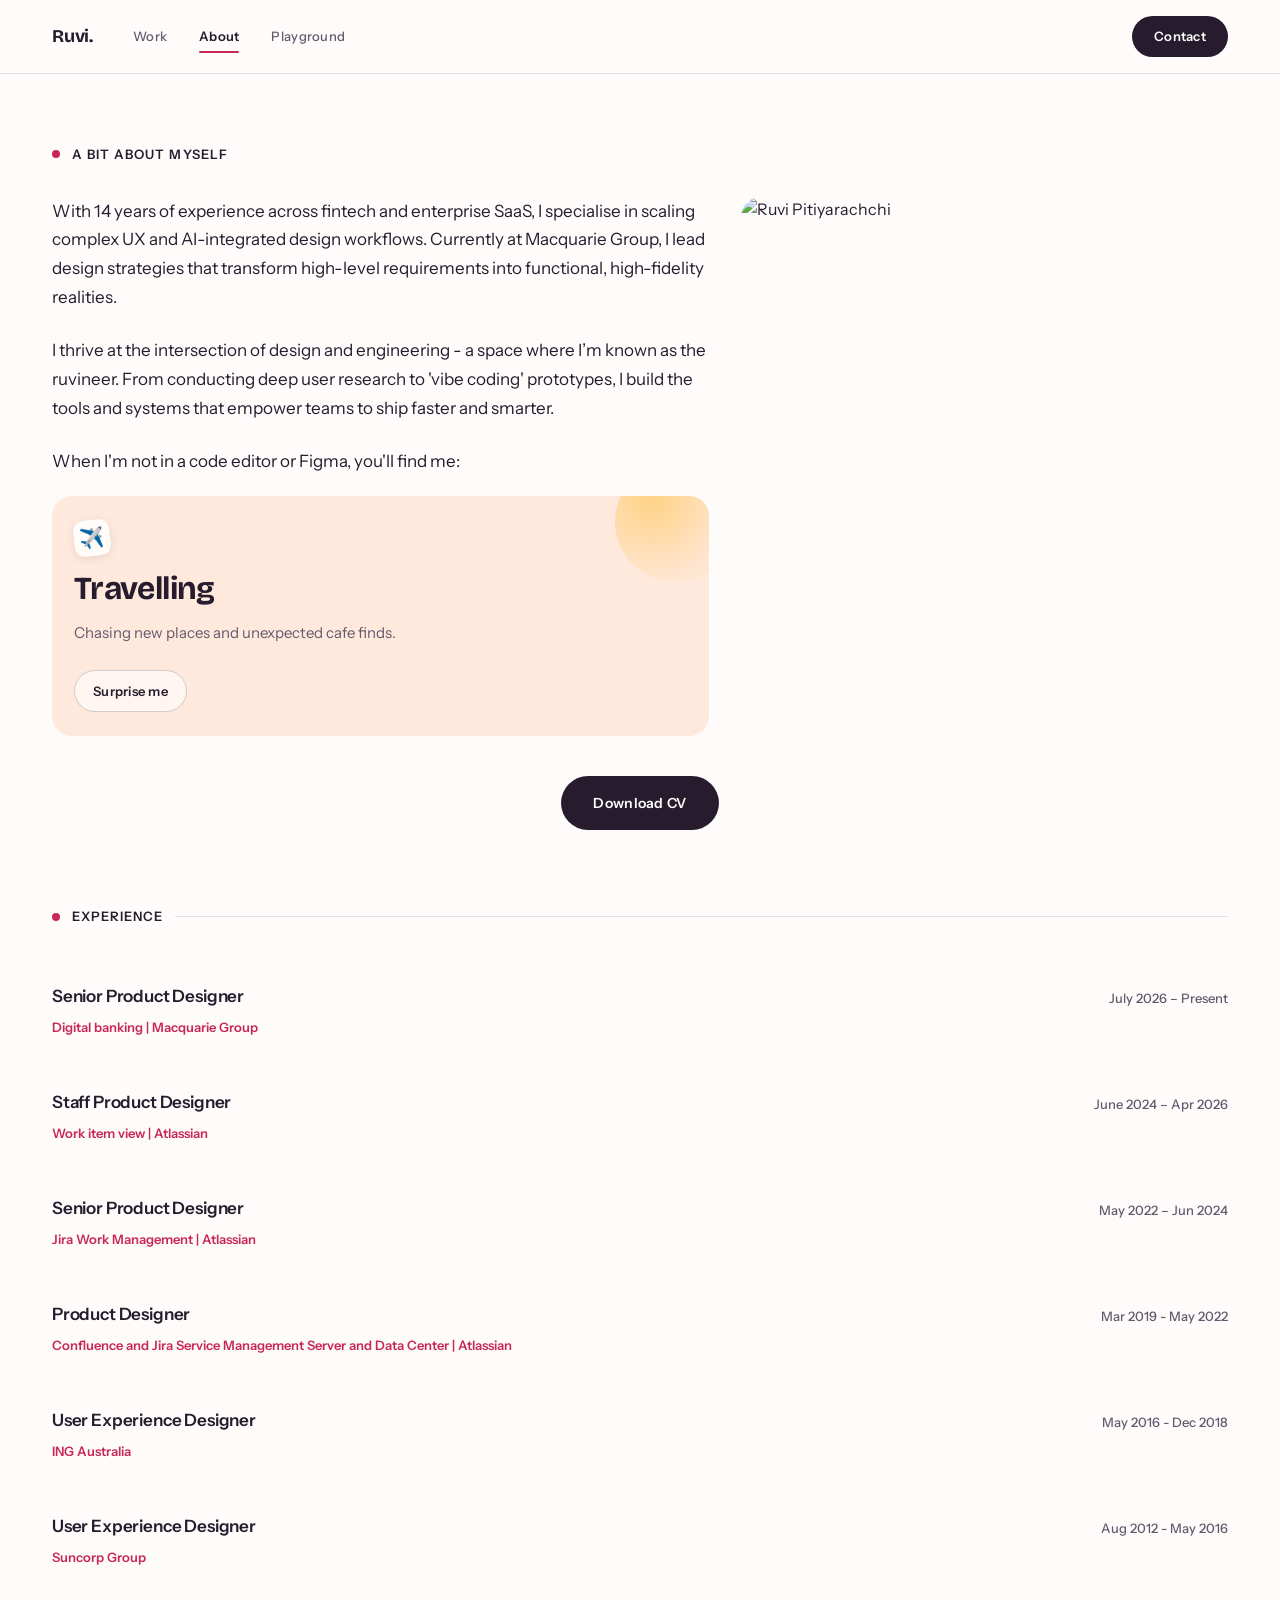
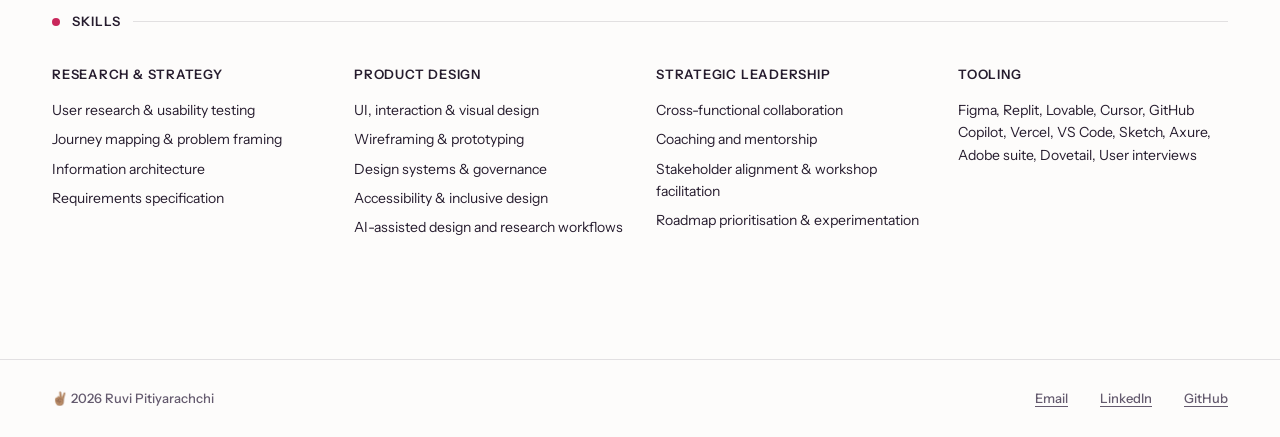
==== commit 33204405: "Standardise site copy to Australian English spelling. Replace American spellings in case studies and" ====
--- a/about.html
+++ b/about.html
@@ -77,7 +77,7 @@
       
       <div class="about-intro">
         <div class="about-copy">
-          <p>With 14 years of experience across fintech and enterprise SaaS, I specialize in scaling complex UX and AI-integrated design workflows. Currently at Macquarie Group, I lead design strategies that transform high-level requirements into functional, high-fidelity realities.</p>
+          <p>With 14 years of experience across fintech and enterprise SaaS, I specialise in scaling complex UX and AI-integrated design workflows. Currently at Macquarie Group, I lead design strategies that transform high-level requirements into functional, high-fidelity realities.</p>
           <p>I thrive at the intersection of design and engineering - a space where I’m known as the ruvineer. From conducting deep user research to 'vibe coding' prototypes, I build the tools and systems that empower teams to ship faster and smarter.</p>
           <p>When I'm not in a code editor or Figma, you'll find me:</p>
           <div class="about-fun-wrap">
